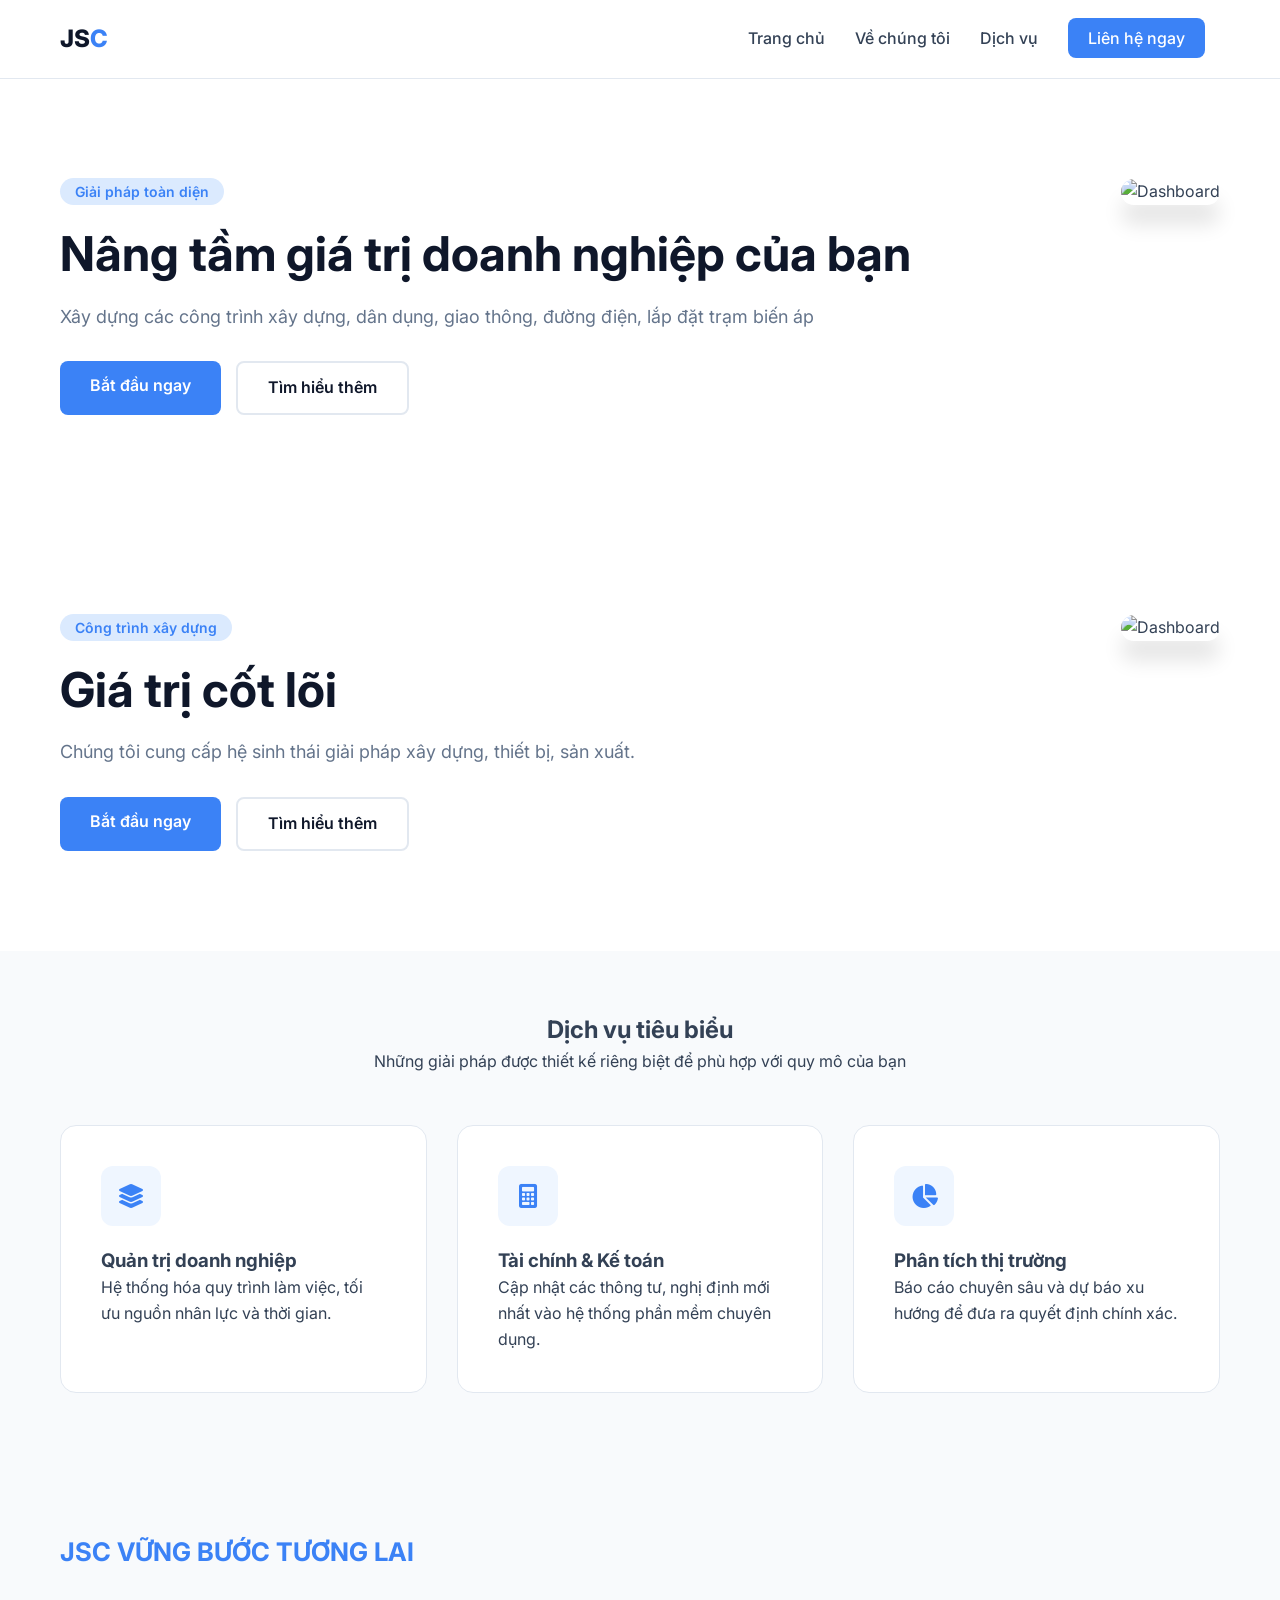
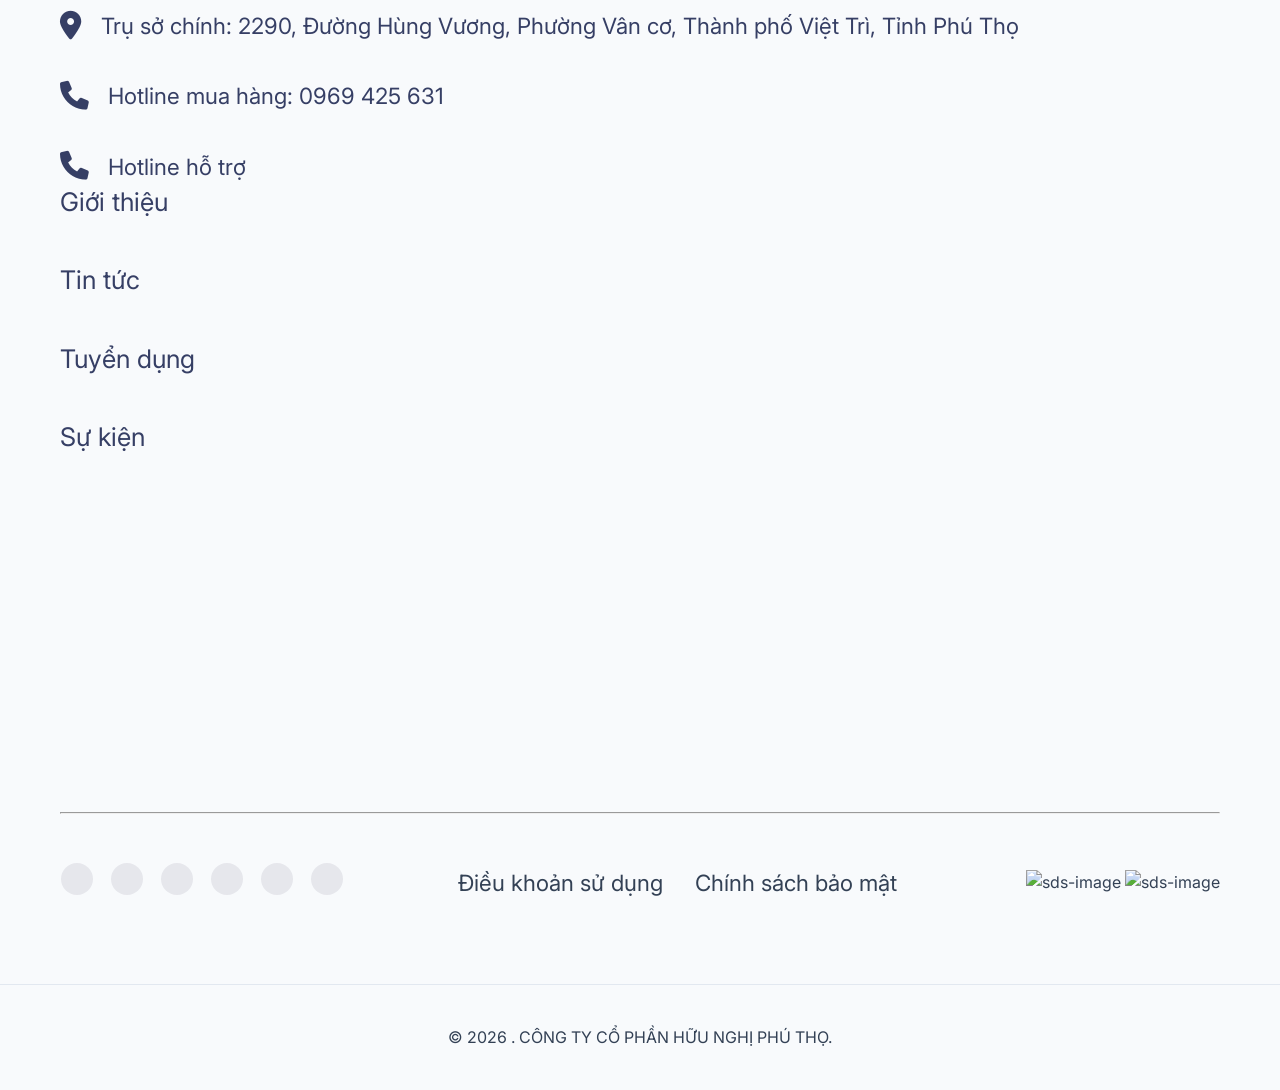
==== index.html @ d18d6c8c "First commit" ====
<!DOCTYPE html>
<html lang="vi">
<head>
    <meta charset="UTF-8">
    <meta name="viewport" content="width=device-width, initial-scale=1.0">
    <title> Công ty CP Hữu Nghị JSC  | Website Giới Thiệu</title>
    <link rel="stylesheet" href="style.css">
    <link href="https://fonts.googleapis.com/css2?family=Inter:wght@300;400;600;700&display=swap" rel="stylesheet">
    <link rel="stylesheet" href="https://cdnjs.cloudflare.com/ajax/libs/font-awesome/6.0.0/css/all.min.css">
</head>
<body>

    <header class="header">
        <div class="container">
            <div class="logo">JS<span>C</span></div>
            <nav class="nav">
                <ul class="nav-menu">
                    <li><a href="#home">Trang chủ</a></li>
                    <li><a href="#about">Về chúng tôi</a></li>
                    <li><a href="#services">Dịch vụ</a></li>
                    <li><a href="#contact" class="btn-nav">Liên hệ ngay</a></li>
                </ul>
            </nav>
        </div>
    </header>

    <section id="home" class="hero-section">
        <div class="container hero-wrapper">
            <div class="hero-content">
                <span class="badge">Giải pháp toàn diện</span>
                <h1>Nâng tầm giá trị doanh nghiệp của bạn</h1>
                <p>Xây dựng các công trình xây dựng, dân dụng, giao thông, đường điện, lắp đặt trạm biến áp</p>
                <div class="hero-btns">
                    <a href="#services" class="btn btn-primary">Bắt đầu ngay</a>
                    <a href="#about" class="btn btn-outline">Tìm hiểu thêm</a>
                </div>
            </div>
            <div class="hero-image">
                <img src="https://images.pexels.com/photos/12354092/pexels-photo-12354092.jpeg" alt="Dashboard">
            </div>
        </div>
    </section>

    <section id="home" class="hero-sectionn">
        <div class="container hero-wrapper">
            <div class="hero-content">
                <span class="badge">Công trình xây dựng</span>
                <h1>Giá trị cốt lõi</h1>
                <p>Chúng tôi cung cấp hệ sinh thái giải pháp xây dựng, thiết bị, sản xuất.</p>
                <div class="hero-btns">
                    <a href="#services" class="btn btn-primary">Bắt đầu ngay</a>
                    <a href="#about" class="btn btn-outline">Tìm hiểu thêm</a>
                </div>
            </div>
            <div class="hero-imagee">
                <img src="https://images.pexels.com/photos/32258455/pexels-photo-32258455.jpeg" alt="Dashboard">
            </div>
        </div>
    </section>

    <section id="services" class="services-section">
        <div class="container">
            <div class="section-header">
                <h2>Dịch vụ tiêu biểu</h2>
                <p>Những giải pháp được thiết kế riêng biệt để phù hợp với quy mô của bạn</p>
            </div>
            <div class="services-grid">
                <div class="service-card">
                    <div class="icon-box"><i class="fas fa-layer-group"></i></div>
                    <h3>Quản trị doanh nghiệp</h3>
                    <p>Hệ thống hóa quy trình làm việc, tối ưu nguồn nhân lực và thời gian.</p>
                </div>
                <div class="service-card">
                    <div class="icon-box"><i class="fas fa-calculator"></i></div>
                    <h3>Tài chính & Kế toán</h3>
                    <p>Cập nhật các thông tư, nghị định mới nhất vào hệ thống phần mềm chuyên dụng.</p>
                </div>
                <div class="service-card">
                    <div class="icon-box"><i class="fas fa-chart-pie"></i></div>
                    <h3>Phân tích thị trường</h3>
                    <p>Báo cáo chuyên sâu và dự báo xu hướng để đưa ra quyết định chính xác.</p>
                </div>
            </div>
        </div>
    </section>

    <footer id="footer" class="section-gap">
  <div class="container">
    
    <div class="row gy-4 d-flex">
      <div class="col-lg-4 col-md-6 col-sm-12 col-12">
        <div class="footer-col-left">
          <div class="footer-slogan">
            JSC VỮNG BƯỚC TƯƠNG LAI
          </div>
          <ul class="footer-info">
            <li>
              <i class="fa-solid fa-location-dot"></i>
              Trụ sở chính: 2290, Đường Hùng Vương, Phường Vân cơ, Thành phố Việt Trì, Tỉnh Phú Thọ
            </li>

            <li>
              <i class="fa-solid fa-phone"></i>
              <a href="tel:0869425631"> Hotline mua hàng: 0969 425 631</a>
            </li>
            <li>
              <i class="fa-solid fa-phone"></i>
              <a href="tel:190033369"> Hotline hỗ trợ</a>
            </li>
          </ul>
        </div>
      </div>

      <div class="col-lg-1 hide-on-tablet"></div>
      <div class="col-lg-2 col-md-6 col-sm-6 col-6">
        <ul class="list-title-footer">
          <li class="header-nav"><a href="https://softdreams.vn/cong-ty">Giới thiệu</a></li>
          <li class="header-nav"><a href="https://softdreams.vn/tin-tuc">Tin tức</a></li>
          <li class="header-nav"><a href="https://softdreams.vn/tuyen-dung">Tuyển dụng</a>
          </li>
          <li class="header-nav"><a href="https://softdreams.vn/event">Sự kiện</a></li>
        </ul>
      </div>
      <div class="col-lg-1 hide-on-tablet"></div>
      <div class="col-lg-4 col-md-6 col-sm-12 col-12">
        <div class="footer-maps">
          <iframe src="https://maps.app.goo.gl/z9Pkopcjh5NHfiPv7" height="300" style="border: 0" allowfullscreen="" loading="lazy" referrerpolicy="no-referrer-when-downgrade"></iframe>
        </div>
      </div>
    </div>
    <hr class="footer-hr">
    <div class="footer-bottom">
      <ul class="list-sns">
        <li>
          <a target="_blank" href="https://www.facebook.com/softdreams.vn"><img srcset="
                    https://easybooks.vn/wp-content/uploads/2025/02/Frame-427327535.png 2x
                  "></a>
        </li>
        <li>
          <a target="_blank" href="https://www.youtube.com/@softdreams-nangtamquantrid5086"><img srcset="
                    https://easybooks.vn/wp-content/uploads/2025/02/Frame-427327536.png 2x
                  "></a>
        </li>

        <li>
          <a target="_blank" href="https://x.com/easybooksvn"><img srcset="
                    https://easybooks.vn/wp-content/uploads/2025/02/Frame-427327537.png 2x
                  "></a>
        </li>
        <li>
          <a href=""><img srcset="
                    https://easybooks.vn/wp-content/uploads/2025/02/Frame-427327538.png 2x
                  "></a>
        </li>
        <li>
          <a target="_blank" href="https://zalo.me/2956788889146653946"><img srcset="
                    https://easybooks.vn/wp-content/uploads/2025/02/Frame-427327539.png 2x
                  "></a>
        </li>
        <li>
          <a href=""><img srcset="
                    https://easybooks.vn/wp-content/uploads/2025/02/Frame-427327540.png 2x
                  "></a>
        </li>
      </ul>
      <ul class="list-policy">
        <li><a href="https://softdreams.vn/dieu-khoan-su-dung">Điều khoản sử dụng</a></li>
        <div class="seperate"></div>
        <li><a href="https://softdreams.vn/chinh-sach-bao-mat">Chính sách bảo mật</a></li>
        <div class="seperate"></div>
      </ul>
      <!-- <a href=""><img srcset="https://easybooks.vn/wp-content/uploads/2025/02/thongbao-bct.png 2x" alt="sds-image"></a> -->
      <div class="download">
        <a href=""><img srcset="
                  https://easybooks.vn/wp-content/uploads/2025/02/apk.png 3x
                " alt="sds-image"></a>
        <a href=""><img srcset="
                  https://easybooks.vn/wp-content/uploads/2025/02/ios.png 3x
                " alt="sds-image"></a>
      </div>
    </div>
  </div>
</footer>
    <footer class="footer">
        <div class="container">
            <p>&copy; 2026 . CÔNG TY CỔ PHẦN HỮU NGHỊ PHÚ THỌ.</p>
        </div>
    </footer>

    <script src="script.js"></script>
</body>
</html>
---- style.css ----
:root {
    --primary-color: #3b82f6;
    --dark-bg: #0f172a;
    --text-main: #334155;
    --text-light: #64748b;
    --white: #ffffff;
}

* {
    margin: 0;
    padding: 0;
    box-sizing: border-box;
}

body {
    font-family: 'Inter', sans-serif;
    color: var(--text-main);
    line-height: 1.6;
    background-color: #f8fafc;
}

.container {
    max-width: 1200px;
    margin: 0 auto;
    padding: 0 20px;
}

/* Header */
.header {
    background: rgba(255, 255, 255, 0.95);
    padding: 20px 0;
    position: sticky;
    top: 0;
    z-index: 1000;
    border-bottom: 1px solid #e2e8f0;
}

.header .container {
    display: flex;
    justify-content: space-between;
    align-items: center;
}

.logo {
    font-size: 24px;
    font-weight: 800;
    color: var(--dark-bg);
}

.logo span { color: var(--primary-color); }

.nav-menu {
    display: flex;
    list-style: none;
    align-items: center;
}

.nav-menu li a {
    text-decoration: none;
    color: var(--text-main);
    margin: 0 15px;
    font-weight: 500;
    transition: 0.3s;
}

.btn-nav {
    background: var(--primary-color);
    color: #fff !important;
    padding: 10px 20px;
    border-radius: 8px;
}

/* Hero Section */
.hero-section {
    padding: 100px 0;
    background: white;
}
.hero-sectionn {
    padding: 100px 0;
    background: white;
}
.hero-wrapper {
    display: flex;
    align-items: left;
    gap: 50px;
}

.hero-content { flex: 1; }

.badge {
    background: #dbeafe;
    color: var(--primary-color);
    padding: 5px 15px;
    border-radius: 20px;
    font-size: 14px;
    font-weight: 600;
}

.hero-content h1 {
    font-size: 48px;
    line-height: 1.2;
    margin: 20px 0;
    color: var(--dark-bg);
}

.hero-content p {
    font-size: 18px;
    color: var(--text-light);
    margin-bottom: 30px;
}

.hero-btns { display: flex; gap: 15px; }

.btn {
    padding: 12px 30px;
    border-radius: 8px;
    text-decoration: none;
    font-weight: 600;
    transition: 0.3s;
}

.btn-primary { background: var(--primary-color); color: white; }
.btn-outline { border: 2px solid #e2e8f0; color: var(--dark-bg); }

.hero-image img {
    width: 100%;
    border-radius: 20px;
    box-shadow: 0 20px 20px rgba(0,0,0,0.1);
}
.hero-imagee img {
    width: 100%;
    border-radius: 20px;
    box-shadow: 0 20px 20px rgba(0,0,0,0.1);
}

/* Services */
.services-section { padding: 60px 0; }

.section-header {
    text-align: center;
    margin-bottom: 50px;
}

.services-grid {
    display: grid;
    grid-template-columns: repeat(auto-fit, minmax(300px, 1fr));
    gap: 30px;
}

.service-card {
    background: white;
    padding: 40px;
    border-radius: 16px;
    border: 1px solid #e2e8f0;
    transition: 0.3s;
}

.service-card:hover {
    transform: translateY(-10px);
    box-shadow: 0 10px 30px rgba(0,0,0,0.05);
}

.icon-box {
    width: 60px;
    height: 60px;
    background: #eff6ff;
    color: var(--primary-color);
    display: flex;
    align-items: center;
    justify-content: center;
    border-radius: 12px;
    font-size: 24px;
    margin-bottom: 20px;
}

.footer {
    text-align: center;
    padding: 40px 0;
    border-top: 1px solid #e2e8f0;
}

@media (max-width: 768px) {
    .hero-wrapper { flex-direction: column; text-align: center; }
    .hero-btns { justify-content: center; }
}

@media (max-width: 920px) {
  nav .navbar {
    max-width: 100%;
    padding: 0 25px;
  }
  nav .navbar .logo a {
    font-size: 27px;
  }
  nav .navbar .links li {
    padding: 0 10px;
    white-space: nowrap;
  }
  nav .navbar .links li a {
    font-size: 15px;
  }
}
@media (max-width: 800px) {
  nav {
    /* position: relative; */
  }
  .navbar .bx-menu {
    display: block;
  }
  nav .navbar .nav-links {
    position: fixed;
    top: 0;
    left: -100%;
    display: block;
    max-width: 270px;
    width: 100%;
    background: #d2cac7;
    line-height: 40px;
    padding: 20px;
    box-shadow: 0 5px 10px rgba(0, 0, 0, 0.2);
    transition: all 0.5s ease;
    z-index: 1000;
  }
  .navbar .nav-links .sidebar-logo {
    display: flex;
    align-items: center;
    justify-content: space-between;
  }
  .sidebar-logo .logo-name {
    font-size: 25px;
    color: #fff;
  }
  .sidebar-logo i,
  .navbar .bx-menu {
    font-size: 25px;
    color: #fff;
  }
  nav .navbar .links {
    display: block;
    margin-top: 20px;
  }
  nav .navbar .links li .arrow {
    line-height: 40px;
  }
  nav .navbar .links li {
    display: block;
  }
  nav .navbar .links li .sub-menu {
    position: relative;
    top: 0;
    box-shadow: none;
    display: none;
  }
  nav .navbar .links li .sub-menu li {
    border-bottom: none;
  }
  .navbar .links li .sub-menu .more-sub-menu {
    display: none;
    position: relative;
    left: 0;
  }
  .navbar .links li .sub-menu .more-sub-menu li {
    display: flex;
    align-items: center;
    justify-content: space-between;
  }
  .links li:hover .htmlcss-arrow,
  .links li:hover .js-arrow {
    transform: rotate(0deg);
  }
  .navbar .links li .sub-menu .more-sub-menu {
    display: none;
  }
  .navbar .links li .sub-menu .more span {
    /* background: red; */
    display: flex;
    align-items: center;
    /* justify-content: space-between; */
  }
  .links li .sub-menu .more:hover .more-sub-menu {
    display: none;
  }
  nav .navbar .links li:hover .htmlCss-sub-menu,
  nav .navbar .links li:hover .js-sub-menu {
    display: none;
  }
  .navbar .nav-links.show1 .links .htmlCss-sub-menu,
  .navbar .nav-links.show3 .links .js-sub-menu,
  .navbar .nav-links.show2 .links .more .more-sub-menu {
    display: block;
  }
  .navbar .nav-links.show1 .links .htmlcss-arrow,
  .navbar .nav-links.show3 .links .js-arrow {
    transform: rotate(180deg);
  }
  .navbar .nav-links.show2 .links .more-arrow {
    transform: rotate(90deg);
  }
}
@media (max-width: 370px) {
  nav .navbar .nav-links {
    max-width: 100%;
  }
}
.normal-text18 {
  color: #fff;
  font-size: 1.8rem;
  font-style: normal;
  font-weight: 400;
  line-height: 150%; /* 2.7rem */
}
.normal-text18 span {
  font-weight: 700;
}

.normal-text16 {
  color: var(--Text-400, #333);
  font-size: 1.6rem;
  font-style: normal;
  font-weight: 400;
  line-height: 150%; /* 2.4rem */
}
.normal-text16 span {
  font-weight: 700;
}

.sds-title {
  color: #000;
  font-size: 3.6rem;
  font-style: normal;
  font-weight: 700;
  line-height: 150%; /* 5.4rem */
  margin-bottom: 4rem;
}

.center-row {
  display: flex;
  align-items: center;
  justify-content: center;
}

hr {
  opacity: 1;
}

ul li {
  list-style: none;
}

a {
  color: inherit;
}

ul {
  padding: 0;
  margin: 0;
}

#sec1 {
  position: relative;
}
#sec1 .slogan {
  color: #fff;
  font-size: 4rem;
  font-style: normal;
  font-weight: 700;
  line-height: 125%;
}
#sec1 .slogan hr {
  height: 2px;
  width: 82%;
}
#sec1 .header-info-row {
  margin-top: 8rem;
}
#sec1 .header-info-box {
  padding: 2.4rem;
  background: #fff;
  border-radius: 12px;
  display: flex;
  flex-direction: column;
  align-items: center;
  height: 100%;
}
#sec1 .header-info-box .number {
  margin: 1rem 0;
}
#sec1 .slogan-absolute {
  position: absolute;
  left: 50%;
  transform: translateX(-50%);
  bottom: -30%;
}
#sec1 .slogan-div {
  background: #f50 url("../../assets/img/slogan-div-background.png") no-repeat
    center center/cover;
  padding: 7rem 5rem;
}

#sec1_1 {
  background: #f0f1f4;
  padding-top: 16%;
}
#sec1_1 .header-info-row {
}
#sec1_1 .header-info-box {
  padding: 2.4rem;
  background: #fff;
  border-radius: 12px;
  display: flex;
  flex-direction: column;
  align-items: center;
  height: 100%;
}
#sec1_1 .header-info-box .number {
  margin: 1rem 0;
}

#sec2 .sds-title {
  /* margin-top: 20%; */
}
#sec2 .product-box {
  padding: 1.6rem;
  background: var(--BG, #f0f1f4);
  display: flex;
  align-items: center;
  gap: 1rem;
  height: 100%;
  border: 1px solid transparent;
  transition: all 0.3s ease;
}
#sec2 .product-box:hover {
  border: 1px solid #d2cac7;
  cursor: pointer;
  background: #ffefe6;
}
#sec2 .product-box .product-info {
  display: flex;
  flex-direction: column;
  gap: 0.2rem;
}
#sec2 .product-box .product-info .normal-text18 {
  color: #000;
}

#sec3 {
  background: #f50 url("../../assets/img/sec3-bg.png") no-repeat center
    center/cover;
  padding-bottom: 0;
}
#sec3 .sec3-left i {
  margin-bottom: 2rem;
  font-size: 4rem;
  color: #8a8a8a;
}
#sec3 .sec3-left .normal-text16.author {
  font-size: 2.4rem;
  margin-top: 3rem;
}
#sec3 .sec3-left hr {
  background: var(--Pri-500, #f50);
  height: 5px;
  width: 40%;
}

#sec4 .fancy-box {
  display: flex;
  flex-wrap: wrap;
  gap: 20px;
  justify-content: center;
}
#sec4 .fancy-box a {
  display: block;
  max-width: 100%;
  overflow: hidden;
}
#sec4 .fancy-box a:hover img {
  transform: scale(1.1);
  -webkit-transform: scale(1.1);
  -moz-transform: scale(1.1);
  -ms-transform: scale(1.1);
  -o-transform: scale(1.1);
}
#sec4 .fancy-box img {
  height: auto;
  max-width: 100%;
  display: block;
  border-radius: 8px;
  box-shadow: 0 4px 10px rgba(0, 0, 0, 0.1);
  transition: all 0.5s ease;
  -webkit-transition: all 0.5s ease;
  -moz-transition: all 0.5s ease;
  -ms-transition: all 0.5s ease;
  -o-transition: all 0.5s ease;
}

#sec5 {
  background: #f0f1f4;
}
#sec5 .scroller[data-animated="true"] {
  overflow: hidden;
}
#sec5 .scroller__inner {
  padding-block: 1rem;
  display: flex;
  flex-wrap: wrap;
  gap: 1rem;
}
#sec5 .scroller[data-animated="true"] .scroller__inner {
  width: max-content;
  flex-wrap: nowrap;
  animation: scroll var(--_animation-duration, 40s)
    var(--_animation-direction, forwards) linear infinite;
}
#sec5 .scroller[data-direction="right"] {
  --_animation-direction: reverse;
}
#sec5 .scroller[data-direction="left"] {
  --_animation-direction: forwards;
}
#sec5 .scroller[data-speed="fast"] {
  --_animation-duration: 16s;
}
#sec5 .scroller[data-speed="slow"] {
  --_animation-duration: 60s;
}
@keyframes scroll {
  to {
    transform: translate(calc(-50% - 0.5rem));
  }
}
#sec5 .tag-list {
  margin: 0;
  padding-inline: 0;
  list-style: none;
}
#sec5 .tag-list li {
  padding: 1rem;
  background: var(--clr-primary-400);
  border-radius: 0.5rem;
  box-shadow: 0 0.5rem 1rem -0.25rem var(--clr-primary-900);
}
#sec6 {
  background: url(https://softdreams.vn/wp-content/uploads/2025/04/sec6-bg.png);
  background-repeat: no-repeat;
  background-size: cover;
}
#sec6 .datetime {
  display: flex;
  align-items: center;
  gap: 0.6rem;
  margin-top: 1rem;
}
#sec6 .featured-news .normal-text18 {
  color: #000;
}
#sec6 .featured-news .news-thumb {
  overflow: hidden;
}
#sec6 .featured-news .news-thumb img {
  transition: all 0.5s ease;
  -webkit-transition: all 0.5s ease;
  -moz-transition: all 0.5s ease;
  -ms-transition: all 0.5s ease;
  -o-transition: all 0.5s ease;
}
#sec6 .featured-news .news-thumb img:hover {
  transform: scale(1.1);
  -webkit-transform: scale(1.1);
  -moz-transform: scale(1.1);
  -ms-transform: scale(1.1);
  -o-transform: scale(1.1);
}
#sec6 .featured-news .news-title {
  color: var(--Text-900, #000);
  font-size: 2.4rem;
  font-style: normal;
  font-weight: 700;
  line-height: 150%; /* 3.6rem */
  margin: 1rem 0;
  overflow: hidden;
  text-overflow: ellipsis;
  display: -webkit-box;
  -webkit-line-clamp: 2;
  -webkit-box-orient: vertical;
}
#sec6 .featured-news .news-title:hover {
  opacity: 0.8;
}
#sec6 .sec6-right .list-news {
  display: flex;
  justify-content: center;
  gap: 1rem;
}
#sec6 .sec6-right .list-news .news-thumb {
}
#sec6 .sec6-right .list-news .news-thumb img {
  transition: all 0.5s ease;
  -webkit-transition: all 0.5s ease;
  -moz-transition: all 0.5s ease;
  -ms-transition: all 0.5s ease;
  -o-transition: all 0.5s ease;
  height: 150px;
  object-fit: contain;
}
#sec6 .sec6-right .list-news .news-thumb img:hover {
  transform: scale(1.1);
  -webkit-transform: scale(1.1);
  -moz-transform: scale(1.1);
  -ms-transform: scale(1.1);
  -o-transform: scale(1.1);
}
#sec6 .sec6-right .list-news .list-news-info {
  display: flex;
  flex-direction: column;
  gap: 1rem;
  justify-content: space-between;
}

#sec7 {
  background: url(../../assets/img/sec7-bg.png);
  background-repeat: no-repeat;
  background-size: cover;
}
#sec7 .sec7-box {
  padding: 2rem 3rem;
  border-radius: 6px;
  background: rgba(255, 255, 255, 0.1);
  display: flex;
  align-items: center;
  flex-direction: column;
  gap: 1.2rem;
  height: 100%;
  text-align: center;
  border: 1px solid transparent;
}
#sec7 .sec7-box:hover {
  border: 1px solid #ccc;
}
#sec7 .sec7-box .normal-text16 {
  color: #fff;
}

#footer {
  background: url(../../assets/img/footer-bg.png);
  background-repeat: no-repeat;
  background-size: cover;
}
#footer .logoes-footer {
  display: flex;
  align-items: center;
  gap: 2rem;
  margin-bottom: 3rem;
}
#footer .footer-col-left {
  display: inline-flex;
  flex-direction: column;
  gap: 2.4rem;
  align-items: flex-start;
}
#footer .footer-col-left .footer-slogan {
  color: #3b82f6;
  font-size: 1.6rem;
  font-style: normal;
  font-weight: 700;
  line-height: 2.4rem; /* 150% */
}
#footer .footer-col-left .footer-info {
  display: flex;
  flex-direction: column;
  gap: 2.4rem;
}
#footer .footer-col-left .footer-info li {
  display: flex;
  gap: 1.2rem;
  align-items: center;
  color: var(--Gray-700, #363f65);
  font-size: 1.4rem;
  font-style: normal;
  font-weight: 400;
  line-height: 2rem;
}
#footer .footer-col-left .footer-info li i {
  font-size: 1.8rem;
}
#footer .footer-col-heading {
  color: var(--Gray-800, #040f3e);
  font-size: 1.6rem;
  font-style: normal;
  font-weight: 700;
  line-height: 2.4rem;
  margin-bottom: 2rem;
}
#footer .list-title-footer {
  display: flex;
  flex-direction: column;
  gap: 2.5rem;
}
#footer .list-title-footer li {
  font-size: 1.6rem;
  font-style: normal;
  font-weight: 400;
  line-height: 150%; /* 2.4rem */
}
#footer .list-title-footer li a {
  color: var(--Gray-700, #363f65);
}
#footer .list-title-footer li:hover,
#footer .list-title-footer li a:hover {
  color: #575e7e;
}
#footer .footer-credit {
  display: flex;
  justify-content: space-between;
  margin-top: 4rem;
}
#footer hr.footer-hr {
  margin: 3rem 0;
  background: var(--Gray-300, #e6e7ec);
  height: 1px;
  opacity: 1;
}
#footer .footer-bottom {
  display: flex;
  justify-content: space-between;
  flex-wrap: wrap;
  align-items: center;
  gap: 2rem;
}
#footer .footer-bottom .list-sns {
  display: flex;
  align-items: center;
  gap: 1rem;
}
#footer .footer-bottom .list-sns li {
  border-radius: 50%;
  border: 1px solid transparent;
  -webkit-border-radius: 50%;
  -moz-border-radius: 50%;
  -ms-border-radius: 50%;
  -o-border-radius: 50%;
  transition: all 0.3s ease;
}
#footer .footer-bottom .list-sns li:hover {
  transform: scale(1.1);
  border: 1px solid #ef5627;
  -webkit-transform: scale(1.1);
  -moz-transform: scale(1.1);
  -ms-transform: scale(1.1);
  -o-transform: scale(1.1);
}
#footer .footer-bottom .list-sns li a img {
  padding: 1rem;
  border-radius: 34px;
  background: var(--Gray-300, #e6e7ec);
}
#footer .footer-maps iframe {
  width: 100%;
}
#footer .list-policy {
  display: flex;
  align-items: center;
  gap: 1rem;
}
#footer .list-policy li a {
  font-size: 1.4rem;
}
@media screen and (max-width: 1921px) {
	#sec1 .slogan-absolute {
		bottom: -40%;
	}
}
@media screen and (max-width: 1600px) {
  .section-gap {
    padding: 5rem 0;
  }
  #sec1 .header-info-row {
    margin-top: 4rem;
  }
  #sec1 .slogan-absolute {
    bottom: -36%;
  }
  #sec1_1 {
    padding-top: 19%;
  }
}
@media screen and (max-width: 1400px) {
  #sec1 .header-info-row {
    margin-top: 2rem;
  }
  #sec1 .header-info-box {
    padding: 2rem 0.4rem;
  }
  #sec1 .slogan-absolute {
    position: relative;
    transform: none;
    -webkit-transform: none;
    -moz-transform: none;
    -ms-transform: none;
    -o-transform: none;
    left: 0;
    padding-top: 2rem;
    padding-bottom: 5rem;
  }
  #sec1 .slogan-div {
    padding: 5rem;
  }
  #sec2 .sds-title {
    margin-top: 16%;
  }
  #sec1 .slogan {
    font-size: 3rem;
  }
  #sec4 .fancy-box {
    flex-wrap: nowrap;
  }
  #sec1_1 {
    padding-top: 5rem;
  }
  #sec2 .sds-title {
    margin-top: auto;
  }
}
@media screen and (max-width: 1200px) {
  .sds-title {
    font-size: 2.6rem;
    margin-bottom: 2.4rem;
  }
  #sec1 .slogan-div {
    padding: 3rem;
  }
  #sec2 .sds-title {
    margin-top: 18%;
  }
}
@media screen and (max-width: 991px) {
  #sec1 .slogan-div {
    bottom: -63%;
  }
  #sec1 .header-info-row {
    margin-top: 0;
  }
  .section-gap {
    padding: 3rem 0;
  }
  #sec2 .sds-title {
    margin-top: 30%;
  }
  .hide-on-tablet {
    display: none;
  }
  .anhanhluat {
    width: 40%;
  }
}
@media screen and (max-width: 769px) {
  #sec1 .slogan {
    font-size: 2.4rem;
  }
  #sec2 .sds-title {
    margin-top: 0;
  }
  #sec1 .slogan {
    font-size: 2.4rem;
  }
  #sec1 .slogan-div {
    position: relative;
    margin-top: 2rem;
    padding: 2rem;
  }
  #sec1 {
  }
  a.normal-text18.mt-5.d-flex.align-items-center.gap-3 {
    margin-top: 2rem !important;
  }
}
@media screen and (max-width: 500px) {
  #sec1 .header-info-box .number {
    font-size: 2rem;
  }
  #sec2 .product-box {
    flex-wrap: wrap;
  }
  #sec4 .fancy-box {
    flex-wrap: wrap;
  }
}

/* End new style trang chá»§ */

/* sds banner */
#sds_banner_tuyendung {
  display: flex;
  align-items: center;
  justify-content: center;
}
/* Responsive */
@media (max-width: 480px) {
  .pride-lefttree,
  .pride-righttree {
    display: none;
  }
  .job-name {
    font-size: 16px !important;
  }
  #jobs_list {
    padding: 3rem 0 3rem 0 !important;
  }
  #why_softdreams {
    padding: 3rem 0 !important;
  }
  #biggest-row .job-detail-description-title {
    font-size: 16px;
  }
  .general-information ul {
    display: flex;
    flex-direction: column;
    gap: 1rem;
  }
  .general-information ul li {
    margin-bottom: 0 !important;
  }
  .general-information ul li div {
    font-size: 14px !important;
  }
  #biggest-row .general-information {
    padding: 1rem 2rem;
    margin: 2rem 0 !important;
  }
  #biggest-row .job-detail-info .job-detail-name {
    font-size: 18px;
  }
  #biggest-row .job-detail-info .job-detail-info-element div {
    font-size: 14px;
  }
  #biggest-row .job-detail-info .job-detail-info-element div span {
    font-size: 14px;
  }
  .job-recommendation {
    background: none !important;
  }
  .breadcrumbs {
    margin-bottom: 0 !important;
  }
  #modalContent .job-detail-description-title {
    font-size: 20px;
  }
  .detail-post-content img {
    object-fit: contain;
    height: auto;
  }
}
@media (max-width: 768px) {
  #jobs_list .job-info .job-description {
    flex-direction: column;
    align-items: flex-start;
    gap: 1rem;
  }
}
@media (max-width: 1200px) {
  .number-row {
    padding: 0 !important;
  }
  .behavior-rule-banner {
    padding: 0 !important;
  }

  .connection-text {
    font-size: 2.5rem !important;
  }
  .connection-btn {
    padding: 1rem 1rem !important;
  }
  .connection-part {
    height: 34rem;
  }
  #jobs_list {
    padding: 5rem 0 8rem 0 !important;
  }
}
@media (min-width: 1200px) and (max-width: 1400px) {
  .connection-part {
    height: 41rem;
  }
  .behavior-rule-banner {
    padding: 0 7rem !important;
  }
}

/* Company Page*/
/* ÄĂ´i nĂ©t vá» Softdreams */
#sds_somethingAbout {
  padding: 5rem 0;
}

.sds_row-text {
  color: var(--gray-1, #151f2f);
  font-size: 1.6rem;
  font-style: normal;
  font-weight: 500;
  line-height: 184%;
}
.sds_row-text span {
  color: var(--gray-1, #151f2f);
  font-size: 1.6rem;
  font-style: normal;
  font-weight: 700;
  line-height: 184%; /* 29.44px */
}
/* Road to dreams */
#sds_roadToDream {
  padding: 5rem 0;
}
.roadToDream-img {
  display: flex;
  justify-content: center;
  margin-top: 4rem;
}
.roadToDream-img img {
  max-width: 50%;
}

/* Core values */
#sds_coreValues {
  padding: 5rem 0;
}
.center-col {
  display: flex;
  justify-content: center;
  align-items: center;
}
#sdsc_something_about_sds {
  padding: 5rem 0;
}

.mt-3r {
  margin-top: 3rem;
}

.company-content-text {
  color: var(--gray-1, #263856);
  font-size: 1.6rem;
  font-style: normal;
  font-weight: 500;
  line-height: 184%;
  text-align: justify;
}

.company-content-text span {
  font-weight: 700;
}

#sdsc_video {
  padding: 5rem 0;
  position: relative;
}

.company-video img:hover {
  opacity: 0.9;
  cursor: pointer;
}

/* Video */
#fade {
  display: none;
  position: fixed;
  top: 0%;
  left: 0%;
  width: 100%;
  height: 100%;
  background-color: black;
  z-index: 1001;
  -moz-opacity: 0.8;
  opacity: 0.8;
  filter: alpha(opacity=80);
}

#light {
  display: none;
  position: absolute;
  top: 50%;
  left: 50%;
  transform: translate(-50%, -50%);
  max-width: 1920px;
  max-height: 1080px;
  border: 2px solid #fff;
  background: #fff;
  z-index: 1002;
  overflow: visible;
}

#boxclose {
  float: right;
  cursor: pointer;
  color: #fff;
  border: 1px solid #aeaeae;
  border-radius: 3px;
  background: #222222;
  font-size: 31px;
  font-weight: bold;
  display: inline-block;
  line-height: 0px;
  padding: 11px 3px;
  position: absolute;
  right: 2px;
  top: 2px;
  z-index: 1002;
  opacity: 0.9;
}

.boxclose:before {
  content: "Ă—";
}

#fade:hover ~ #boxclose {
  display: none;
}

.test:hover ~ .test2 {
  display: none;
}

.video-text {
  position: absolute;
  color: #fff;
  font-size: 32px;
  font-style: normal;
  font-weight: 700;
  line-height: 150%;
  /* 48px */
}

.video-text span {
  color: #fff;
  font-size: 36px;
  font-style: normal;
  font-weight: 800;
  line-height: 150%;
  /* 54px */
}

#VisaChipCardVideo {
  width: 100rem;
}

@media (min-width: 1400px) {
  .company-content-box {
    padding: 0 16rem;
  }
  .pride-box {
    /* padding: 0 16rem; */
  }

  .company-video {
    padding: 0 16rem;
  }
}

@media (max-width: 1050px) {
  #VisaChipCardVideo {
    width: 74rem;
  }
}

@media (max-width: 800px) {
  #VisaChipCardVideo {
    width: 54rem;
  }
}

@media (max-width: 590px) {
  #VisaChipCardVideo {
    width: 40rem;
  }
}

@media (max-width: 420px) {
  #VisaChipCardVideo {
    width: 30rem;
  }
}

#sdsc_road {
  padding: 5rem 0;
}

.sdsc-road-img {
  display: flex;
  justify-content: center;
  align-items: center;
}

.sdsc-road-img img {
  max-width: 100%;
}

#sdsc_behavior_rules {
  padding: 5rem 0;
}
.behavior-rule-banner {
  padding: 0 16rem;
  margin-bottom: 8rem;
  position: relative;
}

.behavior-rule-banner img {
  max-width: 100%;
  border-top-left-radius: 2rem;
  border-bottom-left-radius: 2rem;
}

.behavior-rule-btn {
  position: absolute;
  left: 26%;
  top: 59%;
  display: inline-flex;
  padding: 1.5rem 3rem;
  justify-content: center;
  align-items: center;
  gap: 8px;
  border-radius: 25px;
  background: var(--primary-2, #ea5626);
  color: #fff;
  text-align: center;
  font-size: 1.6rem;
  font-style: normal;
  font-weight: 700;
  line-height: 131.5%;
  /* 21.04px */
}

#sdsc_core_value {
  padding: 5rem 0;
}
.sds-title-mission-vision {
  color: var(--primary-2, #ea5626);
  margin-bottom: 1.6rem;
  font-size: 3rem;
  font-style: normal;
  font-weight: 700;
  line-height: 150%;
  /* 45px */
}

.core-value-title {
  color: var(--primary-2, #ea5626);
  font-size: 2.4rem;
  font-style: normal;
  font-weight: 700;
  line-height: 150%;
  /* 36px */
  margin-bottom: 1.6rem;
}

.core-value-content {
  color: var(--gray-2, #263856);
  text-align: center;
  font-size: 16px;
  font-style: normal;
  font-weight: 500;
  line-height: 150%;
  /* 24px */
  width: 25rem;
}
.core-value-padding-row {
  padding: 0 20rem;
}

@media (max-width: 1400px) {
  .core-value-padding-row {
    padding: 0 12rem;
  }
  .pridebox {
    height: 37rem;
  }
  .pride_des {
    font-size: 1.6rem;
  }
}
@media (max-width: 1200px) {
  .core-value-padding-row {
    padding: 0;
  }
  .pridebox {
    height: 35rem;
  }
  .pride_des {
    font-size: 1.4rem;
  }
}

@media (max-width: 1000px) {
  .core-value-content-des {
    font-size: 1rem;
  }
}

/* Softdreams store */
#sds_store_page {
  background: #e9ebee;
}
#storeSlide {
  background-color: #e9ebee;
  padding: 0 10rem;
  min-height: 70rem;
}
.store-box {
  display: inline-flex;
  padding: 0.8rem 0.8rem 1.8rem 0.8rem;
  flex-direction: column;
  gap: 17px;
  border-radius: 8px;
  background: #fff;
  margin-top: 2rem;
  height: 20rem;
}
.store-img img {
  max-width: 100%;
}
.store {
  display: flex;
  gap: 2rem;
}
.store-logo img {
  max-width: 100%;
}
.store-info {
}
.store-name {
  color: #243858;
  font-size: 16px;
  font-style: normal;
  font-weight: 800;
  line-height: normal;
}
.store-des {
  color: #6c7a8f;
  font-size: 14px;
  font-style: normal;
  font-weight: 500;
  line-height: normal;
}
.store-btn {
  display: flex;
  gap: 2rem;
  justify-content: center;
}
.store-seemore {
  display: flex;
  padding: 8px 25px;
  justify-content: center;
  align-items: center;
  gap: 10px;
  border-radius: 4px;
  border: 1px solid var(--primary-2, #ea5626);
  background: #fff;
  box-shadow: 5px 4px 4px 0px rgba(234, 86, 38, 0.2);
  color: var(--primary-2, #ea5626);
  font-size: 12px;
  font-style: normal;
  font-weight: 700;
  line-height: 150%; /* 18px */
}
.store-seemore:hover,
.store-trynow:hover {
  opacity: 0.8;
}
.store-trynow {
  display: flex;
  padding: 8px 12px;
  justify-content: center;
  align-items: center;
  gap: 10px;
  border-radius: 4px;
  background: #ea5626;
  box-shadow: 3px 4px 4px 0px rgba(233, 86, 38, 0.2);
  color: #fff;
  font-size: 12px;
  font-style: normal;
  font-weight: 700;
  line-height: 150%; /* 18px */
}
.storeSliderBannerCss {
  background: #e9ebee !important;
}
#storeBanner {
  background: #e9ebee !important;
  padding: 3rem 0;
}
@media (max-width: 1250px) {
  #storeSlide {
    padding: 0 5rem !important;
  }
}

.list-type {
  color: var(--gray-4, #9ba3b1);
  font-size: 16px;
  font-style: normal;
  font-weight: 600;
  line-height: normal;
  border: none;
  background: transparent;
}
.list-type-active {
  color: var(--gray-2, #263856);
  font-weight: 700;
}
.list-type-box {
  display: flex;
  gap: 3rem;
  padding-left: 2%;
}

.icon-recent {
  border: none;
  background: transparent;
}

/* Tin tá»©c */
#showall_posts {
  padding: 6rem 0;
}

.feature-event {
  position: absolute;
  bottom: 5%;
  padding-left: 4rem;
  padding-right: 4rem;
  z-index: 1;
}

.feature-event-title {
  color: #fff;
  font-size: 3rem;
  font-style: normal;
  font-weight: 800;
  line-height: 150%;
  /* 54px */
}

.event-news-row {
  display: flex;
  gap: 2.4rem;
  align-items: center;
}

.event-title {
  color: var(--secondary-1, #172d58);
  font-size: 1.8rem;
  font-style: normal;
  font-weight: 800;
  line-height: 150%;
  /* 27px */
}

.layer {
  position: absolute;
  left: 0;
  bottom: 0;
  opacity: 0.7;
}

.feature-event-info {
  display: flex;
  gap: 1rem;
}

.feature-author {
  color: var(--gray-5, #e9ebee);
  font-size: 14px;
  font-style: normal;
  font-weight: 500;
  line-height: 150%;
  /* 21px */
}

.feature-author span,
.feature-release-date {
  color: var(--gray-5, #e9ebee);
  font-size: 14px;
  font-style: normal;
  font-weight: 800;
  line-height: 150%;
  /* 21px */
}

.event-sub {
  display: flex;
  gap: 1rem;
}

.event-author {
  color: var(--secondary-1, #172d58);
  font-size: 14px;
  font-style: normal;
  font-weight: 500;
  line-height: 150%;
  /* 21px */
}

.event-author span {
  color: var(--secondary-1, #172d58);
  font-size: 14px;
  font-style: normal;
  font-weight: 800;
  line-height: 150%;
  /* 21px */
}

.event-release-date {
  color: var(--gray-4, #9ba3b1);
  font-size: 14px;
  font-style: normal;
  font-weight: 800;
  line-height: 150%;
  /* 21px */
}

.event-readmore {
  display: flex;
  padding: 6px 12px;
  justify-content: center;
  align-items: center;
  gap: 8px;
  border-radius: 8px;
  border: 1px solid var(--gray-4, #9ba3b1);
  background: #fff;
  color: var(--gray-3, #6e7a8e);
  font-size: 16px;
  font-style: normal;
  font-weight: 800;
  line-height: 150%;
  width: 15rem;
}

.event-news-info {
  display: flex;
  flex-direction: column;
  gap: 2rem;
}

.news-category-name {
  color: var(--primary-2, #ea5626);
  font-size: 30px;
  font-style: normal;
  font-weight: 800;
  line-height: 184%;
  /* 55.2px */
  margin-bottom: 4rem;
}

.showall-btn {
  display: inline-flex;
  padding: 8px 24px;
  justify-content: center;
  align-items: center;
  gap: 8px;
  border-radius: 8px;
  background: var(--primary-2, #ea5626);
  color: #fff;
  font-size: 18px;
  font-style: normal;
  font-weight: 700;
  line-height: 150%;
  /* 27px */
}

.showall-btn-part {
  display: flex;
  justify-content: center;
  margin-top: 7rem;
}

#event-part {
  padding: 5rem 0;
}

.specialized-title {
  color: var(--secondary-1, #172d58);
  font-size: 2rem;
  font-style: normal;
  font-weight: 800;
  line-height: 150%;
  /* 36px */
  overflow: hidden;
  text-overflow: ellipsis;
  display: -webkit-box;
  -webkit-line-clamp: 2;
  -webkit-box-orient: vertical;
}

.specialized-sub-title {
  color: var(--gray-3, #6e7a8e);
  font-size: 16px;
  font-style: normal;
  font-weight: 500;
  line-height: 150%;
  /* 24px */
  overflow: hidden;
  text-overflow: ellipsis;
  display: -webkit-box;
  -webkit-line-clamp: 2;
  -webkit-box-orient: vertical;
}

.specialized-element {
  display: flex;
  flex-direction: column;
  gap: 1rem;
  margin-bottom: 5rem;
  overflow: hidden;
}

.specialized-element:hover img {
  transform: scale(1.1);
}
.specialized-element img {
  transition: transform 0.5s ease;
}

#specialized-part {
  padding: 5rem 0;
}
.breadcrumbs span {
  color: var(--gray-3, #6e7a8e);
  font-size: 16px;
  font-style: normal;
  font-weight: 600;
  line-height: 150%;
  /* 24px */
}

.breadcrumbs {
  display: flex;
  align-items: center;
  margin-bottom: 5rem;
}

/* Tuyen dung */
.banner-content {
  position: absolute;
  left: 10%;
}

.banner-content-text {
  color: var(--secondary-2, #2951a0);
  /* Heading/36/Extra Bold */
  font-size: 3.6rem;
  font-style: normal;
  font-weight: 800;
  margin-bottom: 4rem;

  line-height: normal;
}

.banner-content-text span {
  color: var(--primary-2, #ea5626);
  font-size: 4.8rem;
  font-style: normal;
  font-weight: 800;
  line-height: normal;
  margin-top: 1.6rem;
}

.form-row {
  display: flex;
  align-items: center;
}

.icon {
  padding: 1rem;
  font-size: 1.4rem;
  z-index: 1;
}

.icon-maps {
  color: #6e7a8e;
}

#jobs_list {
  padding-top: 10rem;
  padding-bottom: 8rem;
}

.recruitment-title {
  color: var(--primary-2, #ea5626);
  text-align: center;

  /* Heading/30/Extra Bold */
  font-size: 30px;
  font-style: normal;
  font-weight: 800;
  line-height: normal;
}

.recruitment-title span {
  color: var(--secondary-2, #2951a0);

  /* Heading/30/Extra Bold */
  font-size: 30px;
  font-style: normal;
  font-weight: 800;
  line-height: normal;
}

.job-info {
  border-radius: 8px;
  border: 1px solid var(--secondary-5, #eaeef6);
  background: #fff;
  display: flex;
  padding: 16px 43px 16px 24px;
  justify-content: space-between;
  align-items: flex-start;
  flex-direction: column;
  gap: 20px;
}

.job-info:hover {
  border: 1px solid var(--primary-2, #ea5626);
  box-shadow: 0 8px 12px rgba(0, 0, 0, 0.1);
}
.job-info:hover .see-job-detail {
  color: #fff;
  background: var(--primary-2, #ea5626);
  cursor: pointer;
}

.job-info:hover .ungtuyen-icon {
  fill: #fff;
}

.job-info-text {
  display: flex;
  flex-direction: column;
  gap: 1rem;
}

.job-description {
  display: flex;
  gap: 2rem;
  align-items: center;
}
.job-description-detail {
  display: flex;
  gap: 2rem;
  align-items: center;
}
.job-salary {
  display: flex;
  align-items: center;
  gap: 0.6rem;
}
.job-description-detail div {
  display: flex;
  gap: 0.6rem;
  align-items: center;
}

.job-name {
  color: var(--secondary-1, #172d58);

  font-size: 18px;
  font-style: normal;
  font-weight: 700;
  line-height: 150%;
}

.job-description div {
  color: var(--gray-3, #6e7a8e);
  text-align: center;
  font-size: 14px;
  font-style: normal;
  font-weight: 500;
  line-height: 150%;
}

.see-job-detail {
  display: flex;
  width: 153px;
  padding: 10px 20px;
  justify-content: center;
  align-items: center;
  gap: 10px;
  flex-shrink: 0;
  border-radius: 8px;
  border: 1px solid var(--primary-2, #ea5626);
  background: #fff;
  color: var(--primary-2, #ea5626);
  text-align: center;

  /* Text/16/Bold */
  font-size: 16px;
  font-style: normal;
  font-weight: 700;
  line-height: 150%;
  /* 24px */
  padding-left: 4rem;
}

.ungtuyen-icon {
  position: absolute;
  top: 24%;
  left: 7%;
}

.job-seemore {
  display: inline-flex;
  justify-content: center;
  align-items: center;
  gap: 8px;
  border-radius: 8px;
  background: var(--primary-2, #ea5626);
  color: #fff;
  font-size: 18px;
  font-style: normal;
  font-weight: 700;
  line-height: 150%;
  /* 27px */
  padding: 0.5rem 2rem;
  margin-top: 7rem;
}
#biggest-row .job-recommendation {
  display: flex;
  flex-direction: column;
  gap: 1rem;
}

#why_softdreams {
  background: var(--primary-5, #fdeee9);
  padding: 8rem 0;
}
a {
  text-decoration: none !important;
}
.recruitment-sub-title {
  color: var(--gray-1, #151f2f);
  text-align: center;

  /* Text/16/Medium */
  font-size: 16px;
  font-style: normal;
  font-weight: 500;
  line-height: 150%;
  /* 24px */
  margin-top: 1.6rem;
  margin-bottom: 5rem;
}

.why-box {
  height: 100%;
  flex-shrink: 0;
  border-radius: 16px;
  border: 1px solid var(--gray-5, #e9ebee);
  background: #fff;
  padding-top: 5rem;
  padding-left: 1.6rem;
  padding-right: 1.6rem;
}

.why-box-title {
  color: var(--secondary-1, #172d58);
  text-align: center;

  /* Heading/24/Bold */
  font-size: 24px;
  font-style: normal;
  font-weight: 700;
  line-height: normal;
  margin-top: 4rem;
  height: 4rem;
}

.why-box-explain {
  color: var(--gray-1, #151f2f);
  font-size: 18px;
  font-style: normal;
  font-weight: 500;
  line-height: 150%;
  display: flex;
  align-items: center;
}

.why-box-info {
  display: flex;
  align-items: center;
  gap: 1rem;
  margin-bottom: 1.6rem;
}

.mt4rem {
  margin-top: 4rem;
}

#recruitment_process {
  padding: 8rem 0;
}

.every-step {
  color: var(--primary-2, #ea5626);

  /* Text/20/Bold */
  font-size: 20px;
  font-style: normal;
  font-weight: 700;
  line-height: normal;
  text-align: center;
}

.step-describe {
  color: var(--gray-1, #151f2f);
  text-align: center;
  font-size: 16px;
  font-style: normal;
  font-weight: 500;
  line-height: 150%;
}

.process-box {
  display: flex;
  flex-direction: column;
  gap: 2.4rem;
  position: relative;
}

.arrow-right-blue {
  max-width: 100%;
  position: absolute;
  top: 7%;
  left: -12%;
}

.faq-item {
  cursor: pointer;
  transition: background-color 0.3s ease-in-out;
  display: flex;
  justify-content: space-between;
  align-items: center;
}

.faq-item:last-child {
  border-bottom: none;
}

.faq-question {
  color: var(--gray-500, #6b7280);
  /* Text/20/Bold */
  font-size: 20px;
  font-style: normal;
  font-weight: 700;
  line-height: normal;
}

.faq-answer {
  max-height: 0;
  overflow: hidden;
  transition: max-height 0.3s ease-in-out;
  color: var(--gray-500, #6b7280);
  /* Text/16/Medium */
  font-size: 16px;
  font-style: normal;
  font-weight: 500;
  line-height: 150%; /* 24px */
}

.icon-container i {
  font-size: 16px;
  cursor: pointer;
  transition: transform 0.3s ease-in-out;
}

.icon-container i.active {
  transform: rotate(90deg);
}

#recruitment_faq {
  padding: 8rem 0;
}

.faq-box {
  display: flex;
  padding: 1rem 3rem;
  flex-direction: column;
  align-self: stretch;
  border-radius: 16px;
  border: 1px solid var(--gray-5, #e9ebee);
  background: #fff;
  margin-bottom: 2rem;
}
.topic-gallery img {
  width: 100px;
  margin: 5px;
  cursor: pointer;
}

.modal-full {
  min-width: 90%;
  margin: 0;
}

.modal-full .modal-content {
  min-height: 90vh;
}
img {
}
.flexModal {
  display: flex !important;
  justify-content: center;
  align-items: center;
}

/* Tuyá»ƒn dá»¥ng Single */

.tuyendung-title {
  color: var(--Primary-2, #ea5626);
  font-size: 2.4rem;
  font-style: normal;
  font-weight: 800;
  line-height: normal;
}

.tuyendung-list-btn {
  display: flex;
  align-items: center;
  gap: 1rem;
  margin-top: 4rem;
}

.tuyendung-btn {
  border-radius: 8px;
  border: 1px solid var(--Primary-2, #ea5626);
  background: var(--Primary-2, #ea5626);
  color: #fff;
  text-align: center;
  font-size: 1.6rem;
  font-style: normal;
  font-weight: 700;
  line-height: 150%; /* 2.4rem */
  display: flex;
  align-items: center;
  justify-content: center;
  gap: 1rem;
}

.tuyendung-secondary-btn {
  padding: 1rem;
  border-radius: 8px;
  border: 1px solid var(--Primary-2, #ea5626);
  background: #fff;
  color: var(--Primary-2, #ea5626);
  font-size: 1.6rem;
  font-style: normal;
  font-weight: 700;
  line-height: 150%; /* 2.4rem */
  display: flex;
  align-items: center;
  gap: 1rem;
  justify-content: center;
}

.box {
  padding: 3.2rem;
  border-radius: 1.6rem;
  background: #fff;
  -webkit-border-radius: 1.6rem;
  -moz-border-radius: 1.6rem;
  -ms-border-radius: 1.6rem;
  -o-border-radius: 1.6rem;
  width: 100%;
}

#overlay {
  display: none;
  position: fixed;
  top: 0;
  left: 0;
  width: 100%;
  height: 100%;
  background-color: rgba(0, 0, 0, 0.5);
  z-index: 98;
}

#tuyendung-form {
  display: none;
  position: fixed;
  top: 50%;
  left: 50%;
  transform: translate(-50%, -50%);
  background-color: #fff;
  padding: 3.2rem;
  border-radius: 8px;
  box-shadow: 0 0 10px rgba(0, 0, 0, 0.3);
  z-index: 100;
  width: 70%;
}
#tuyendung-form #closeModalBtn {
  font-size: 2.4rem;
  position: absolute;
  right: 2%;
  top: 3%;
  padding: 2rem;
  background: #ccc;
  font-weight: bold;
}
#tuyendung-form form .form-title {
  color: var(--Secondary-2, #2951a0);
  font-size: 3.6rem;
  font-style: normal;
  font-weight: 700;
  line-height: normal;
  margin-bottom: 4rem;
}
#tuyendung-form form .form-title span {
  color: var(--Primary-2, #ea5626);
}
#tuyendung-form form .label {
  margin-bottom: 1rem;
}
#tuyendung-form form .label span {
  color: red;
}
#tuyendung-form form input,
#tuyendung-form form select,
#tuyendung-form form textarea {
  padding: 1rem 1.6rem;
}
#tuyendung-form form .tuyendung-btn {
  margin-top: 3rem;
  padding: 1rem;
  width: 100%;
  border: none;
}

#single_tuyendung {
  padding: 3rem 0;
}
#single_tuyendung .content-left {
  display: flex;
  flex-direction: column;
  align-items: start;
  gap: 4rem;
}
#single_tuyendung .content-left .box .position-name {
  color: var(--Secondary-2, #2951a0);
  font-size: 3.6rem;
  font-style: normal;
  font-weight: 700;
  line-height: normal;
  margin-bottom: 4rem;
}
#single_tuyendung .content-left .box .info-row {
  display: flex;
  align-items: center;
  gap: 1.6rem;
}
#single_tuyendung .content-left .box .tuyendung-btn.box1 {
  padding: 1rem;
  width: 70%;
}
#single_tuyendung .content-left .box .tuyendung-secondary-btn {
  width: 30%;
}
#single_tuyendung .content-left .recommend-part .rcm-box {
  padding: 1.6rem 2.4rem;
  border-radius: 8px;
  border: 1px solid var(--Gray-5, #e9ebee);
  background: #fff;
  height: 100%;
  display: block;
}
#single_tuyendung .content-left .recommend-part .rcm-box:hover {
  cursor: pointer;
  border: 1px solid var(--Primary-2, #ea5626);
}
#single_tuyendung .content-left .recommend-part .rcm-box .rcm-name {
  color: var(--Secondary-1, #172d58);
  font-size: 1.8rem;
  font-style: normal;
  font-weight: 700;
  line-height: 150%; /* 2.7rem */
  margin-bottom: 1.6rem;
}
#single_tuyendung .content-left .recommend-part .rcm-box .rcm-info {
  display: flex;
  align-items: center;
  gap: 1rem;
  margin-bottom: 2.4rem;
  flex-wrap: wrap;
}
#single_tuyendung .content-left .recommend-part .rcm-box .rcm-info div {
  color: var(--Gray-3, #6e7a8e);
  font-size: 1.4rem;
  font-style: normal;
  font-weight: 600;
  line-height: 150%; /* 2.1rem */
  display: flex;
  align-items: center;
  gap: 0.8rem;
}
#single_tuyendung .content-left .recommend-part .rcm-box .tuyendung-btn {
  margin-top: 0;
}
#single_tuyendung .content-right {
  display: flex;
  flex-direction: column;
  align-items: start;
  gap: 4rem;
}
#single_tuyendung .content-right ul.box-info {
  display: flex;
  flex-direction: column;
  align-items: start;
  gap: 1.6rem;
}
#single_tuyendung .content-right ul.box-info li {
  display: flex;
  align-items: center;
  gap: 1.6rem;
}

@media screen and (max-width: 1600px) {
  #single_tuyendung .content-left .box .position-name {
    font-size: 2.6rem;
    margin-bottom: 2rem;
  }
  .box {
    padding: 2rem;
  }
  .tuyendung-list-btn {
    margin-top: 2rem;
  }
  #single_tuyendung .content-left,
  #single_tuyendung .content-right {
    gap: 2rem;
  }
  #single_tuyendung .content-left .recommend-part .rcm-box .rcm-name {
    font-size: 1.6rem;
  }
  #tuyendung-form form .form-title {
    font-size: 2.6rem;
    margin-bottom: 2rem;
  }
  #tuyendung-form {
    padding: 2rem;
  }
  #tuyendung-form #closeModalBtn {
    padding: 1rem;
    font-size: 2rem;
  }
  #tuyendung-form form .tuyendung-btn {
    margin-top: 2rem;
  }
  #tuyendung-form form input,
  #tuyendung-form form select,
  #tuyendung-form form textarea {
    padding: 0.5rem;
  }
}
@media screen and (max-width: 990px) {
  #single_tuyendung .container .row {
    display: flex;
    flex-direction: column-reverse;
  }
}
@media screen and (max-width: 600px) {
  #single_tuyendung .content-left .box .position-name {
    font-size: 2rem;
  }
  .box {
    padding: 1rem;
  }
  .tuyendung-title {
    font-size: 2rem;
  }
  #tuyendung-form form .form-title {
    font-size: 1.8rem;
    margin-bottom: 1rem;
  }
  #tuyendung-form #closeModalBtn {
    font-size: 1.6rem;
  }
  #tuyendung-form form .label {
    margin-bottom: 0;
  }
  #tuyendung-form {
    width: 90%;
  }
}

/* End Tuyá»ƒn dá»¥ng single */

/* 	3 nĂºt zalo mess gá»i */

#button-contact-vr {
  position: fixed;
  bottom: 0;
  z-index: 99999;
}

/*phone*/
#button-contact-vr .button-contact {
  position: relative;
  margin-top: -5px;
}

#button-contact-vr .button-contact .phone-vr {
  position: relative;
  visibility: visible;
  background-color: transparent;
  width: 90px;
  height: 90px;
  cursor: pointer;
  z-index: 11;
  -webkit-backface-visibility: hidden;
  -webkit-transform: translateZ(0);
  transition: visibility 0.5s;
  left: 0;
  bottom: 0;
  display: block;
}

.phone-vr-circle-fill {
  width: 65px;
  height: 65px;
  top: 12px;
  left: 12px;
  position: absolute;
  box-shadow: 0 0 0 0 #c31d1d;
  background-color: rgba(230, 8, 8, 0.7);
  border-radius: 50%;
  border: 2px solid transparent;
  -webkit-animation: phone-vr-circle-fill 2.3s infinite ease-in-out;
  animation: phone-vr-circle-fill 2.3s infinite ease-in-out;
  transition: all 0.5s;
  -webkit-transform-origin: 50% 50%;
  -ms-transform-origin: 50% 50%;
  transform-origin: 50% 50%;
  -webkit-animuiion: zoom 1.3s infinite;
  animation: zoom 1.3s infinite;
}

.phone-vr-img-circle {
  background-color: #e60808;
  width: 40px;
  height: 40px;
  line-height: 40px;
  top: 25px;
  left: 25px;
  position: absolute;
  border-radius: 50%;
  overflow: hidden;
  display: flex;
  justify-content: center;
  -webkit-animation: phonering-alo-circle-img-anim 1s infinite ease-in-out;
  animation: phone-vr-circle-fill 1s infinite ease-in-out;
}

.phone-vr-img-circle a {
  display: block;
  line-height: 37px;
}

.phone-vr-img-circle img {
  max-height: 25px;
  max-width: 27px;
  position: absolute;
  top: 50%;
  left: 50%;
  transform: translate(-50%, -50%);
  -moz-transform: translate(-50%, -50%);
  -webkit-transform: translate(-50%, -50%);
  -o-transform: translate(-50%, -50%);
}

@-webkit-keyframes phone-vr-circle-fill {
  0% {
    -webkit-transform: rotate(0) scale(1) skew(1deg);
  }

  10% {
    -webkit-transform: rotate(-25deg) scale(1) skew(1deg);
  }

  20% {
    -webkit-transform: rotate(25deg) scale(1) skew(1deg);
  }

  30% {
    -webkit-transform: rotate(-25deg) scale(1) skew(1deg);
  }

  40% {
    -webkit-transform: rotate(25deg) scale(1) skew(1deg);
  }

  50% {
    -webkit-transform: rotate(0) scale(1) skew(1deg);
  }

  100% {
    -webkit-transform: rotate(0) scale(1) skew(1deg);
  }
}

@-webkit-keyframes zoom {
  0% {
    transform: scale(0.9);
  }

  70% {
    transform: scale(1);
    box-shadow: 0 0 0 15px transparent;
  }

  100% {
    transform: scale(0.9);
    box-shadow: 0 0 0 0 transparent;
  }
}

@keyframes zoom {
  0% {
    transform: scale(0.9);
  }

  70% {
    transform: scale(1);
    box-shadow: 0 0 0 15px transparent;
  }

  100% {
    transform: scale(0.9);
    box-shadow: 0 0 0 0 transparent;
  }
}

.phone-bar a {
  position: absolute;
  margin-top: -65px;
  left: 30px;
  z-index: -1;
  color: #fff;
  font-size: 16px;
  padding: 7px 15px 7px 50px;
  border-radius: 100px;
  white-space: nowrap;
}

.phone-bar a:hover {
  opacity: 0.8;
  color: #fff;
}

@media (max-width: 736px) {
  .phone-bar {
    display: none;
  }
}

#zalo-vr .phone-vr-circle-fill {
  box-shadow: 0 0 0 0 #2196f3;
  background-color: rgba(33, 150, 243, 0.7);
}

#zalo-vr .phone-vr-img-circle {
  background-color: #2196f3;
}

#viber-vr .phone-vr-circle-fill {
  box-shadow: 0 0 0 0 #714497;
  background-color: rgba(113, 68, 151, 0.8);
}

#viber-vr .phone-vr-img-circle {
  background-color: #714497;
}

#contact-vr .phone-vr-circle-fill {
  box-shadow: 0 0 0 0 #2196f3;
  background-color: rgba(33, 150, 243, 0.7);
}

#contact-vr .phone-vr-img-circle {
  background-color: #2196f3;
}

div#whatsapp-vr .phone-vr .phone-vr-circle-fill {
  box-shadow: 0 0 0 0 #1fd744;
  background-color: rgb(35 217 72 / 70%);
}

div#whatsapp-vr .phone-vr .phone-vr-img-circle {
  background: #1cd741;
}

div#whatsapp-vr .phone-vr .phone-vr-img-circle img {
  max-width: 100%;
  max-height: 100%;
  border-radius: 50%;
}

#fanpage-vr img {
  max-width: 35px;
  max-height: 35px;
}

#fanpage-vr .phone-vr-img-circle {
  background-color: #1877f2;
}

#fanpage-vr .phone-vr-circle-fill {
  box-shadow: 0 0 0 0 rgb(24 119 242 / 65%);
  background-color: rgb(24 119 242 / 70%);
}

/*css all in one*/
#gom-all-in-one .button-contact {
  transition: 1.6s all;
  -moz-transition: 1.6s all;
  -webkit-transition: 1.6s all;
}

#button-contact-vr.active #gom-all-in-one .button-contact {
  margin-left: -100%;
}

#all-in-one-vr .phone-bar {
  position: absolute;
  top: 50%;
  transform: translateY(-50%);
  left: 100%;
  color: #fff;
  padding: 5px 15px 5px 48px;
  border-radius: 50px;
  margin-left: -64px;
  width: max-content;
  cursor: pointer;
}

#popup-showroom-vr,
div#popup-form-contact-vr {
  display: none;
}

#popup-showroom-vr.active,
div#popup-form-contact-vr.active {
  display: block;
  position: fixed;
  width: 100%;
  height: 100vh;
  top: 0;
  left: 0;
  z-index: 99999;
}

.bg-popup-vr {
  position: absolute;
  left: 0;
  top: 0;
  background: rgb(51 51 51 / 50%);
  width: 100%;
  height: 100vh;
}

.content-popup-vr {
  background: #fff;
  position: absolute;
  left: 50%;
  top: 50%;
  transform: translate(-50%, -50%);
  width: 95%;
  border-radius: 5px;
  box-shadow: 0 0 14px 5px rgb(0 0 0 / 49%);
  max-width: 600px;
  display: flex;
}

.content-popup-vr input,
.content-popup-vr textarea {
  width: 100%;
  max-height: 100px;
  min-height: 38px;
  border: 1px solid #b1b1b1;
  margin-bottom: 10px;
  padding: 0 7px;
  background: #fff;
}

.content-popup-vr label {
  width: 100%;
}

.content-popup-vr input.wpcf7-form-control.wpcf7-submit {
  max-width: fit-content;
  padding: 5px 32px 2px;
  background: #2196f3;
  border: 0;
  color: #fff;
  font-size: 16px;
  border-radius: 5px;
  margin: 10px auto 0;
  display: block;
  box-shadow: 0px 0px 5px 1px rgb(0 0 0 / 29%);
  font-weight: 400;
  min-height: auto;
  line-height: 30px;
}

.content-popup-vr input.wpcf7-form-control.wpcf7-submit:hover {
  opacity: 0.7;
}

.content-popup-vr .close-popup-vr {
  font-family: sans-serif;
  width: 23px;
  height: 23px;
  background: black;
  position: absolute;
  top: -10px;
  right: -10px;
  color: #fff;
  text-align: center;
  line-height: 23px;
  font-size: 17px;
  border-radius: 50%;
  cursor: pointer;
}

.content-popup-vr .close-popup-vr:hover {
  background: #b50000;
}

.content-popup-vr .content-popup-div-vr {
  width: 100%;
  padding: 25px;
}

.content-popup-vr .content-popup-img-vr {
  width: 100%;
  max-width: 45%;
  border-radius: 10px 0 0 10px;
  overflow: hidden;
}

#loco-top,
#loco-bottom {
  display: block;
}

#loco-top .content-popup-img-vr,
div#popup-form-contact-vr #loco-bottom .content-popup-img-vr {
  max-width: 100%;
  text-align: center;
}

#contact-showroom.no-event a {
  pointer-events: none;
}

.content-popup-vr .content-popup-div-vr ul {
  color: #333;
  list-style: none;
  font-size: 15px;
}

@media (max-width: 673px) {
  div#popup-form-contact-vr .content-popup-vr {
    display: block;
  }

  div#popup-form-contact-vr .content-popup-vr .content-popup-img-vr {
    max-width: 100%;
    display: none;
  }
}

#button-contact-vr {
  transform: scale(0.8);
}

#button-contact-vr {
  margin: -10px;
}

#button-contact-vr {
  bottom: 1%;
}

.smart-otp .hero {
  padding: 50px 0;
  background-image: url(https://softdreams.vn/wp-content/uploads/2024/11/Group-427320946.png);
  background-size: cover;
  background-repeat: no-repeat;
}
.smart-otp .hero .left-content .slogan {
  color: var(--Grey-800, #040f3e);
  text-align: center;
  font-size: 33px;
  font-style: normal;
  font-weight: 800;
  line-height: 150%;
}
.smart-otp .hero .left-content .slogan span {
  color: var(--Primary-2, #ea5626);
}
.smart-otp .introduce {
  padding: 50px 0;
}
.smart-otp .common-text {
  color: var(--Gray-2, #263856);
  font-size: 16px;
  font-style: normal;
  font-weight: 400;
  line-height: 150%; /* 24px */
}
.smart-otp .common-text span {
  font-weight: 700;
}
.smart-otp .featured .featured-row {
  padding: 50px 0;
  background: #fff5f0;
  margin-bottom: 30px;
}
.smart-otp .featured .featured-row .left-content .title {
  color: var(--Gray-2, #263856);
  font-size: 24px;
  font-style: normal;
  font-weight: 700;
  line-height: normal;
}
.smart-otp .featured .featured-row .left-content ul {
  display: flex;
  flex-direction: column;
  gap: 16px;
}
.smart-otp .featured .featured-row .left-content ul li {
  display: flex;
  align-items: center;
  gap: 12px;
}
.smart-otp .featured .featured-even-row .container .row {
  flex-direction: row-reverse;
}
.smart-otp .benefit {
  padding: 50px 0;
}
.smart-otp .price {
  padding: 50px 0;
  background: #feeee6;
}
.smart-otp .price .price-box {
  padding: 32px;
  border-radius: 16px;
  -webkit-border-radius: 16px;
  -moz-border-radius: 16px;
  -ms-border-radius: 16px;
  -o-border-radius: 16px;
  background: #fff;
  display: flex;
  flex-direction: column;
  align-items: flex-start;
}
.smart-otp .price .price-box .type {
  padding: 7px 32px;
  border-radius: 8px;
  background: var(--Primary-5, #fdeee9);
  color: var(--Grey-800, #040f3e);
  font-size: 24px;
  font-style: normal;
  font-weight: 400;
  line-height: normal;
}
.smart-otp .price .price-box .type span {
  color: var(--Primary-2, #ea5626);
  font-weight: 700;
}
.smart-otp .price .price-box .total-price {
  color: var(--Gray-2, #263856);
  font-size: 16px;
  font-style: normal;
  font-weight: 700;
  line-height: 150%;
}
.smart-otp .price .price-box .price-money {
  color: var(--Gray-2, #263856);
  font-size: 36px;
  font-style: normal;
  font-weight: 700;
  line-height: normal;
}
.smart-otp .price .price-box .price-money span {
  font-size: 16px;
  font-weight: 400;
}
.smart-otp .price .price-box .smart-otp-btn {
  display: block;
  width: 100%;
}
.smart-otp .price .price-box .smart-otp-btn a {
  display: block;
  text-align: center;
}
.smart-otp .form-register {
  background: var(--Grey-800, #040f3e);
  padding: 50px 0;
}
.smart-otp .form-register form {
  padding: 32px;
  border-radius: 12px;
  background: var(--Backgrounds-Primary, #fff);
}
.smart-otp .form-register form .form-title {
  color: var(--Gray-2, #263856);
  text-align: center;
  font-size: 24px;
  font-style: normal;
  font-weight: 700;
  line-height: normal;
  margin-bottom: 24px;
}
.smart-otp .form-register form .form-row {
  margin-bottom: 16px;
  flex-direction: column;
  align-items: flex-start;
  gap: 1rem;
}
.smart-otp .form-register form .form-row input.form-control {
  padding: 1.2rem 1.6rem;
  color: var(--Gray-2, #263856);
  font-size: 16px;
  font-style: normal;
  font-weight: 400;
  line-height: 150%; /* 24px */
}
.smart-otp .form-register form .smart-otp-btn {
  display: block;
  margin-top: 32px;
  width: 100%;
}
.smart-otp .form-register form .smart-otp-btn .secondary {
  text-align: center;
  display: block;
  width: 100%;
  border: none;
}

.smart-otp-btn {
  display: flex;
  justify-content: center;
  align-items: center;
  gap: 10px;
  margin-top: 16px;
}
.smart-otp-btn .primary {
  padding: 13px 32px;
  color: var(--Primary-800, #f35306);
  font-size: 16px;
  font-style: normal;
  font-weight: 700;
  line-height: 150%; /* 24px */
  border-radius: 6px;
  border: 1px solid var(--Gradient-2, #ed462a);
  background: var(--Backgrounds-Primary, #fff);
  text-decoration: none;
}
.smart-otp-btn .secondary {
  color: var(--White, var(--Backgrounds-Primary, #fff));
  font-size: 16px;
  font-style: normal;
  font-weight: 700;
  line-height: 150%; /* 24px */
  padding: 13px 32px;
  border-radius: 6px;
  background: var(
    --Gradient-2,
    linear-gradient(90deg, #ed462a 0%, #f37821 100%)
  );
  text-decoration: none;
}

.smart-otp-title {
  color: var(--Primary-2, #ea5626);
  font-size: 32px;
  font-style: normal;
  font-weight: 700;
  line-height: normal;
}

#single_tuyendung .position-content strong {
  font-weight: bold;
}
#single_tuyendung .position-content .bredcrumb {
  color: var(--Primary-800, #ef5627);
  font-size: 1.8rem;
  font-style: normal;
  font-weight: 600;
  line-height: 2.4rem; /* 133.333% */
}
#single_tuyendung .position-content h1,
#single_tuyendung .position-content h2,
#single_tuyendung .position-content h3,
#single_tuyendung .position-content h4,
#single_tuyendung .position-content h5,
#single_tuyendung .position-content h6,
#single_tuyendung .position-content h1 span,
#single_tuyendung .position-content h2 span,
#single_tuyendung .position-content h3 span,
#single_tuyendung .position-content h4 span,
#single_tuyendung .position-content h5 span,
#single_tuyendung .position-content h6 span {
  margin-bottom: 2rem;
  font-weight: bold;
}

#single_tuyendung .position-content {
  text-align: justify;
}

#single_tuyendung .position-content p,
#single_tuyendung .position-content div div {
  color: #343434;
  font-size: 1.6rem;
  line-height: 150%; /* 24px */
}

#single_tuyendung .position-content ul {
  margin-left: 3rem;
  display: flex;
  flex-direction: column;
  gap: 1rem;
  margin-bottom: 1rem;
}

#single_tuyendung .position-content ul li {
  list-style: disc;
  color: #343434;
  font-size: 1.6rem;
  line-height: 150%; /* 24px */
}
#single_tuyendung .position-content ul li a {
  color: #007bff !important;
}
#single_tuyendung .position-content ul li a:hover {
  color: #0056b3;
  text-decoration: underline;
}

#single_tuyendung .position-content iframe {
  max-width: 100%;
}

#single_tuyendung .position-content #toc_container {
  background-color: #fafafa;
  padding: 2rem;
  margin: 2rem 0;
}

#single_tuyendung .position-content #toc_container ul {
  margin-bottom: 0;
  margin-left: 1.6rem;
}

#single_tuyendung .position-content #toc_container .toc_list li {
  list-style: none;
}

#single_tuyendung .position-content #toc_container .toc_list li a {
  color: #000 !important;
  font-size: 1.6rem !important;
}

#single_tuyendung .position-content ul li span,
#single_tuyendung .position-content ol li span {
  color: #343434;
  font-size: 1.6rem !important;
  line-height: 150%; /* 24px */
}

#single_tuyendung .position-content p img {
  height: auto;
}

#single_tuyendung .position-content p span {
  color: #343434;
  font-size: 1.6rem !important;
  line-height: 150%; /* 24px */
}

#single_tuyendung .position-content a span {
  color: #007bff !important;
}
#single_tuyendung .position-content a span:hover {
  color: #0056b3;
  text-decoration: underline;
}

#single_tuyendung .position-content p span a,
blockquote a {
  color: #007bff;
}

#single_tuyendung .position-content p span a:hover,
blockquote a:hover {
  color: #0056b3;
  text-decoration: underline;
}

#single_tuyendung .position-content blockquote {
  display: block;
  margin-block-start: 1em;
  margin-block-end: 1em;
  margin-inline-start: 4rem;
  /* margin-inline-end: 40px; */
  padding: 2rem 0;
  border-style: solid;
  border-color: #ccc;
  border-width: 0;
  padding-left: 1.4rem;
  padding-right: 0.8rem;
  border-left-width: 5px;
  background: #f8e0b4;
}

#single_tuyendung .position-content blockquote p {
  margin: 0;
}

#single_tuyendung .position-content h1,
h1 span {
  font-size: 2.6rem;
  font-weight: bold !important;
}

#single_tuyendung .position-content h2,
h2 span {
  font-size: 2.4rem;
  font-weight: bold !important;
}

#single_tuyendung .position-content h3,
h3 span {
  font-size: 2rem !important;
  font-weight: bold !important;
}

#single_tuyendung .position-content h4,
h4 span {
  font-size: 2rem;
  font-weight: bold !important;
}

/* Testimonial */

/* Testimonial */
main {
  background: #fff;
  font-size: 1.4rem;
  color: #000;
  margin: 0;
  padding: 0;
}

swiper-container {
  width: 100%;
  height: 100%;
}

swiper-slide {
  text-align: center;
  font-size: 1.8rem;
  display: flex;
  justify-content: center;
  align-items: center;
  display: flex;
  flex-direction: column;
}
swiper-container .swiper-pagination {
  margin-top: 0 !important;
}
swiper-slide img {
  max-width: 100%;
}

.swiper-box {
  border-radius: 16px;
  border: 1px solid var(--primary-4, #f18e6e);
  background: #fff;
  box-shadow: 4px 4px 4px 0px rgba(233, 86, 38, 0.2);
  padding: 3rem 2rem;
}
.swiper-testimonials {
  color: #151f2f;
  text-align: center;

  font-size: 16px;
  font-style: normal;
  font-weight: 600;
  margin-bottom: 2.5rem;
  height: 12rem;
  max-height: 12rem;
  overflow: auto;
}
.swiper-testimonials::-webkit-scrollbar-track {
  border: 1px solid #ccc;
  padding: 1px 0;
  background-color: #ccc;
}

.swiper-testimonials::-webkit-scrollbar {
  width: 1px;
}

.swiper-testimonials::-webkit-scrollbar-thumb {
  border-radius: 10px;
  box-shadow: inset 0 0 6px rgba(0, 0, 0, 0.3);
  background-color: #ccc;
  border: 1px solid #ccc;
}
.swiper-author {
  color: #151f2f;
  text-align: center;

  font-size: 16px;
  font-style: normal;
  font-weight: 700;
  line-height: 150%; /* 24px */
  margin-top: 2.5rem;
}
.swiper-position {
  color: #6e7a8e;
  text-align: center;

  font-size: 12px;
  font-style: normal;
  font-weight: 500;
  line-height: 150%; /* 18px */
  height: 3rem;
}
.swiper-avt {
  margin-bottom: 2rem;
}
.swiper-avt img {
  border-radius: 50%;
  -webkit-border-radius: 50%;
  -moz-border-radius: 50%;
  -ms-border-radius: 50%;
  -o-border-radius: 50%;
}
.seperate-testimonials {
  height: 1px;
  width: 50%;
  flex-shrink: 0;
  background: var(--primary-2, #ea5626);
  margin: auto;
}
#sds_testimonials {
  position: relative;
  padding: 5rem 0;
}
@media (min-width: 1200px) {
  .swiper-container {
    /* padding: 0 17rem !important; */
  }
}
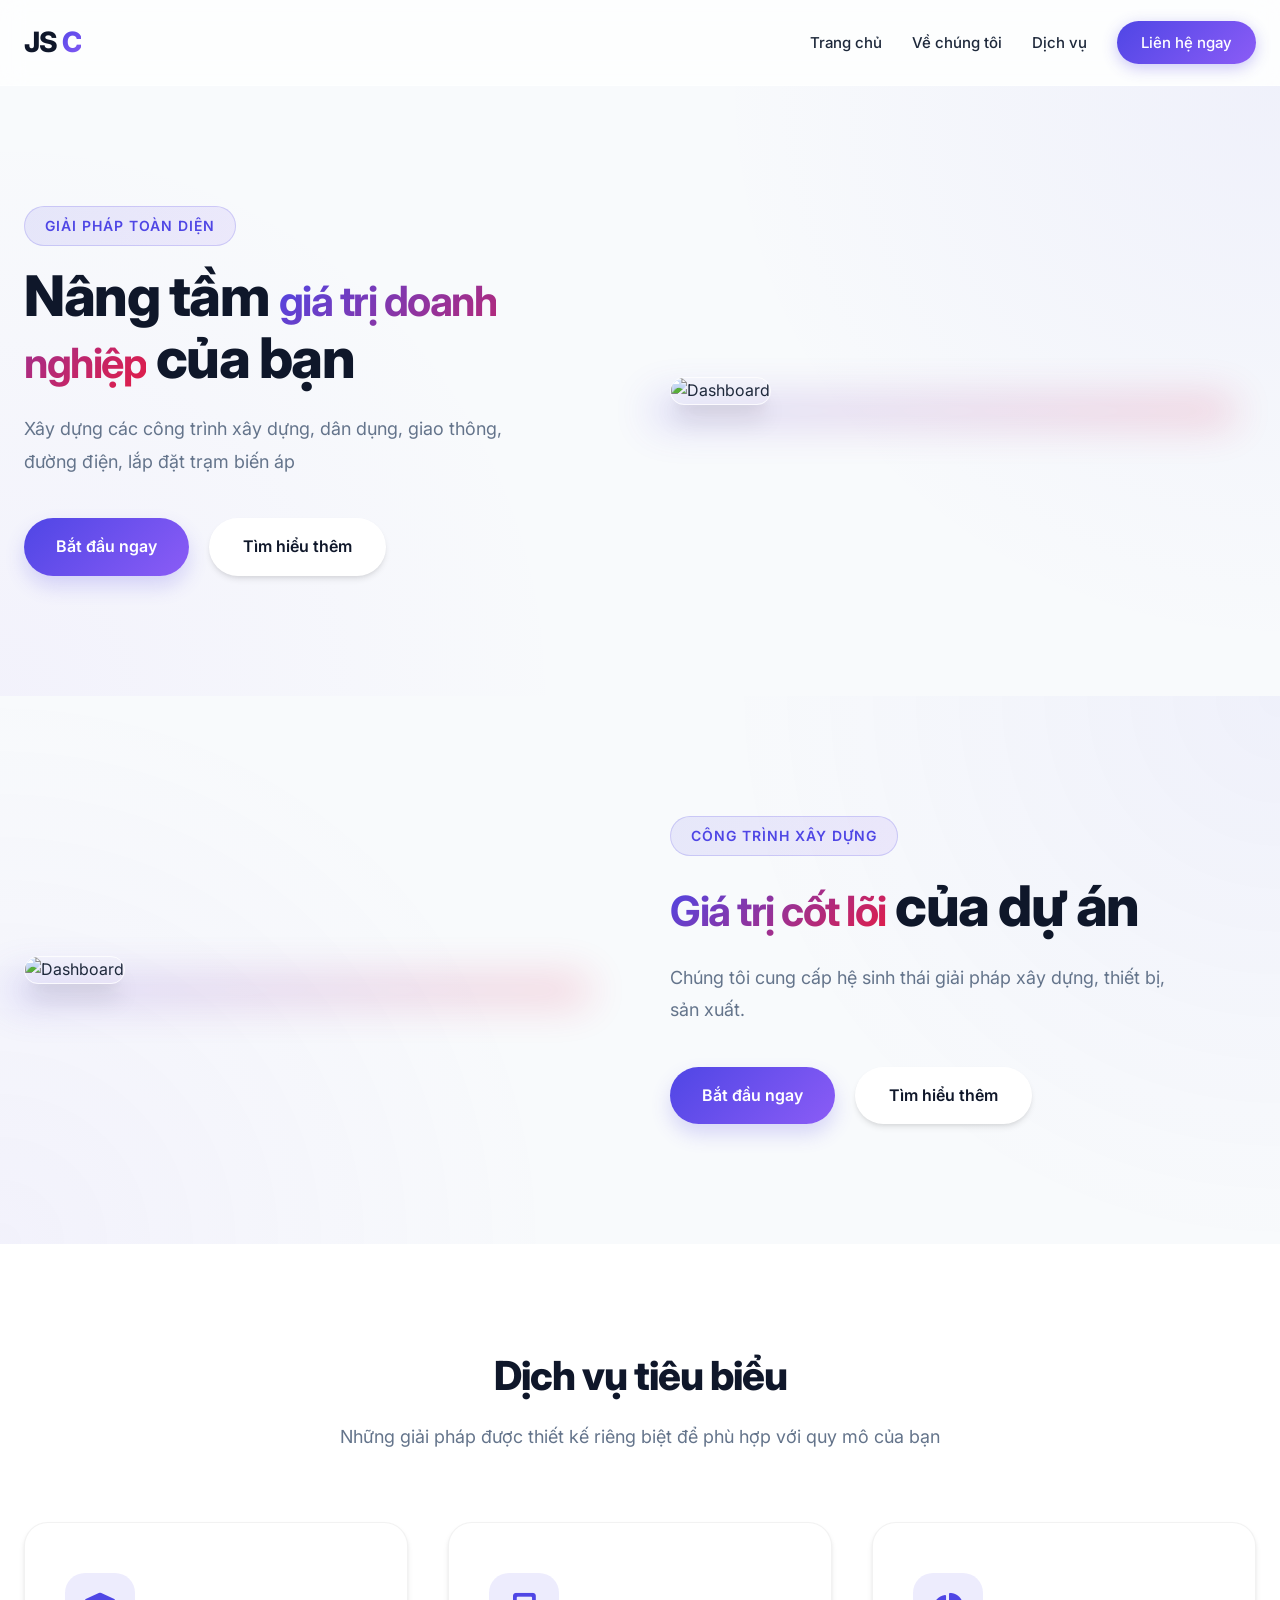
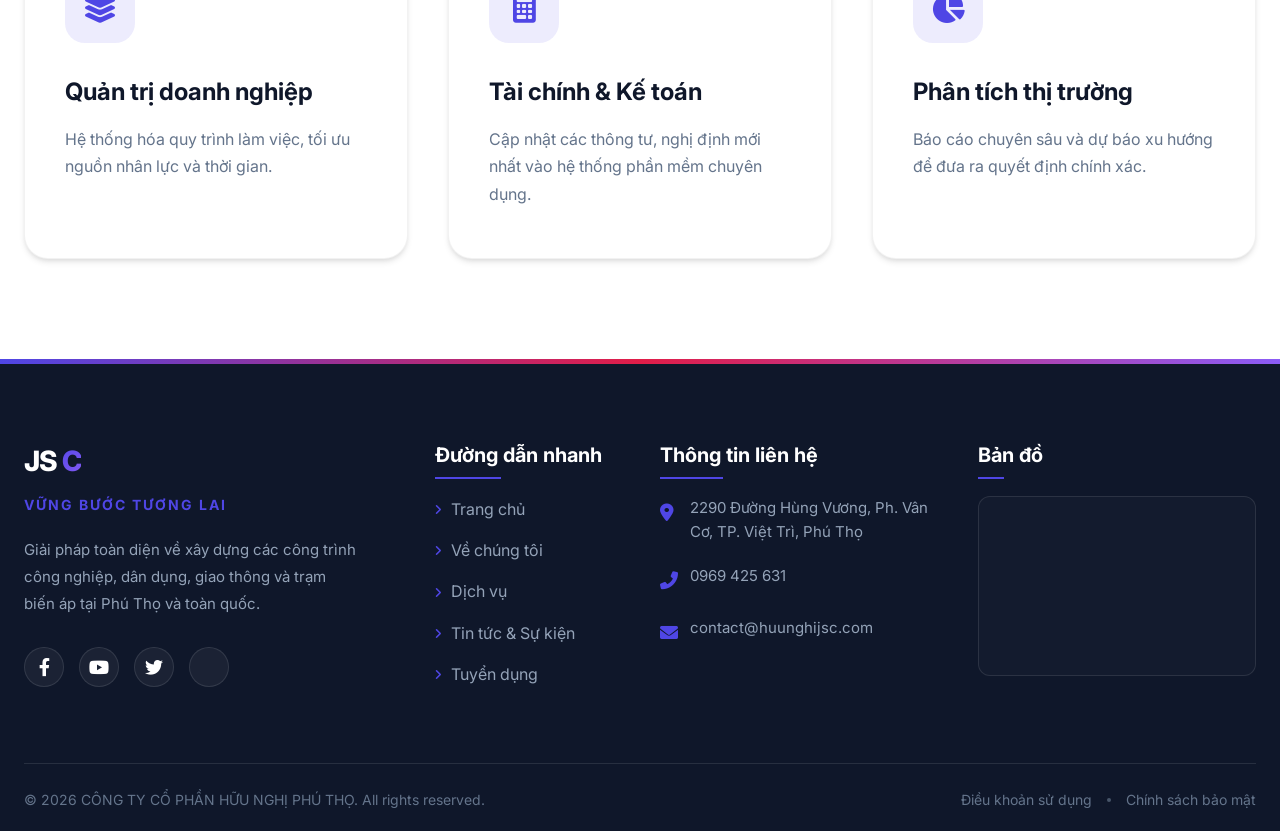
==== commit cbdd82a4: "feat(ui): Upgrade to modern glassmorphism and gradient aesthetic" ====
--- a/index.html
+++ b/index.html
@@ -1,192 +1,155 @@
 <!DOCTYPE html>
 <html lang="vi">
+
 <head>
-    <meta charset="UTF-8">
-    <meta name="viewport" content="width=device-width, initial-scale=1.0">
-    <title> Công ty CP Hữu Nghị JSC  | Website Giới Thiệu</title>
-    <link rel="stylesheet" href="style.css">
-    <link href="https://fonts.googleapis.com/css2?family=Inter:wght@300;400;600;700&display=swap" rel="stylesheet">
-    <link rel="stylesheet" href="https://cdnjs.cloudflare.com/ajax/libs/font-awesome/6.0.0/css/all.min.css">
+  <meta charset="UTF-8">
+  <meta name="viewport" content="width=device-width, initial-scale=1.0">
+  <title> Công ty CP Hữu Nghị JSC | Website Giới Thiệu</title>
+  <link rel="stylesheet" href="style.css">
+  <link href="https://fonts.googleapis.com/css2?family=Inter:wght@300;400;600;700&display=swap" rel="stylesheet">
+  <link rel="stylesheet" href="https://cdnjs.cloudflare.com/ajax/libs/font-awesome/6.0.0/css/all.min.css">
 </head>
+
 <body>
 
-    <header class="header">
-        <div class="container">
-            <div class="logo">JS<span>C</span></div>
-            <nav class="nav">
-                <ul class="nav-menu">
-                    <li><a href="#home">Trang chủ</a></li>
-                    <li><a href="#about">Về chúng tôi</a></li>
-                    <li><a href="#services">Dịch vụ</a></li>
-                    <li><a href="#contact" class="btn-nav">Liên hệ ngay</a></li>
-                </ul>
-            </nav>
+  <header class="header">
+    <div class="container">
+      <div class="logo">JS<span>C</span></div>
+      <nav class="nav">
+        <ul class="nav-menu">
+          <li><a href="#home">Trang chủ</a></li>
+          <li><a href="#about">Về chúng tôi</a></li>
+          <li><a href="#services">Dịch vụ</a></li>
+          <li><a href="#contact" class="btn-nav">Liên hệ ngay</a></li>
+        </ul>
+      </nav>
+    </div>
+  </header>
+
+  <section id="home" class="hero-section">
+    <div class="container hero-wrapper">
+      <div class="hero-content">
+        <span class="badge">Giải pháp toàn diện</span>
+        <h1>Nâng tầm <span>giá trị doanh nghiệp</span> của bạn</h1>
+        <p>Xây dựng các công trình xây dựng, dân dụng, giao thông, đường điện, lắp đặt trạm biến áp</p>
+        <div class="hero-btns">
+          <a href="#services" class="btn btn-primary">Bắt đầu ngay</a>
+          <a href="#about" class="btn btn-outline">Tìm hiểu thêm</a>
         </div>
-    </header>
+      </div>
+      <div class="hero-image">
+        <img src="https://images.pexels.com/photos/12354092/pexels-photo-12354092.jpeg" alt="Dashboard">
+      </div>
+    </div>
+  </section>
 
-    <section id="home" class="hero-section">
-        <div class="container hero-wrapper">
-            <div class="hero-content">
-                <span class="badge">Giải pháp toàn diện</span>
-                <h1>Nâng tầm giá trị doanh nghiệp của bạn</h1>
-                <p>Xây dựng các công trình xây dựng, dân dụng, giao thông, đường điện, lắp đặt trạm biến áp</p>
-                <div class="hero-btns">
-                    <a href="#services" class="btn btn-primary">Bắt đầu ngay</a>
-                    <a href="#about" class="btn btn-outline">Tìm hiểu thêm</a>
-                </div>
-            </div>
-            <div class="hero-image">
-                <img src="https://images.pexels.com/photos/12354092/pexels-photo-12354092.jpeg" alt="Dashboard">
-            </div>
+  <section id="home" class="hero-sectionn">
+    <div class="container hero-wrapper">
+      <div class="hero-content">
+        <span class="badge">Công trình xây dựng</span>
+        <h1><span>Giá trị cốt lõi</span> của dự án</h1>
+        <p>Chúng tôi cung cấp hệ sinh thái giải pháp xây dựng, thiết bị, sản xuất.</p>
+        <div class="hero-btns">
+          <a href="#services" class="btn btn-primary">Bắt đầu ngay</a>
+          <a href="#about" class="btn btn-outline">Tìm hiểu thêm</a>
         </div>
-    </section>
+      </div>
+      <div class="hero-imagee">
+        <img src="https://images.pexels.com/photos/32258455/pexels-photo-32258455.jpeg" alt="Dashboard">
+      </div>
+    </div>
+  </section>
 
-    <section id="home" class="hero-sectionn">
-        <div class="container hero-wrapper">
-            <div class="hero-content">
-                <span class="badge">Công trình xây dựng</span>
-                <h1>Giá trị cốt lõi</h1>
-                <p>Chúng tôi cung cấp hệ sinh thái giải pháp xây dựng, thiết bị, sản xuất.</p>
-                <div class="hero-btns">
-                    <a href="#services" class="btn btn-primary">Bắt đầu ngay</a>
-                    <a href="#about" class="btn btn-outline">Tìm hiểu thêm</a>
-                </div>
-            </div>
-            <div class="hero-imagee">
-                <img src="https://images.pexels.com/photos/32258455/pexels-photo-32258455.jpeg" alt="Dashboard">
-            </div>
+  <section id="services" class="services-section">
+    <div class="container">
+      <div class="section-header">
+        <h2>Dịch vụ tiêu biểu</h2>
+        <p>Những giải pháp được thiết kế riêng biệt để phù hợp với quy mô của bạn</p>
+      </div>
+      <div class="services-grid">
+        <div class="service-card">
+          <div class="icon-box"><i class="fas fa-layer-group"></i></div>
+          <h3>Quản trị doanh nghiệp</h3>
+          <p>Hệ thống hóa quy trình làm việc, tối ưu nguồn nhân lực và thời gian.</p>
         </div>
-    </section>
+        <div class="service-card">
+          <div class="icon-box"><i class="fas fa-calculator"></i></div>
+          <h3>Tài chính & Kế toán</h3>
+          <p>Cập nhật các thông tư, nghị định mới nhất vào hệ thống phần mềm chuyên dụng.</p>
+        </div>
+        <div class="service-card">
+          <div class="icon-box"><i class="fas fa-chart-pie"></i></div>
+          <h3>Phân tích thị trường</h3>
+          <p>Báo cáo chuyên sâu và dự báo xu hướng để đưa ra quyết định chính xác.</p>
+        </div>
+      </div>
+    </div>
+  </section>
 
-    <section id="services" class="services-section">
-        <div class="container">
-            <div class="section-header">
-                <h2>Dịch vụ tiêu biểu</h2>
-                <p>Những giải pháp được thiết kế riêng biệt để phù hợp với quy mô của bạn</p>
-            </div>
-            <div class="services-grid">
-                <div class="service-card">
-                    <div class="icon-box"><i class="fas fa-layer-group"></i></div>
-                    <h3>Quản trị doanh nghiệp</h3>
-                    <p>Hệ thống hóa quy trình làm việc, tối ưu nguồn nhân lực và thời gian.</p>
-                </div>
-                <div class="service-card">
-                    <div class="icon-box"><i class="fas fa-calculator"></i></div>
-                    <h3>Tài chính & Kế toán</h3>
-                    <p>Cập nhật các thông tư, nghị định mới nhất vào hệ thống phần mềm chuyên dụng.</p>
-                </div>
-                <div class="service-card">
-                    <div class="icon-box"><i class="fas fa-chart-pie"></i></div>
-                    <h3>Phân tích thị trường</h3>
-                    <p>Báo cáo chuyên sâu và dự báo xu hướng để đưa ra quyết định chính xác.</p>
-                </div>
-            </div>
+  <footer class="modern-footer">
+    <div class="container">
+      <div class="footer-grid">
+        <div class="footer-company">
+          <div class="logo">JS<span>C</span></div>
+          <p class="slogan">VỮNG BƯỚC TƯƠNG LAI</p>
+          <p class="company-desc">Giải pháp toàn diện về xây dựng các công trình công nghiệp, dân dụng, giao thông và trạm biến áp tại Phú Thọ và toàn quốc.</p>
+          <div class="social-links">
+            <a href="#"><i class="fab fa-facebook-f"></i></a>
+            <a href="#"><i class="fab fa-youtube"></i></a>
+            <a href="#"><i class="fab fa-twitter"></i></a>
+            <a href="#"><i class="fab fa-zalo"></i></a>
+          </div>
         </div>
-    </section>
 
-    <footer id="footer" class="section-gap">
-  <div class="container">
-    
-    <div class="row gy-4 d-flex">
-      <div class="col-lg-4 col-md-6 col-sm-12 col-12">
-        <div class="footer-col-left">
-          <div class="footer-slogan">
-            JSC VỮNG BƯỚC TƯƠNG LAI
-          </div>
-          <ul class="footer-info">
+        <div class="footer-links">
+          <h3>Đường dẫn nhanh</h3>
+          <ul>
+            <li><a href="#home">Trang chủ</a></li>
+            <li><a href="#about">Về chúng tôi</a></li>
+            <li><a href="#services">Dịch vụ</a></li>
+            <li><a href="#news">Tin tức & Sự kiện</a></li>
+            <li><a href="#careers">Tuyển dụng</a></li>
+          </ul>
+        </div>
+
+        <div class="footer-contact">
+          <h3>Thông tin liên hệ</h3>
+          <ul>
             <li>
-              <i class="fa-solid fa-location-dot"></i>
-              Trụ sở chính: 2290, Đường Hùng Vương, Phường Vân cơ, Thành phố Việt Trì, Tỉnh Phú Thọ
-            </li>
-
-            <li>
-              <i class="fa-solid fa-phone"></i>
-              <a href="tel:0869425631"> Hotline mua hàng: 0969 425 631</a>
+              <div class="contact-icon"><i class="fas fa-map-marker-alt"></i></div>
+              <span>2290 Đường Hùng Vương, Ph. Vân Cơ, TP. Việt Trì, Phú Thọ</span>
             </li>
             <li>
-              <i class="fa-solid fa-phone"></i>
-              <a href="tel:190033369"> Hotline hỗ trợ</a>
+              <div class="contact-icon"><i class="fas fa-phone-alt"></i></div>
+              <a href="tel:0969425631">0969 425 631</a>
+            </li>
+            <li>
+              <div class="contact-icon"><i class="fas fa-envelope"></i></div>
+              <a href="mailto:contact@huunghijsc.com">contact@huunghijsc.com</a>
             </li>
           </ul>
         </div>
+
+        <div class="footer-map-container">
+          <h3>Bản đồ</h3>
+          <div class="map-wrapper">
+             <iframe src="https://www.google.com/maps/embed?pb=!1m18!1m12!1m3!1d118938.80496152932!2d105.289139!3d21.321855!2m3!1f0!2f0!3f0!3m2!1i1024!2i768!4f13.1!3m3!1m2!1s0x313492576ddfd4c1%3A0xc0fb18aebaf2ad14!2zVmnhu4d0IFRyw6wsIFBow7ogVGjhu40sIFZpZXRuYW0!5e0!3m2!1sen!2s!4v1715011234567!5m2!1sen!2s" width="100%" height="100%" style="border:0;" allowfullscreen="" loading="lazy" referrerpolicy="no-referrer-when-downgrade"></iframe>
+          </div>
+        </div>
       </div>
-
-      <div class="col-lg-1 hide-on-tablet"></div>
-      <div class="col-lg-2 col-md-6 col-sm-6 col-6">
-        <ul class="list-title-footer">
-          <li class="header-nav"><a href="https://softdreams.vn/cong-ty">Giới thiệu</a></li>
-          <li class="header-nav"><a href="https://softdreams.vn/tin-tuc">Tin tức</a></li>
-          <li class="header-nav"><a href="https://softdreams.vn/tuyen-dung">Tuyển dụng</a>
-          </li>
-          <li class="header-nav"><a href="https://softdreams.vn/event">Sự kiện</a></li>
-        </ul>
-      </div>
-      <div class="col-lg-1 hide-on-tablet"></div>
-      <div class="col-lg-4 col-md-6 col-sm-12 col-12">
-        <div class="footer-maps">
-          <iframe src="https://maps.app.goo.gl/z9Pkopcjh5NHfiPv7" height="300" style="border: 0" allowfullscreen="" loading="lazy" referrerpolicy="no-referrer-when-downgrade"></iframe>
+      
+      <div class="footer-bottom">
+        <p>&copy; 2026 CÔNG TY CỔ PHẦN HỮU NGHỊ PHÚ THỌ. All rights reserved.</p>
+        <div class="footer-policy">
+          <a href="#">Điều khoản sử dụng</a>
+          <div class="separator"></div>
+          <a href="#">Chính sách bảo mật</a>
         </div>
       </div>
     </div>
-    <hr class="footer-hr">
-    <div class="footer-bottom">
-      <ul class="list-sns">
-        <li>
-          <a target="_blank" href="https://www.facebook.com/softdreams.vn"><img srcset="
-                    https://easybooks.vn/wp-content/uploads/2025/02/Frame-427327535.png 2x
-                  "></a>
-        </li>
-        <li>
-          <a target="_blank" href="https://www.youtube.com/@softdreams-nangtamquantrid5086"><img srcset="
-                    https://easybooks.vn/wp-content/uploads/2025/02/Frame-427327536.png 2x
-                  "></a>
-        </li>
+  </footer>
 
-        <li>
-          <a target="_blank" href="https://x.com/easybooksvn"><img srcset="
-                    https://easybooks.vn/wp-content/uploads/2025/02/Frame-427327537.png 2x
-                  "></a>
-        </li>
-        <li>
-          <a href=""><img srcset="
-                    https://easybooks.vn/wp-content/uploads/2025/02/Frame-427327538.png 2x
-                  "></a>
-        </li>
-        <li>
-          <a target="_blank" href="https://zalo.me/2956788889146653946"><img srcset="
-                    https://easybooks.vn/wp-content/uploads/2025/02/Frame-427327539.png 2x
-                  "></a>
-        </li>
-        <li>
-          <a href=""><img srcset="
-                    https://easybooks.vn/wp-content/uploads/2025/02/Frame-427327540.png 2x
-                  "></a>
-        </li>
-      </ul>
-      <ul class="list-policy">
-        <li><a href="https://softdreams.vn/dieu-khoan-su-dung">Điều khoản sử dụng</a></li>
-        <div class="seperate"></div>
-        <li><a href="https://softdreams.vn/chinh-sach-bao-mat">Chính sách bảo mật</a></li>
-        <div class="seperate"></div>
-      </ul>
-      <!-- <a href=""><img srcset="https://easybooks.vn/wp-content/uploads/2025/02/thongbao-bct.png 2x" alt="sds-image"></a> -->
-      <div class="download">
-        <a href=""><img srcset="
-                  https://easybooks.vn/wp-content/uploads/2025/02/apk.png 3x
-                " alt="sds-image"></a>
-        <a href=""><img srcset="
-                  https://easybooks.vn/wp-content/uploads/2025/02/ios.png 3x
-                " alt="sds-image"></a>
-      </div>
-    </div>
-  </div>
-</footer>
-    <footer class="footer">
-        <div class="container">
-            <p>&copy; 2026 . CÔNG TY CỔ PHẦN HỮU NGHỊ PHÚ THỌ.</p>
-        </div>
-    </footer>
+  <script src="script.js"></script>
+</body>
 
-    <script src="script.js"></script>
-</body>
 </html>
--- a/style.css
+++ b/style.css
@@ -1,187 +1,638 @@
 :root {
-    --primary-color: #3b82f6;
-    --dark-bg: #0f172a;
-    --text-main: #334155;
-    --text-light: #64748b;
-    --white: #ffffff;
+  --primary-color: #4f46e5;
+  --secondary-color: #e11d48;
+  --accent-color: #8b5cf6;
+  --dark-bg: #0f172a;
+  --light-bg: #f8fafc;
+  --text-main: #1e293b;
+  --text-light: #64748b;
+  --white: #ffffff;
+  --glass-bg: rgba(255, 255, 255, 0.7);
+  --glass-border: rgba(255, 255, 255, 0.5);
+  --shadow-sm: 0 4px 6px -1px rgba(0, 0, 0, 0.1), 0 2px 4px -1px rgba(0, 0, 0, 0.06);
+  --shadow-md: 0 10px 15px -3px rgba(0, 0, 0, 0.1), 0 4px 6px -2px rgba(0, 0, 0, 0.05);
+  --shadow-lg: 0 20px 25px -5px rgba(0, 0, 0, 0.1), 0 10px 10px -5px rgba(0, 0, 0, 0.04);
 }
 
 * {
-    margin: 0;
-    padding: 0;
-    box-sizing: border-box;
+  margin: 0;
+  padding: 0;
+  box-sizing: border-box;
 }
 
 body {
-    font-family: 'Inter', sans-serif;
-    color: var(--text-main);
-    line-height: 1.6;
-    background-color: #f8fafc;
+  font-family: 'Inter', sans-serif;
+  color: var(--text-main);
+  line-height: 1.6;
+  background-color: var(--light-bg);
+  overflow-x: hidden;
 }
 
 .container {
-    max-width: 1200px;
-    margin: 0 auto;
-    padding: 0 20px;
-}
-
-/* Header */
+  max-width: 1280px;
+  margin: 0 auto;
+  padding: 0 24px;
+}
+
+/* Header - Modern Glassmorphism */
 .header {
-    background: rgba(255, 255, 255, 0.95);
-    padding: 20px 0;
-    position: sticky;
-    top: 0;
-    z-index: 1000;
-    border-bottom: 1px solid #e2e8f0;
+  background: var(--glass-bg);
+  backdrop-filter: blur(12px);
+  -webkit-backdrop-filter: blur(12px);
+  padding: 20px 0;
+  position: sticky;
+  top: 0;
+  z-index: 1000;
+  border-bottom: 1px solid var(--glass-border);
+  transition: all 0.3s ease;
+}
+
+.header:hover {
+  background: rgba(255, 255, 255, 0.9);
 }
 
 .header .container {
-    display: flex;
-    justify-content: space-between;
-    align-items: center;
+  display: flex;
+  justify-content: space-between;
+  align-items: center;
 }
 
 .logo {
-    font-size: 24px;
-    font-weight: 800;
-    color: var(--dark-bg);
-}
-
-.logo span { color: var(--primary-color); }
+  font-size: 28px;
+  font-weight: 800;
+  color: var(--dark-bg);
+  letter-spacing: -1px;
+  display: flex;
+  align-items: center;
+  gap: 5px;
+}
+
+.logo span {
+  background: linear-gradient(135deg, var(--primary-color), var(--accent-color));
+  -webkit-background-clip: text;
+  background-clip: text;
+  -webkit-text-fill-color: transparent;
+}
 
 .nav-menu {
-    display: flex;
-    list-style: none;
-    align-items: center;
+  display: flex;
+  list-style: none;
+  align-items: center;
+  gap: 30px;
 }
 
 .nav-menu li a {
-    text-decoration: none;
-    color: var(--text-main);
-    margin: 0 15px;
-    font-weight: 500;
-    transition: 0.3s;
+  text-decoration: none;
+  color: var(--text-main);
+  font-weight: 500;
+  font-size: 15px;
+  transition: color 0.3s ease;
+  position: relative;
+}
+
+.nav-menu li a:not(.btn-nav)::after {
+  content: '';
+  position: absolute;
+  width: 0;
+  height: 2px;
+  bottom: -4px;
+  left: 0;
+  background: linear-gradient(90deg, var(--primary-color), var(--accent-color));
+  transition: width 0.3s ease;
+}
+
+.nav-menu li a:not(.btn-nav):hover::after {
+  width: 100%;
+}
+
+.nav-menu li a:hover {
+  color: var(--primary-color);
 }
 
 .btn-nav {
-    background: var(--primary-color);
-    color: #fff !important;
-    padding: 10px 20px;
-    border-radius: 8px;
+  background: linear-gradient(135deg, var(--primary-color), var(--accent-color));
+  color: #fff !important;
+  padding: 12px 24px;
+  border-radius: 30px;
+  box-shadow: 0 4px 15px rgba(79, 70, 229, 0.3);
+  transition: transform 0.3s ease, box-shadow 0.3s ease;
+}
+
+.btn-nav:hover {
+  transform: translateY(-2px);
+  box-shadow: 0 8px 25px rgba(79, 70, 229, 0.4);
+}
+
+/* Animations */
+@keyframes fadeInUp {
+  from {
+    opacity: 0;
+    transform: translateY(30px);
+  }
+
+  to {
+    opacity: 1;
+    transform: translateY(0);
+  }
+}
+
+@keyframes float {
+  0% {
+    transform: translateY(0px);
+  }
+
+  50% {
+    transform: translateY(-15px);
+  }
+
+  100% {
+    transform: translateY(0px);
+  }
 }
 
 /* Hero Section */
-.hero-section {
-    padding: 100px 0;
-    background: white;
-}
+.hero-section,
 .hero-sectionn {
-    padding: 100px 0;
-    background: white;
-}
+  padding: 120px 0;
+  background: radial-gradient(circle at top right, rgba(79, 70, 229, 0.05), transparent 40%),
+    radial-gradient(circle at bottom left, rgba(139, 92, 246, 0.05), transparent 40%);
+  position: relative;
+}
+
 .hero-wrapper {
-    display: flex;
-    align-items: left;
-    gap: 50px;
-}
-
-.hero-content { flex: 1; }
+  display: flex;
+  align-items: center;
+  gap: 60px;
+}
+
+.hero-sectionn .hero-wrapper {
+  flex-direction: row-reverse;
+}
+
+.hero-content {
+  flex: 1;
+  animation: fadeInUp 1s cubic-bezier(0.2, 0.8, 0.2, 1) forwards;
+}
 
 .badge {
-    background: #dbeafe;
-    color: var(--primary-color);
-    padding: 5px 15px;
-    border-radius: 20px;
-    font-size: 14px;
-    font-weight: 600;
+  background: linear-gradient(135deg, rgba(79, 70, 229, 0.1), rgba(139, 92, 246, 0.1));
+  color: var(--primary-color);
+  padding: 8px 20px;
+  border-radius: 30px;
+  font-size: 14px;
+  font-weight: 600;
+  display: inline-block;
+  margin-bottom: 20px;
+  border: 1px solid rgba(79, 70, 229, 0.2);
+  text-transform: uppercase;
+  letter-spacing: 1px;
 }
 
 .hero-content h1 {
-    font-size: 48px;
-    line-height: 1.2;
-    margin: 20px 0;
-    color: var(--dark-bg);
+  font-size: 56px;
+  line-height: 1.1;
+  margin-bottom: 24px;
+  color: var(--dark-bg);
+  letter-spacing: -1.5px;
+  font-weight: 800;
+}
+
+.hero-content h1 span {
+  background: linear-gradient(135deg, var(--primary-color), var(--secondary-color));
+  -webkit-background-clip: text;
+  background-clip: text;
+  -webkit-text-fill-color: transparent;
 }
 
 .hero-content p {
-    font-size: 18px;
-    color: var(--text-light);
-    margin-bottom: 30px;
-}
-
-.hero-btns { display: flex; gap: 15px; }
+  font-size: 18px;
+  color: var(--text-light);
+  margin-bottom: 40px;
+  max-width: 500px;
+  line-height: 1.8;
+}
+
+.hero-btns {
+  display: flex;
+  gap: 20px;
+}
 
 .btn {
-    padding: 12px 30px;
-    border-radius: 8px;
-    text-decoration: none;
-    font-weight: 600;
-    transition: 0.3s;
-}
-
-.btn-primary { background: var(--primary-color); color: white; }
-.btn-outline { border: 2px solid #e2e8f0; color: var(--dark-bg); }
-
-.hero-image img {
-    width: 100%;
-    border-radius: 20px;
-    box-shadow: 0 20px 20px rgba(0,0,0,0.1);
-}
+  padding: 14px 32px;
+  border-radius: 30px;
+  text-decoration: none;
+  font-weight: 600;
+  transition: all 0.3s ease;
+  display: inline-flex;
+  align-items: center;
+  justify-content: center;
+  font-size: 16px;
+}
+
+.btn-primary {
+  background: linear-gradient(135deg, var(--primary-color), var(--accent-color));
+  color: white;
+  box-shadow: 0 10px 20px rgba(79, 70, 229, 0.2);
+}
+
+.btn-primary:hover {
+  box-shadow: 0 15px 30px rgba(79, 70, 229, 0.3);
+  transform: translateY(-3px);
+}
+
+.btn-outline {
+  border: 2px solid var(--glass-border);
+  background: white;
+  color: var(--dark-bg);
+  box-shadow: var(--shadow-sm);
+}
+
+.btn-outline:hover {
+  border-color: var(--primary-color);
+  color: var(--primary-color);
+  transform: translateY(-3px);
+}
+
+.hero-image,
+.hero-imagee {
+  flex: 1;
+  position: relative;
+  animation: float 6s ease-in-out infinite;
+}
+
+.hero-image::before,
+.hero-imagee::before {
+  content: '';
+  position: absolute;
+  width: 100%;
+  height: 100%;
+  background: linear-gradient(135deg, var(--primary-color), var(--secondary-color));
+  border-radius: 24px;
+  top: 20px;
+  left: -20px;
+  z-index: -1;
+  opacity: 0.2;
+  filter: blur(20px);
+}
+
+.hero-image img,
 .hero-imagee img {
-    width: 100%;
-    border-radius: 20px;
-    box-shadow: 0 20px 20px rgba(0,0,0,0.1);
+  width: 100%;
+  border-radius: 24px;
+  box-shadow: var(--shadow-lg);
+  border: 1px solid rgba(255, 255, 255, 0.8);
+  object-fit: cover;
+  height: 400px;
 }
 
 /* Services */
-.services-section { padding: 60px 0; }
+.services-section {
+  padding: 100px 0;
+  background: white;
+  position: relative;
+}
 
 .section-header {
+  text-align: center;
+  margin-bottom: 70px;
+}
+
+.section-header h2 {
+  font-size: 40px;
+  font-weight: 800;
+  color: var(--dark-bg);
+  margin-bottom: 15px;
+  letter-spacing: -1px;
+}
+
+.section-header p {
+  color: var(--text-light);
+  font-size: 18px;
+  max-width: 600px;
+  margin: 0 auto;
+}
+
+.services-grid {
+  display: grid;
+  grid-template-columns: repeat(auto-fit, minmax(320px, 1fr));
+  gap: 40px;
+}
+
+.service-card {
+  background: white;
+  padding: 50px 40px;
+  border-radius: 24px;
+  border: 1px solid rgba(0, 0, 0, 0.05);
+  transition: all 0.4s cubic-bezier(0.175, 0.885, 0.32, 1.275);
+  position: relative;
+  overflow: hidden;
+  z-index: 1;
+  box-shadow: var(--shadow-sm);
+}
+
+.service-card::before {
+  content: '';
+  position: absolute;
+  top: 0;
+  left: 0;
+  width: 100%;
+  height: 0;
+  background: linear-gradient(135deg, var(--primary-color), var(--accent-color));
+  transition: height 0.4s ease;
+  z-index: -1;
+}
+
+.service-card:hover {
+  transform: translateY(-15px);
+  box-shadow: var(--shadow-lg);
+}
+
+.service-card:hover::before {
+  height: 100%;
+}
+
+.service-card:hover h3,
+.service-card:hover p,
+.service-card:hover .icon-box {
+  color: white;
+}
+
+.icon-box {
+  width: 70px;
+  height: 70px;
+  background: rgba(79, 70, 229, 0.1);
+  color: var(--primary-color);
+  display: flex;
+  align-items: center;
+  justify-content: center;
+  border-radius: 20px;
+  font-size: 30px;
+  margin-bottom: 30px;
+  transition: all 0.4s ease;
+}
+
+.service-card:hover .icon-box {
+  background: rgba(255, 255, 255, 0.2);
+}
+
+.service-card h3 {
+  font-size: 24px;
+  margin-bottom: 15px;
+  color: var(--dark-bg);
+  transition: color 0.4s ease;
+  font-weight: 700;
+}
+
+.service-card p {
+  color: var(--text-light);
+  line-height: 1.7;
+  transition: color 0.4s ease;
+}
+
+/* Modern Footer */
+.modern-footer {
+  background: var(--dark-bg);
+  color: #fff;
+  padding: 80px 0 20px;
+  position: relative;
+  overflow: hidden;
+}
+
+.modern-footer::before {
+  content: '';
+  position: absolute;
+  top: 0;
+  left: 0;
+  width: 100%;
+  height: 5px;
+  background: linear-gradient(90deg, var(--primary-color), var(--secondary-color), var(--accent-color));
+}
+
+.footer-grid {
+  display: grid;
+  grid-template-columns: 2fr 1fr 1.5fr 1.5fr;
+  gap: 40px;
+  margin-bottom: 60px;
+}
+
+.footer-company .logo {
+  color: #fff;
+  margin-bottom: 10px;
+}
+
+.footer-company .slogan {
+  color: var(--primary-color);
+  font-weight: 700;
+  letter-spacing: 2px;
+  font-size: 14px;
+  margin-bottom: 20px;
+}
+
+.company-desc {
+  color: #94a3b8;
+  line-height: 1.8;
+  margin-bottom: 30px;
+  font-size: 15px;
+  max-width: 90%;
+}
+
+.social-links {
+  display: flex;
+  gap: 15px;
+}
+
+.social-links a {
+  display: flex;
+  align-items: center;
+  justify-content: center;
+  width: 40px;
+  height: 40px;
+  background: rgba(255, 255, 255, 0.05);
+  border-radius: 50%;
+  color: #fff;
+  font-size: 18px;
+  transition: all 0.3s ease;
+  border: 1px solid rgba(255, 255, 255, 0.1);
+}
+
+.social-links a:hover {
+  background: var(--primary-color);
+  transform: translateY(-5px);
+  border-color: var(--primary-color);
+  box-shadow: 0 10px 20px rgba(79, 70, 229, 0.3);
+}
+
+.footer-links h3,
+.footer-contact h3,
+.footer-map-container h3 {
+  font-size: 20px;
+  font-weight: 700;
+  margin-bottom: 25px;
+  position: relative;
+  display: inline-block;
+}
+
+.footer-links h3::after,
+.footer-contact h3::after,
+.footer-map-container h3::after {
+  content: '';
+  position: absolute;
+  left: 0;
+  bottom: -8px;
+  width: 40%;
+  height: 2px;
+  background: var(--primary-color);
+}
+
+.footer-links ul {
+  list-style: none;
+  padding: 0;
+}
+
+.footer-links ul li {
+  margin-bottom: 15px;
+}
+
+.footer-links ul li a {
+  color: #94a3b8;
+  text-decoration: none;
+  transition: color 0.3s ease;
+  display: inline-flex;
+  align-items: center;
+}
+
+.footer-links ul li a::before {
+  content: '\f105';
+  font-family: 'Font Awesome 6 Free';
+  font-weight: 900;
+  margin-right: 10px;
+  font-size: 12px;
+  color: var(--primary-color);
+  transition: transform 0.3s ease;
+}
+
+.footer-links ul li a:hover {
+  color: #fff;
+}
+
+.footer-links ul li a:hover::before {
+  transform: translateX(5px);
+}
+
+.footer-contact ul {
+  list-style: none;
+  padding: 0;
+}
+
+.footer-contact ul li {
+  display: flex;
+  margin-bottom: 20px;
+  color: #94a3b8;
+  font-size: 15px;
+  line-height: 1.6;
+}
+
+.contact-icon {
+  width: 30px;
+  color: var(--primary-color);
+  font-size: 18px;
+  flex-shrink: 0;
+  margin-top: 3px;
+}
+
+.footer-contact ul li a {
+  color: #94a3b8;
+  text-decoration: none;
+  transition: color 0.3s ease;
+}
+
+.footer-contact ul li a:hover {
+  color: #fff;
+}
+
+.map-wrapper {
+  width: 100%;
+  height: 180px;
+  border-radius: 12px;
+  overflow: hidden;
+  border: 1px solid rgba(255, 255, 255, 0.1);
+  background: rgba(255, 255, 255, 0.02);
+}
+
+.footer-bottom {
+  border-top: 1px solid rgba(255, 255, 255, 0.1);
+  padding-top: 25px;
+  display: flex;
+  justify-content: space-between;
+  align-items: center;
+  flex-wrap: wrap;
+  color: #64748b;
+  font-size: 14px;
+}
+
+.footer-policy {
+  display: flex;
+  align-items: center;
+  gap: 15px;
+}
+
+.footer-policy a {
+  color: #64748b;
+  text-decoration: none;
+  transition: color 0.3s ease;
+}
+
+.footer-policy a:hover {
+  color: #fff;
+}
+
+.separator {
+  width: 4px;
+  height: 4px;
+  background: #475569;
+  border-radius: 50%;
+}
+
+@media (max-width: 1024px) {
+  .footer-grid {
+    grid-template-columns: 1fr 1fr;
+  }
+}
+
+@media (max-width: 768px) {
+  .footer-grid {
+    grid-template-columns: 1fr;
+    gap: 40px;
+  }
+  .footer-company .logo {
+    justify-content: flex-start;
+  }
+  .footer-bottom {
+    flex-direction: column;
     text-align: center;
-    margin-bottom: 50px;
-}
-
-.services-grid {
-    display: grid;
-    grid-template-columns: repeat(auto-fit, minmax(300px, 1fr));
-    gap: 30px;
-}
-
-.service-card {
-    background: white;
-    padding: 40px;
-    border-radius: 16px;
-    border: 1px solid #e2e8f0;
-    transition: 0.3s;
-}
-
-.service-card:hover {
-    transform: translateY(-10px);
-    box-shadow: 0 10px 30px rgba(0,0,0,0.05);
-}
-
-.icon-box {
-    width: 60px;
-    height: 60px;
-    background: #eff6ff;
-    color: var(--primary-color);
-    display: flex;
-    align-items: center;
+    gap: 15px;
+  }
+}
+
+@media (max-width: 991px) {
+
+  .hero-wrapper,
+  .hero-sectionn .hero-wrapper {
+    flex-direction: column;
+    text-align: center;
+  }
+
+  .hero-content h1 {
+    font-size: 42px;
+  }
+
+  .hero-content p {
+    margin: 0 auto 30px;
+  }
+
+  .hero-btns {
     justify-content: center;
-    border-radius: 12px;
-    font-size: 24px;
-    margin-bottom: 20px;
-}
-
-.footer {
-    text-align: center;
-    padding: 40px 0;
-    border-top: 1px solid #e2e8f0;
-}
-
-@media (max-width: 768px) {
-    .hero-wrapper { flex-direction: column; text-align: center; }
-    .hero-btns { justify-content: center; }
+  }
 }
 
 @media (max-width: 920px) {
@@ -189,24 +640,30 @@
     max-width: 100%;
     padding: 0 25px;
   }
+
   nav .navbar .logo a {
     font-size: 27px;
   }
+
   nav .navbar .links li {
     padding: 0 10px;
     white-space: nowrap;
   }
+
   nav .navbar .links li a {
     font-size: 15px;
   }
 }
+
 @media (max-width: 800px) {
   nav {
     /* position: relative; */
   }
+
   .navbar .bx-menu {
     display: block;
   }
+
   nav .navbar .nav-links {
     position: fixed;
     top: 0;
@@ -221,94 +678,116 @@
     transition: all 0.5s ease;
     z-index: 1000;
   }
+
   .navbar .nav-links .sidebar-logo {
     display: flex;
     align-items: center;
     justify-content: space-between;
   }
+
   .sidebar-logo .logo-name {
     font-size: 25px;
     color: #fff;
   }
+
   .sidebar-logo i,
   .navbar .bx-menu {
     font-size: 25px;
     color: #fff;
   }
+
   nav .navbar .links {
     display: block;
     margin-top: 20px;
   }
+
   nav .navbar .links li .arrow {
     line-height: 40px;
   }
+
   nav .navbar .links li {
     display: block;
   }
+
   nav .navbar .links li .sub-menu {
     position: relative;
     top: 0;
     box-shadow: none;
     display: none;
   }
+
   nav .navbar .links li .sub-menu li {
     border-bottom: none;
   }
+
   .navbar .links li .sub-menu .more-sub-menu {
     display: none;
     position: relative;
     left: 0;
   }
+
   .navbar .links li .sub-menu .more-sub-menu li {
     display: flex;
     align-items: center;
     justify-content: space-between;
   }
+
   .links li:hover .htmlcss-arrow,
   .links li:hover .js-arrow {
     transform: rotate(0deg);
   }
+
   .navbar .links li .sub-menu .more-sub-menu {
     display: none;
   }
+
   .navbar .links li .sub-menu .more span {
     /* background: red; */
     display: flex;
     align-items: center;
     /* justify-content: space-between; */
   }
+
   .links li .sub-menu .more:hover .more-sub-menu {
     display: none;
   }
+
   nav .navbar .links li:hover .htmlCss-sub-menu,
   nav .navbar .links li:hover .js-sub-menu {
     display: none;
   }
+
   .navbar .nav-links.show1 .links .htmlCss-sub-menu,
   .navbar .nav-links.show3 .links .js-sub-menu,
   .navbar .nav-links.show2 .links .more .more-sub-menu {
     display: block;
   }
+
   .navbar .nav-links.show1 .links .htmlcss-arrow,
   .navbar .nav-links.show3 .links .js-arrow {
     transform: rotate(180deg);
   }
+
   .navbar .nav-links.show2 .links .more-arrow {
     transform: rotate(90deg);
   }
 }
+
 @media (max-width: 370px) {
   nav .navbar .nav-links {
     max-width: 100%;
   }
 }
+
 .normal-text18 {
   color: #fff;
   font-size: 1.8rem;
   font-style: normal;
   font-weight: 400;
-  line-height: 150%; /* 2.7rem */
-}
+  line-height: 150%;
+  /* 2.7rem */
+}
+
 .normal-text18 span {
   font-weight: 700;
 }
@@ -318,8 +797,10 @@
   font-size: 1.6rem;
   font-style: normal;
   font-weight: 400;
-  line-height: 150%; /* 2.4rem */
-}
+  line-height: 150%;
+  /* 2.4rem */
+}
+
 .normal-text16 span {
   font-weight: 700;
 }
@@ -329,7 +810,8 @@
   font-size: 3.6rem;
   font-style: normal;
   font-weight: 700;
-  line-height: 150%; /* 5.4rem */
+  line-height: 150%;
+  /* 5.4rem */
   margin-bottom: 4rem;
 }
 
@@ -359,6 +841,7 @@
 #sec1 {
   position: relative;
 }
+
 #sec1 .slogan {
   color: #fff;
   font-size: 4rem;
@@ -366,13 +849,16 @@
   font-weight: 700;
   line-height: 125%;
 }
+
 #sec1 .slogan hr {
   height: 2px;
   width: 82%;
 }
+
 #sec1 .header-info-row {
   margin-top: 8rem;
 }
+
 #sec1 .header-info-box {
   padding: 2.4rem;
   background: #fff;
@@ -382,18 +868,20 @@
   align-items: center;
   height: 100%;
 }
+
 #sec1 .header-info-box .number {
   margin: 1rem 0;
 }
+
 #sec1 .slogan-absolute {
   position: absolute;
   left: 50%;
   transform: translateX(-50%);
   bottom: -30%;
 }
+
 #sec1 .slogan-div {
-  background: #f50 url("../../assets/img/slogan-div-background.png") no-repeat
-    center center/cover;
+  background: #f50 url("../../assets/img/slogan-div-background.png") no-repeat center center/cover;
   padding: 7rem 5rem;
 }
 
@@ -401,8 +889,9 @@
   background: #f0f1f4;
   padding-top: 16%;
 }
-#sec1_1 .header-info-row {
-}
+
+#sec1_1 .header-info-row {}
+
 #sec1_1 .header-info-box {
   padding: 2.4rem;
   background: #fff;
@@ -412,6 +901,7 @@
   align-items: center;
   height: 100%;
 }
+
 #sec1_1 .header-info-box .number {
   margin: 1rem 0;
 }
@@ -419,6 +909,7 @@
 #sec2 .sds-title {
   /* margin-top: 20%; */
 }
+
 #sec2 .product-box {
   padding: 1.6rem;
   background: var(--BG, #f0f1f4);
@@ -429,34 +920,39 @@
   border: 1px solid transparent;
   transition: all 0.3s ease;
 }
+
 #sec2 .product-box:hover {
   border: 1px solid #d2cac7;
   cursor: pointer;
   background: #ffefe6;
 }
+
 #sec2 .product-box .product-info {
   display: flex;
   flex-direction: column;
   gap: 0.2rem;
 }
+
 #sec2 .product-box .product-info .normal-text18 {
   color: #000;
 }
 
 #sec3 {
-  background: #f50 url("../../assets/img/sec3-bg.png") no-repeat center
-    center/cover;
+  background: #f50 url("../../assets/img/sec3-bg.png") no-repeat center center/cover;
   padding-bottom: 0;
 }
+
 #sec3 .sec3-left i {
   margin-bottom: 2rem;
   font-size: 4rem;
   color: #8a8a8a;
 }
+
 #sec3 .sec3-left .normal-text16.author {
   font-size: 2.4rem;
   margin-top: 3rem;
 }
+
 #sec3 .sec3-left hr {
   background: var(--Pri-500, #f50);
   height: 5px;
@@ -469,11 +965,13 @@
   gap: 20px;
   justify-content: center;
 }
+
 #sec4 .fancy-box a {
   display: block;
   max-width: 100%;
   overflow: hidden;
 }
+
 #sec4 .fancy-box a:hover img {
   transform: scale(1.1);
   -webkit-transform: scale(1.1);
@@ -481,6 +979,7 @@
   -ms-transform: scale(1.1);
   -o-transform: scale(1.1);
 }
+
 #sec4 .fancy-box img {
   height: auto;
   max-width: 100%;
@@ -497,66 +996,80 @@
 #sec5 {
   background: #f0f1f4;
 }
+
 #sec5 .scroller[data-animated="true"] {
   overflow: hidden;
 }
+
 #sec5 .scroller__inner {
   padding-block: 1rem;
   display: flex;
   flex-wrap: wrap;
   gap: 1rem;
 }
+
 #sec5 .scroller[data-animated="true"] .scroller__inner {
   width: max-content;
   flex-wrap: nowrap;
-  animation: scroll var(--_animation-duration, 40s)
-    var(--_animation-direction, forwards) linear infinite;
-}
+  animation: scroll var(--_animation-duration, 40s) var(--_animation-direction, forwards) linear infinite;
+}
+
 #sec5 .scroller[data-direction="right"] {
   --_animation-direction: reverse;
 }
+
 #sec5 .scroller[data-direction="left"] {
   --_animation-direction: forwards;
 }
+
 #sec5 .scroller[data-speed="fast"] {
   --_animation-duration: 16s;
 }
+
 #sec5 .scroller[data-speed="slow"] {
   --_animation-duration: 60s;
 }
+
 @keyframes scroll {
   to {
     transform: translate(calc(-50% - 0.5rem));
   }
 }
+
 #sec5 .tag-list {
   margin: 0;
   padding-inline: 0;
   list-style: none;
 }
+
 #sec5 .tag-list li {
   padding: 1rem;
   background: var(--clr-primary-400);
   border-radius: 0.5rem;
   box-shadow: 0 0.5rem 1rem -0.25rem var(--clr-primary-900);
 }
+
 #sec6 {
   background: url(https://softdreams.vn/wp-content/uploads/2025/04/sec6-bg.png);
   background-repeat: no-repeat;
   background-size: cover;
 }
+
 #sec6 .datetime {
   display: flex;
   align-items: center;
   gap: 0.6rem;
   margin-top: 1rem;
 }
+
 #sec6 .featured-news .normal-text18 {
   color: #000;
 }
+
 #sec6 .featured-news .news-thumb {
   overflow: hidden;
 }
+
 #sec6 .featured-news .news-thumb img {
   transition: all 0.5s ease;
   -webkit-transition: all 0.5s ease;
@@ -564,6 +1077,7 @@
   -ms-transition: all 0.5s ease;
   -o-transition: all 0.5s ease;
 }
+
 #sec6 .featured-news .news-thumb img:hover {
   transform: scale(1.1);
   -webkit-transform: scale(1.1);
@@ -571,12 +1085,14 @@
   -ms-transform: scale(1.1);
   -o-transform: scale(1.1);
 }
+
 #sec6 .featured-news .news-title {
   color: var(--Text-900, #000);
   font-size: 2.4rem;
   font-style: normal;
   font-weight: 700;
-  line-height: 150%; /* 3.6rem */
+  line-height: 150%;
+  /* 3.6rem */
   margin: 1rem 0;
   overflow: hidden;
   text-overflow: ellipsis;
@@ -584,16 +1100,19 @@
   -webkit-line-clamp: 2;
   -webkit-box-orient: vertical;
 }
+
 #sec6 .featured-news .news-title:hover {
   opacity: 0.8;
 }
+
 #sec6 .sec6-right .list-news {
   display: flex;
   justify-content: center;
   gap: 1rem;
 }
-#sec6 .sec6-right .list-news .news-thumb {
-}
+
+#sec6 .sec6-right .list-news .news-thumb {}
+
 #sec6 .sec6-right .list-news .news-thumb img {
   transition: all 0.5s ease;
   -webkit-transition: all 0.5s ease;
@@ -603,6 +1122,7 @@
   height: 150px;
   object-fit: contain;
 }
+
 #sec6 .sec6-right .list-news .news-thumb img:hover {
   transform: scale(1.1);
   -webkit-transform: scale(1.1);
@@ -610,6 +1130,7 @@
   -ms-transform: scale(1.1);
   -o-transform: scale(1.1);
 }
+
 #sec6 .sec6-right .list-news .list-news-info {
   display: flex;
   flex-direction: column;
@@ -622,6 +1143,7 @@
   background-repeat: no-repeat;
   background-size: cover;
 }
+
 #sec7 .sec7-box {
   padding: 2rem 3rem;
   border-radius: 6px;
@@ -634,9 +1156,11 @@
   text-align: center;
   border: 1px solid transparent;
 }
+
 #sec7 .sec7-box:hover {
   border: 1px solid #ccc;
 }
+
 #sec7 .sec7-box .normal-text16 {
   color: #fff;
 }
@@ -646,30 +1170,36 @@
   background-repeat: no-repeat;
   background-size: cover;
 }
+
 #footer .logoes-footer {
   display: flex;
   align-items: center;
   gap: 2rem;
   margin-bottom: 3rem;
 }
+
 #footer .footer-col-left {
   display: inline-flex;
   flex-direction: column;
   gap: 2.4rem;
   align-items: flex-start;
 }
+
 #footer .footer-col-left .footer-slogan {
   color: #3b82f6;
   font-size: 1.6rem;
   font-style: normal;
   font-weight: 700;
-  line-height: 2.4rem; /* 150% */
-}
+  line-height: 2.4rem;
+  /* 150% */
+}
+
 #footer .footer-col-left .footer-info {
   display: flex;
   flex-direction: column;
   gap: 2.4rem;
 }
+
 #footer .footer-col-left .footer-info li {
   display: flex;
   gap: 1.2rem;
@@ -680,9 +1210,11 @@
   font-weight: 400;
   line-height: 2rem;
 }
+
 #footer .footer-col-left .footer-info li i {
   font-size: 1.8rem;
 }
+
 #footer .footer-col-heading {
   color: var(--Gray-800, #040f3e);
   font-size: 1.6rem;
@@ -691,35 +1223,43 @@
   line-height: 2.4rem;
   margin-bottom: 2rem;
 }
+
 #footer .list-title-footer {
   display: flex;
   flex-direction: column;
   gap: 2.5rem;
 }
+
 #footer .list-title-footer li {
   font-size: 1.6rem;
   font-style: normal;
   font-weight: 400;
-  line-height: 150%; /* 2.4rem */
-}
+  line-height: 150%;
+  /* 2.4rem */
+}
+
 #footer .list-title-footer li a {
   color: var(--Gray-700, #363f65);
 }
+
 #footer .list-title-footer li:hover,
 #footer .list-title-footer li a:hover {
   color: #575e7e;
 }
+
 #footer .footer-credit {
   display: flex;
   justify-content: space-between;
   margin-top: 4rem;
 }
+
 #footer hr.footer-hr {
   margin: 3rem 0;
   background: var(--Gray-300, #e6e7ec);
   height: 1px;
   opacity: 1;
 }
+
 #footer .footer-bottom {
   display: flex;
   justify-content: space-between;
@@ -727,11 +1267,13 @@
   align-items: center;
   gap: 2rem;
 }
+
 #footer .footer-bottom .list-sns {
   display: flex;
   align-items: center;
   gap: 1rem;
 }
+
 #footer .footer-bottom .list-sns li {
   border-radius: 50%;
   border: 1px solid transparent;
@@ -741,6 +1283,7 @@
   -o-border-radius: 50%;
   transition: all 0.3s ease;
 }
+
 #footer .footer-bottom .list-sns li:hover {
   transform: scale(1.1);
   border: 1px solid #ef5627;
@@ -749,48 +1292,60 @@
   -ms-transform: scale(1.1);
   -o-transform: scale(1.1);
 }
+
 #footer .footer-bottom .list-sns li a img {
   padding: 1rem;
   border-radius: 34px;
   background: var(--Gray-300, #e6e7ec);
 }
+
 #footer .footer-maps iframe {
   width: 100%;
 }
+
 #footer .list-policy {
   display: flex;
   align-items: center;
   gap: 1rem;
 }
+
 #footer .list-policy li a {
   font-size: 1.4rem;
 }
+
 @media screen and (max-width: 1921px) {
-	#sec1 .slogan-absolute {
-		bottom: -40%;
-	}
-}
+  #sec1 .slogan-absolute {
+    bottom: -40%;
+  }
+}
+
 @media screen and (max-width: 1600px) {
   .section-gap {
     padding: 5rem 0;
   }
+
   #sec1 .header-info-row {
     margin-top: 4rem;
   }
+
   #sec1 .slogan-absolute {
     bottom: -36%;
   }
+
   #sec1_1 {
     padding-top: 19%;
   }
 }
+
 @media screen and (max-width: 1400px) {
   #sec1 .header-info-row {
     margin-top: 2rem;
   }
+
   #sec1 .header-info-box {
     padding: 2rem 0.4rem;
   }
+
   #sec1 .slogan-absolute {
     position: relative;
     transform: none;
@@ -802,85 +1357,108 @@
     padding-top: 2rem;
     padding-bottom: 5rem;
   }
+
   #sec1 .slogan-div {
     padding: 5rem;
   }
+
   #sec2 .sds-title {
     margin-top: 16%;
   }
+
   #sec1 .slogan {
     font-size: 3rem;
   }
+
   #sec4 .fancy-box {
     flex-wrap: nowrap;
   }
+
   #sec1_1 {
     padding-top: 5rem;
   }
+
   #sec2 .sds-title {
     margin-top: auto;
   }
 }
+
 @media screen and (max-width: 1200px) {
   .sds-title {
     font-size: 2.6rem;
     margin-bottom: 2.4rem;
   }
+
   #sec1 .slogan-div {
     padding: 3rem;
   }
+
   #sec2 .sds-title {
     margin-top: 18%;
   }
 }
+
 @media screen and (max-width: 991px) {
   #sec1 .slogan-div {
     bottom: -63%;
   }
+
   #sec1 .header-info-row {
     margin-top: 0;
   }
+
   .section-gap {
     padding: 3rem 0;
   }
+
   #sec2 .sds-title {
     margin-top: 30%;
   }
+
   .hide-on-tablet {
     display: none;
   }
+
   .anhanhluat {
     width: 40%;
   }
 }
+
 @media screen and (max-width: 769px) {
   #sec1 .slogan {
     font-size: 2.4rem;
   }
+
   #sec2 .sds-title {
     margin-top: 0;
   }
+
   #sec1 .slogan {
     font-size: 2.4rem;
   }
+
   #sec1 .slogan-div {
     position: relative;
     margin-top: 2rem;
     padding: 2rem;
   }
-  #sec1 {
-  }
+
+  #sec1 {}
+
   a.normal-text18.mt-5.d-flex.align-items-center.gap-3 {
     margin-top: 2rem !important;
   }
 }
+
 @media screen and (max-width: 500px) {
   #sec1 .header-info-box .number {
     font-size: 2rem;
   }
+
   #sec2 .product-box {
     flex-wrap: wrap;
   }
+
   #sec4 .fancy-box {
     flex-wrap: wrap;
   }
@@ -894,62 +1472,80 @@
   align-items: center;
   justify-content: center;
 }
+
 /* Responsive */
 @media (max-width: 480px) {
+
   .pride-lefttree,
   .pride-righttree {
     display: none;
   }
+
   .job-name {
     font-size: 16px !important;
   }
+
   #jobs_list {
     padding: 3rem 0 3rem 0 !important;
   }
+
   #why_softdreams {
     padding: 3rem 0 !important;
   }
+
   #biggest-row .job-detail-description-title {
     font-size: 16px;
   }
+
   .general-information ul {
     display: flex;
     flex-direction: column;
     gap: 1rem;
   }
+
   .general-information ul li {
     margin-bottom: 0 !important;
   }
+
   .general-information ul li div {
     font-size: 14px !important;
   }
+
   #biggest-row .general-information {
     padding: 1rem 2rem;
     margin: 2rem 0 !important;
   }
+
   #biggest-row .job-detail-info .job-detail-name {
     font-size: 18px;
   }
+
   #biggest-row .job-detail-info .job-detail-info-element div {
     font-size: 14px;
   }
+
   #biggest-row .job-detail-info .job-detail-info-element div span {
     font-size: 14px;
   }
+
   .job-recommendation {
     background: none !important;
   }
+
   .breadcrumbs {
     margin-bottom: 0 !important;
   }
+
   #modalContent .job-detail-description-title {
     font-size: 20px;
   }
+
   .detail-post-content img {
     object-fit: contain;
     height: auto;
   }
 }
+
 @media (max-width: 768px) {
   #jobs_list .job-info .job-description {
     flex-direction: column;
@@ -957,10 +1553,12 @@
     gap: 1rem;
   }
 }
+
 @media (max-width: 1200px) {
   .number-row {
     padding: 0 !important;
   }
+
   .behavior-rule-banner {
     padding: 0 !important;
   }
@@ -968,20 +1566,25 @@
   .connection-text {
     font-size: 2.5rem !important;
   }
+
   .connection-btn {
     padding: 1rem 1rem !important;
   }
+
   .connection-part {
     height: 34rem;
   }
+
   #jobs_list {
     padding: 5rem 0 8rem 0 !important;
   }
 }
+
 @media (min-width: 1200px) and (max-width: 1400px) {
   .connection-part {
     height: 41rem;
   }
+
   .behavior-rule-banner {
     padding: 0 7rem !important;
   }
@@ -1000,22 +1603,27 @@
   font-weight: 500;
   line-height: 184%;
 }
+
 .sds_row-text span {
   color: var(--gray-1, #151f2f);
   font-size: 1.6rem;
   font-style: normal;
   font-weight: 700;
-  line-height: 184%; /* 29.44px */
-}
+  line-height: 184%;
+  /* 29.44px */
+}
+
 /* Road to dreams */
 #sds_roadToDream {
   padding: 5rem 0;
 }
+
 .roadToDream-img {
   display: flex;
   justify-content: center;
   margin-top: 4rem;
 }
+
 .roadToDream-img img {
   max-width: 50%;
 }
@@ -1024,11 +1632,13 @@
 #sds_coreValues {
   padding: 5rem 0;
 }
+
 .center-col {
   display: flex;
   justify-content: center;
   align-items: center;
 }
+
 #sdsc_something_about_sds {
   padding: 5rem 0;
 }
@@ -1112,11 +1722,11 @@
   content: "Ă—";
 }
 
-#fade:hover ~ #boxclose {
+#fade:hover~#boxclose {
   display: none;
 }
 
-.test:hover ~ .test2 {
+.test:hover~.test2 {
   display: none;
 }
 
@@ -1147,6 +1757,7 @@
   .company-content-box {
     padding: 0 16rem;
   }
+
   .pride-box {
     /* padding: 0 16rem; */
   }
@@ -1197,6 +1808,7 @@
 #sdsc_behavior_rules {
   padding: 5rem 0;
 }
+
 .behavior-rule-banner {
   padding: 0 16rem;
   margin-bottom: 8rem;
@@ -1232,6 +1844,7 @@
 #sdsc_core_value {
   padding: 5rem 0;
 }
+
 .sds-title-mission-vision {
   color: var(--primary-2, #ea5626);
   margin-bottom: 1.6rem;
@@ -1262,6 +1875,7 @@
   /* 24px */
   width: 25rem;
 }
+
 .core-value-padding-row {
   padding: 0 20rem;
 }
@@ -1270,20 +1884,25 @@
   .core-value-padding-row {
     padding: 0 12rem;
   }
+
   .pridebox {
     height: 37rem;
   }
+
   .pride_des {
     font-size: 1.6rem;
   }
 }
+
 @media (max-width: 1200px) {
   .core-value-padding-row {
     padding: 0;
   }
+
   .pridebox {
     height: 35rem;
   }
+
   .pride_des {
     font-size: 1.4rem;
   }
@@ -1299,11 +1918,13 @@
 #sds_store_page {
   background: #e9ebee;
 }
+
 #storeSlide {
   background-color: #e9ebee;
   padding: 0 10rem;
   min-height: 70rem;
 }
+
 .store-box {
   display: inline-flex;
   padding: 0.8rem 0.8rem 1.8rem 0.8rem;
@@ -1314,18 +1935,22 @@
   margin-top: 2rem;
   height: 20rem;
 }
+
 .store-img img {
   max-width: 100%;
 }
+
 .store {
   display: flex;
   gap: 2rem;
 }
+
 .store-logo img {
   max-width: 100%;
 }
-.store-info {
-}
+
+.store-info {}
+
 .store-name {
   color: #243858;
   font-size: 16px;
@@ -1333,6 +1958,7 @@
   font-weight: 800;
   line-height: normal;
 }
+
 .store-des {
   color: #6c7a8f;
   font-size: 14px;
@@ -1340,11 +1966,13 @@
   font-weight: 500;
   line-height: normal;
 }
+
 .store-btn {
   display: flex;
   gap: 2rem;
   justify-content: center;
 }
+
 .store-seemore {
   display: flex;
   padding: 8px 25px;
@@ -1359,12 +1987,15 @@
   font-size: 12px;
   font-style: normal;
   font-weight: 700;
-  line-height: 150%; /* 18px */
-}
+  line-height: 150%;
+  /* 18px */
+}
+
 .store-seemore:hover,
 .store-trynow:hover {
   opacity: 0.8;
 }
+
 .store-trynow {
   display: flex;
   padding: 8px 12px;
@@ -1378,15 +2009,19 @@
   font-size: 12px;
   font-style: normal;
   font-weight: 700;
-  line-height: 150%; /* 18px */
-}
+  line-height: 150%;
+  /* 18px */
+}
+
 .storeSliderBannerCss {
   background: #e9ebee !important;
 }
+
 #storeBanner {
   background: #e9ebee !important;
   padding: 3rem 0;
 }
+
 @media (max-width: 1250px) {
   #storeSlide {
     padding: 0 5rem !important;
@@ -1402,10 +2037,12 @@
   border: none;
   background: transparent;
 }
+
 .list-type-active {
   color: var(--gray-2, #263856);
   font-weight: 700;
 }
+
 .list-type-box {
   display: flex;
   gap: 3rem;
@@ -1615,6 +2252,7 @@
 .specialized-element:hover img {
   transform: scale(1.1);
 }
+
 .specialized-element img {
   transition: transform 0.5s ease;
 }
@@ -1622,6 +2260,7 @@
 #specialized-part {
   padding: 5rem 0;
 }
+
 .breadcrumbs span {
   color: var(--gray-3, #6e7a8e);
   font-size: 16px;
@@ -1720,6 +2359,7 @@
   border: 1px solid var(--primary-2, #ea5626);
   box-shadow: 0 8px 12px rgba(0, 0, 0, 0.1);
 }
+
 .job-info:hover .see-job-detail {
   color: #fff;
   background: var(--primary-2, #ea5626);
@@ -1741,16 +2381,19 @@
   gap: 2rem;
   align-items: center;
 }
+
 .job-description-detail {
   display: flex;
   gap: 2rem;
   align-items: center;
 }
+
 .job-salary {
   display: flex;
   align-items: center;
   gap: 0.6rem;
 }
+
 .job-description-detail div {
   display: flex;
   gap: 0.6rem;
@@ -1820,6 +2463,7 @@
   padding: 0.5rem 2rem;
   margin-top: 7rem;
 }
+
 #biggest-row .job-recommendation {
   display: flex;
   flex-direction: column;
@@ -1830,9 +2474,11 @@
   background: var(--primary-5, #fdeee9);
   padding: 8rem 0;
 }
+
 a {
   text-decoration: none !important;
 }
+
 .recruitment-sub-title {
   color: var(--gray-1, #151f2f);
   text-align: center;
@@ -1960,7 +2606,8 @@
   font-size: 16px;
   font-style: normal;
   font-weight: 500;
-  line-height: 150%; /* 24px */
+  line-height: 150%;
+  /* 24px */
 }
 
 .icon-container i {
@@ -1987,6 +2634,7 @@
   background: #fff;
   margin-bottom: 2rem;
 }
+
 .topic-gallery img {
   width: 100px;
   margin: 5px;
@@ -2001,8 +2649,9 @@
 .modal-full .modal-content {
   min-height: 90vh;
 }
-img {
-}
+
+img {}
+
 .flexModal {
   display: flex !important;
   justify-content: center;
@@ -2035,7 +2684,8 @@
   font-size: 1.6rem;
   font-style: normal;
   font-weight: 700;
-  line-height: 150%; /* 2.4rem */
+  line-height: 150%;
+  /* 2.4rem */
   display: flex;
   align-items: center;
   justify-content: center;
@@ -2051,7 +2701,8 @@
   font-size: 1.6rem;
   font-style: normal;
   font-weight: 700;
-  line-height: 150%; /* 2.4rem */
+  line-height: 150%;
+  /* 2.4rem */
   display: flex;
   align-items: center;
   gap: 1rem;
@@ -2093,6 +2744,7 @@
   z-index: 100;
   width: 70%;
 }
+
 #tuyendung-form #closeModalBtn {
   font-size: 2.4rem;
   position: absolute;
@@ -2102,6 +2754,7 @@
   background: #ccc;
   font-weight: bold;
 }
+
 #tuyendung-form form .form-title {
   color: var(--Secondary-2, #2951a0);
   font-size: 3.6rem;
@@ -2110,20 +2763,25 @@
   line-height: normal;
   margin-bottom: 4rem;
 }
+
 #tuyendung-form form .form-title span {
   color: var(--Primary-2, #ea5626);
 }
+
 #tuyendung-form form .label {
   margin-bottom: 1rem;
 }
+
 #tuyendung-form form .label span {
   color: red;
 }
+
 #tuyendung-form form input,
 #tuyendung-form form select,
 #tuyendung-form form textarea {
   padding: 1rem 1.6rem;
 }
+
 #tuyendung-form form .tuyendung-btn {
   margin-top: 3rem;
   padding: 1rem;
@@ -2134,12 +2792,14 @@
 #single_tuyendung {
   padding: 3rem 0;
 }
+
 #single_tuyendung .content-left {
   display: flex;
   flex-direction: column;
   align-items: start;
   gap: 4rem;
 }
+
 #single_tuyendung .content-left .box .position-name {
   color: var(--Secondary-2, #2951a0);
   font-size: 3.6rem;
@@ -2148,18 +2808,22 @@
   line-height: normal;
   margin-bottom: 4rem;
 }
+
 #single_tuyendung .content-left .box .info-row {
   display: flex;
   align-items: center;
   gap: 1.6rem;
 }
+
 #single_tuyendung .content-left .box .tuyendung-btn.box1 {
   padding: 1rem;
   width: 70%;
 }
+
 #single_tuyendung .content-left .box .tuyendung-secondary-btn {
   width: 30%;
 }
+
 #single_tuyendung .content-left .recommend-part .rcm-box {
   padding: 1.6rem 2.4rem;
   border-radius: 8px;
@@ -2168,18 +2832,22 @@
   height: 100%;
   display: block;
 }
+
 #single_tuyendung .content-left .recommend-part .rcm-box:hover {
   cursor: pointer;
   border: 1px solid var(--Primary-2, #ea5626);
 }
+
 #single_tuyendung .content-left .recommend-part .rcm-box .rcm-name {
   color: var(--Secondary-1, #172d58);
   font-size: 1.8rem;
   font-style: normal;
   font-weight: 700;
-  line-height: 150%; /* 2.7rem */
+  line-height: 150%;
+  /* 2.7rem */
   margin-bottom: 1.6rem;
 }
+
 #single_tuyendung .content-left .recommend-part .rcm-box .rcm-info {
   display: flex;
   align-items: center;
@@ -2187,31 +2855,37 @@
   margin-bottom: 2.4rem;
   flex-wrap: wrap;
 }
+
 #single_tuyendung .content-left .recommend-part .rcm-box .rcm-info div {
   color: var(--Gray-3, #6e7a8e);
   font-size: 1.4rem;
   font-style: normal;
   font-weight: 600;
-  line-height: 150%; /* 2.1rem */
+  line-height: 150%;
+  /* 2.1rem */
   display: flex;
   align-items: center;
   gap: 0.8rem;
 }
+
 #single_tuyendung .content-left .recommend-part .rcm-box .tuyendung-btn {
   margin-top: 0;
 }
+
 #single_tuyendung .content-right {
   display: flex;
   flex-direction: column;
   align-items: start;
   gap: 4rem;
 }
+
 #single_tuyendung .content-right ul.box-info {
   display: flex;
   flex-direction: column;
   align-items: start;
   gap: 1.6rem;
 }
+
 #single_tuyendung .content-right ul.box-info li {
   display: flex;
   align-items: center;
@@ -2223,65 +2897,82 @@
     font-size: 2.6rem;
     margin-bottom: 2rem;
   }
+
   .box {
     padding: 2rem;
   }
+
   .tuyendung-list-btn {
     margin-top: 2rem;
   }
+
   #single_tuyendung .content-left,
   #single_tuyendung .content-right {
     gap: 2rem;
   }
+
   #single_tuyendung .content-left .recommend-part .rcm-box .rcm-name {
     font-size: 1.6rem;
   }
+
   #tuyendung-form form .form-title {
     font-size: 2.6rem;
     margin-bottom: 2rem;
   }
+
   #tuyendung-form {
     padding: 2rem;
   }
+
   #tuyendung-form #closeModalBtn {
     padding: 1rem;
     font-size: 2rem;
   }
+
   #tuyendung-form form .tuyendung-btn {
     margin-top: 2rem;
   }
+
   #tuyendung-form form input,
   #tuyendung-form form select,
   #tuyendung-form form textarea {
     padding: 0.5rem;
   }
 }
+
 @media screen and (max-width: 990px) {
   #single_tuyendung .container .row {
     display: flex;
     flex-direction: column-reverse;
   }
 }
+
 @media screen and (max-width: 600px) {
   #single_tuyendung .content-left .box .position-name {
     font-size: 2rem;
   }
+
   .box {
     padding: 1rem;
   }
+
   .tuyendung-title {
     font-size: 2rem;
   }
+
   #tuyendung-form form .form-title {
     font-size: 1.8rem;
     margin-bottom: 1rem;
   }
+
   #tuyendung-form #closeModalBtn {
     font-size: 1.6rem;
   }
+
   #tuyendung-form form .label {
     margin-bottom: 0;
   }
+
   #tuyendung-form {
     width: 90%;
   }
@@ -2692,6 +3383,7 @@
   background-size: cover;
   background-repeat: no-repeat;
 }
+
 .smart-otp .hero .left-content .slogan {
   color: var(--Grey-800, #040f3e);
   text-align: center;
@@ -2700,27 +3392,34 @@
   font-weight: 800;
   line-height: 150%;
 }
+
 .smart-otp .hero .left-content .slogan span {
   color: var(--Primary-2, #ea5626);
 }
+
 .smart-otp .introduce {
   padding: 50px 0;
 }
+
 .smart-otp .common-text {
   color: var(--Gray-2, #263856);
   font-size: 16px;
   font-style: normal;
   font-weight: 400;
-  line-height: 150%; /* 24px */
-}
+  line-height: 150%;
+  /* 24px */
+}
+
 .smart-otp .common-text span {
   font-weight: 700;
 }
+
 .smart-otp .featured .featured-row {
   padding: 50px 0;
   background: #fff5f0;
   margin-bottom: 30px;
 }
+
 .smart-otp .featured .featured-row .left-content .title {
   color: var(--Gray-2, #263856);
   font-size: 24px;
@@ -2728,26 +3427,32 @@
   font-weight: 700;
   line-height: normal;
 }
+
 .smart-otp .featured .featured-row .left-content ul {
   display: flex;
   flex-direction: column;
   gap: 16px;
 }
+
 .smart-otp .featured .featured-row .left-content ul li {
   display: flex;
   align-items: center;
   gap: 12px;
 }
+
 .smart-otp .featured .featured-even-row .container .row {
   flex-direction: row-reverse;
 }
+
 .smart-otp .benefit {
   padding: 50px 0;
 }
+
 .smart-otp .price {
   padding: 50px 0;
   background: #feeee6;
 }
+
 .smart-otp .price .price-box {
   padding: 32px;
   border-radius: 16px;
@@ -2760,6 +3465,7 @@
   flex-direction: column;
   align-items: flex-start;
 }
+
 .smart-otp .price .price-box .type {
   padding: 7px 32px;
   border-radius: 8px;
@@ -2770,10 +3476,12 @@
   font-weight: 400;
   line-height: normal;
 }
+
 .smart-otp .price .price-box .type span {
   color: var(--Primary-2, #ea5626);
   font-weight: 700;
 }
+
 .smart-otp .price .price-box .total-price {
   color: var(--Gray-2, #263856);
   font-size: 16px;
@@ -2781,6 +3489,7 @@
   font-weight: 700;
   line-height: 150%;
 }
+
 .smart-otp .price .price-box .price-money {
   color: var(--Gray-2, #263856);
   font-size: 36px;
@@ -2788,27 +3497,33 @@
   font-weight: 700;
   line-height: normal;
 }
+
 .smart-otp .price .price-box .price-money span {
   font-size: 16px;
   font-weight: 400;
 }
+
 .smart-otp .price .price-box .smart-otp-btn {
   display: block;
   width: 100%;
 }
+
 .smart-otp .price .price-box .smart-otp-btn a {
   display: block;
   text-align: center;
 }
+
 .smart-otp .form-register {
   background: var(--Grey-800, #040f3e);
   padding: 50px 0;
 }
+
 .smart-otp .form-register form {
   padding: 32px;
   border-radius: 12px;
   background: var(--Backgrounds-Primary, #fff);
 }
+
 .smart-otp .form-register form .form-title {
   color: var(--Gray-2, #263856);
   text-align: center;
@@ -2818,25 +3533,30 @@
   line-height: normal;
   margin-bottom: 24px;
 }
+
 .smart-otp .form-register form .form-row {
   margin-bottom: 16px;
   flex-direction: column;
   align-items: flex-start;
   gap: 1rem;
 }
+
 .smart-otp .form-register form .form-row input.form-control {
   padding: 1.2rem 1.6rem;
   color: var(--Gray-2, #263856);
   font-size: 16px;
   font-style: normal;
   font-weight: 400;
-  line-height: 150%; /* 24px */
-}
+  line-height: 150%;
+  /* 24px */
+}
+
 .smart-otp .form-register form .smart-otp-btn {
   display: block;
   margin-top: 32px;
   width: 100%;
 }
+
 .smart-otp .form-register form .smart-otp-btn .secondary {
   text-align: center;
   display: block;
@@ -2851,30 +3571,32 @@
   gap: 10px;
   margin-top: 16px;
 }
+
 .smart-otp-btn .primary {
   padding: 13px 32px;
   color: var(--Primary-800, #f35306);
   font-size: 16px;
   font-style: normal;
   font-weight: 700;
-  line-height: 150%; /* 24px */
+  line-height: 150%;
+  /* 24px */
   border-radius: 6px;
   border: 1px solid var(--Gradient-2, #ed462a);
   background: var(--Backgrounds-Primary, #fff);
   text-decoration: none;
 }
+
 .smart-otp-btn .secondary {
   color: var(--White, var(--Backgrounds-Primary, #fff));
   font-size: 16px;
   font-style: normal;
   font-weight: 700;
-  line-height: 150%; /* 24px */
+  line-height: 150%;
+  /* 24px */
   padding: 13px 32px;
   border-radius: 6px;
-  background: var(
-    --Gradient-2,
-    linear-gradient(90deg, #ed462a 0%, #f37821 100%)
-  );
+  background: var(--Gradient-2,
+      linear-gradient(90deg, #ed462a 0%, #f37821 100%));
   text-decoration: none;
 }
 
@@ -2889,13 +3611,16 @@
 #single_tuyendung .position-content strong {
   font-weight: bold;
 }
+
 #single_tuyendung .position-content .bredcrumb {
   color: var(--Primary-800, #ef5627);
   font-size: 1.8rem;
   font-style: normal;
   font-weight: 600;
-  line-height: 2.4rem; /* 133.333% */
-}
+  line-height: 2.4rem;
+  /* 133.333% */
+}
+
 #single_tuyendung .position-content h1,
 #single_tuyendung .position-content h2,
 #single_tuyendung .position-content h3,
@@ -2920,7 +3645,8 @@
 #single_tuyendung .position-content div div {
   color: #343434;
   font-size: 1.6rem;
-  line-height: 150%; /* 24px */
+  line-height: 150%;
+  /* 24px */
 }
 
 #single_tuyendung .position-content ul {
@@ -2935,11 +3661,14 @@
   list-style: disc;
   color: #343434;
   font-size: 1.6rem;
-  line-height: 150%; /* 24px */
-}
+  line-height: 150%;
+  /* 24px */
+}
+
 #single_tuyendung .position-content ul li a {
   color: #007bff !important;
 }
+
 #single_tuyendung .position-content ul li a:hover {
   color: #0056b3;
   text-decoration: underline;
@@ -2973,7 +3702,8 @@
 #single_tuyendung .position-content ol li span {
   color: #343434;
   font-size: 1.6rem !important;
-  line-height: 150%; /* 24px */
+  line-height: 150%;
+  /* 24px */
 }
 
 #single_tuyendung .position-content p img {
@@ -2983,12 +3713,14 @@
 #single_tuyendung .position-content p span {
   color: #343434;
   font-size: 1.6rem !important;
-  line-height: 150%; /* 24px */
+  line-height: 150%;
+  /* 24px */
 }
 
 #single_tuyendung .position-content a span {
   color: #007bff !important;
 }
+
 #single_tuyendung .position-content a span:hover {
   color: #0056b3;
   text-decoration: underline;
@@ -3074,9 +3806,11 @@
   display: flex;
   flex-direction: column;
 }
+
 swiper-container .swiper-pagination {
   margin-top: 0 !important;
 }
+
 swiper-slide img {
   max-width: 100%;
 }
@@ -3088,6 +3822,7 @@
   box-shadow: 4px 4px 4px 0px rgba(233, 86, 38, 0.2);
   padding: 3rem 2rem;
 }
+
 .swiper-testimonials {
   color: #151f2f;
   text-align: center;
@@ -3100,6 +3835,7 @@
   max-height: 12rem;
   overflow: auto;
 }
+
 .swiper-testimonials::-webkit-scrollbar-track {
   border: 1px solid #ccc;
   padding: 1px 0;
@@ -3116,6 +3852,7 @@
   background-color: #ccc;
   border: 1px solid #ccc;
 }
+
 .swiper-author {
   color: #151f2f;
   text-align: center;
@@ -3123,9 +3860,11 @@
   font-size: 16px;
   font-style: normal;
   font-weight: 700;
-  line-height: 150%; /* 24px */
+  line-height: 150%;
+  /* 24px */
   margin-top: 2.5rem;
 }
+
 .swiper-position {
   color: #6e7a8e;
   text-align: center;
@@ -3133,12 +3872,15 @@
   font-size: 12px;
   font-style: normal;
   font-weight: 500;
-  line-height: 150%; /* 18px */
+  line-height: 150%;
+  /* 18px */
   height: 3rem;
 }
+
 .swiper-avt {
   margin-bottom: 2rem;
 }
+
 .swiper-avt img {
   border-radius: 50%;
   -webkit-border-radius: 50%;
@@ -3146,6 +3888,7 @@
   -ms-border-radius: 50%;
   -o-border-radius: 50%;
 }
+
 .seperate-testimonials {
   height: 1px;
   width: 50%;
@@ -3153,10 +3896,12 @@
   background: var(--primary-2, #ea5626);
   margin: auto;
 }
+
 #sds_testimonials {
   position: relative;
   padding: 5rem 0;
 }
+
 @media (min-width: 1200px) {
   .swiper-container {
     /* padding: 0 17rem !important; */
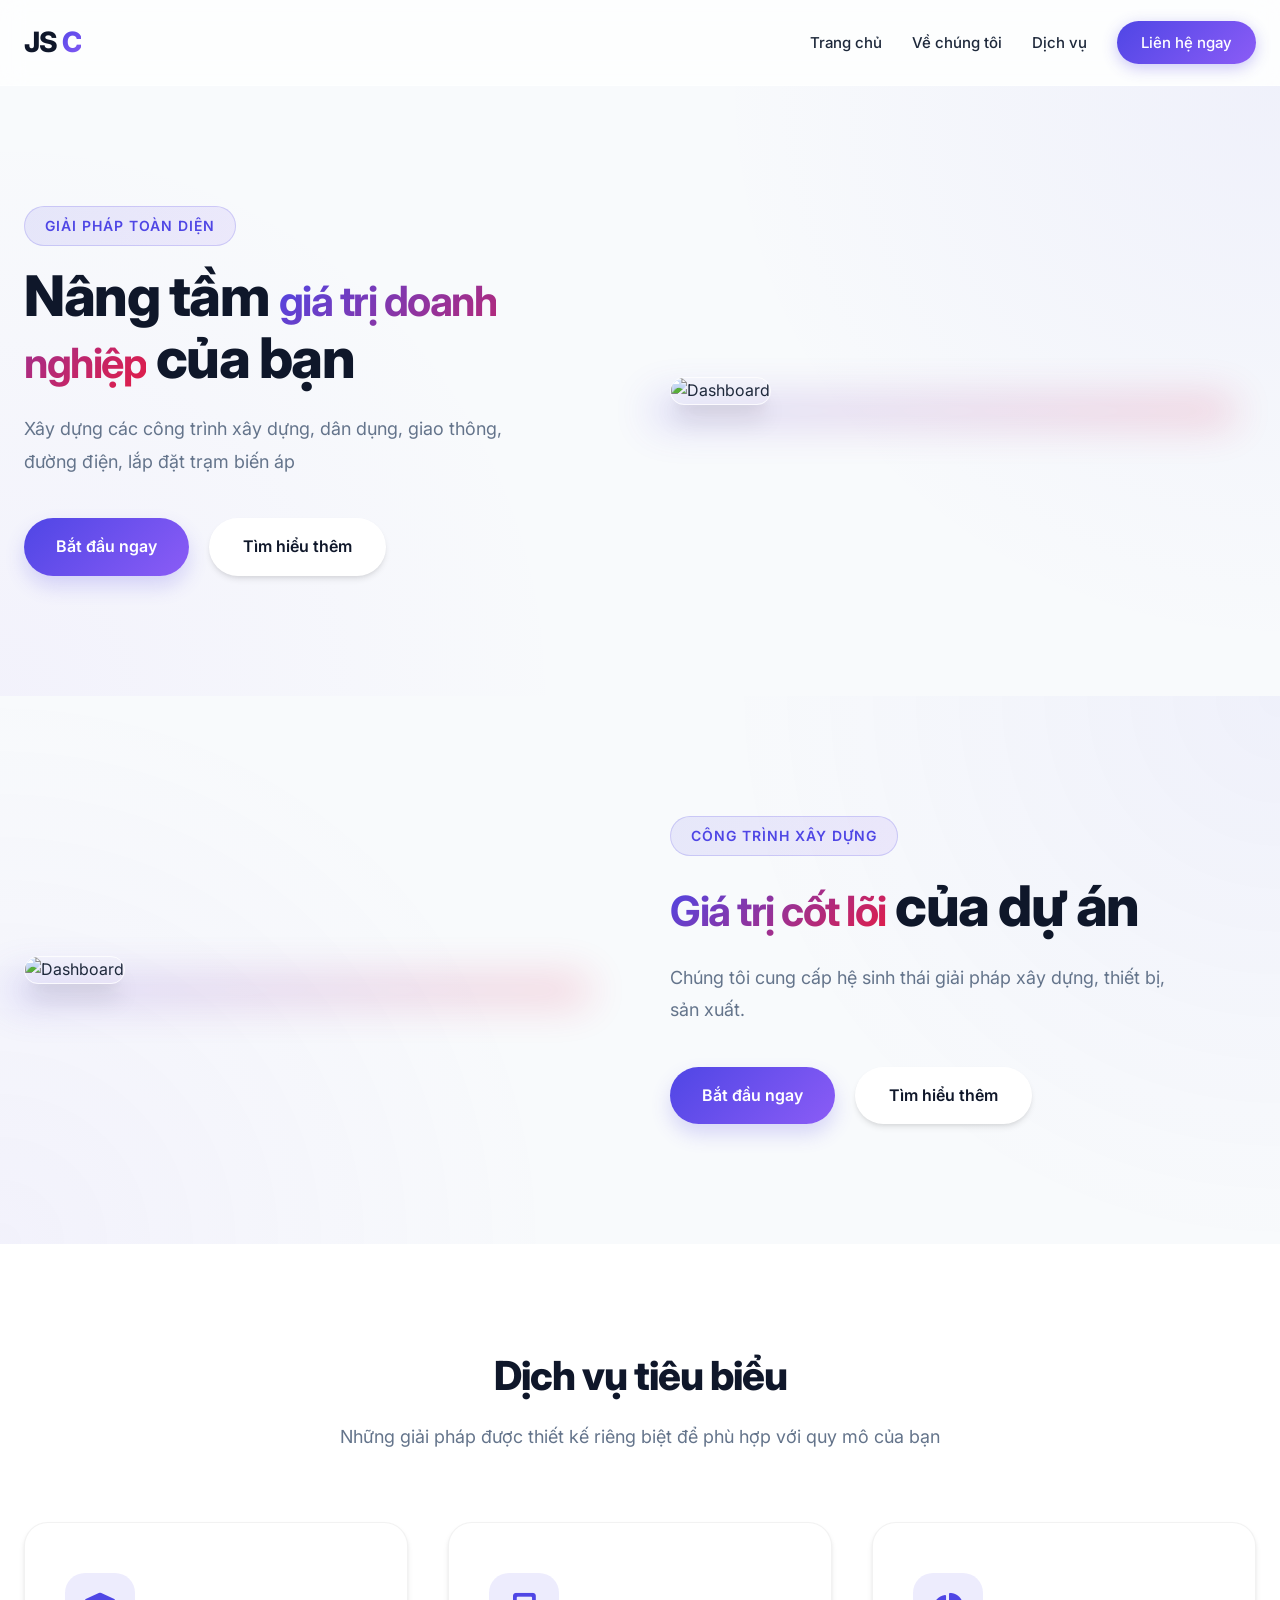
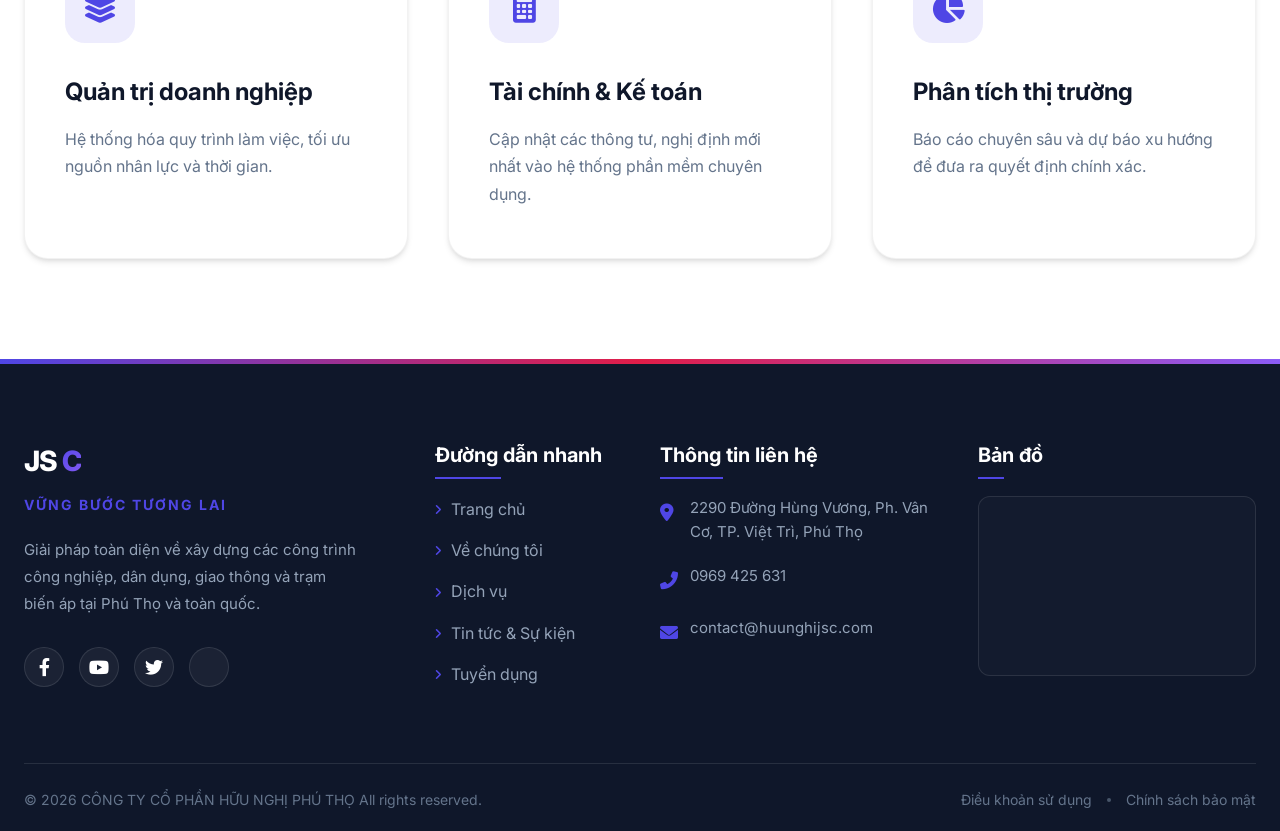
==== commit e9ad09bd: "Update index.html" ====
--- a/index.html
+++ b/index.html
@@ -139,7 +139,7 @@
       </div>
       
       <div class="footer-bottom">
-        <p>&copy; 2026 CÔNG TY CỔ PHẦN HỮU NGHỊ PHÚ THỌ. All rights reserved.</p>
+        <p>&copy; 2026 CÔNG TY CỔ PHẦN HỮU NGHỊ PHÚ THỌ All rights reserved.</p>
         <div class="footer-policy">
           <a href="#">Điều khoản sử dụng</a>
           <div class="separator"></div>
@@ -152,4 +152,4 @@
   <script src="script.js"></script>
 </body>
 
-</html>+</html>
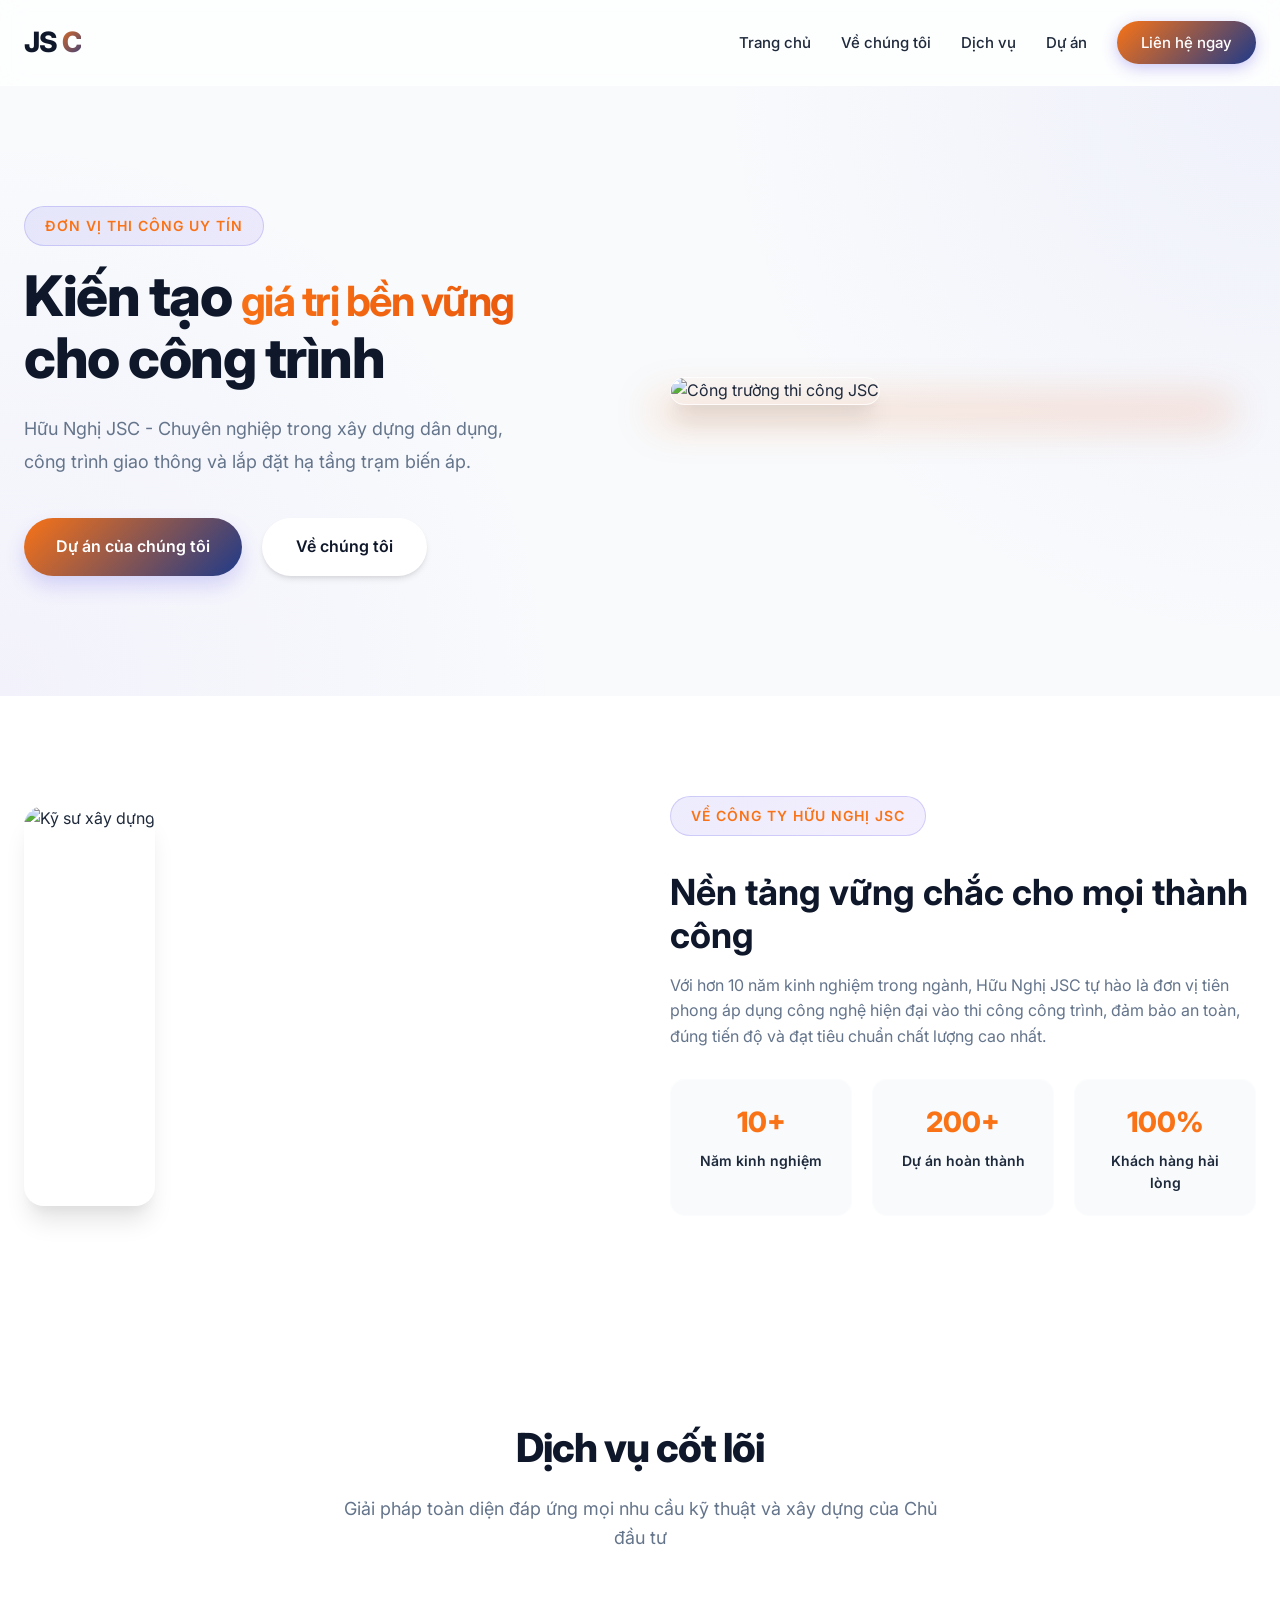
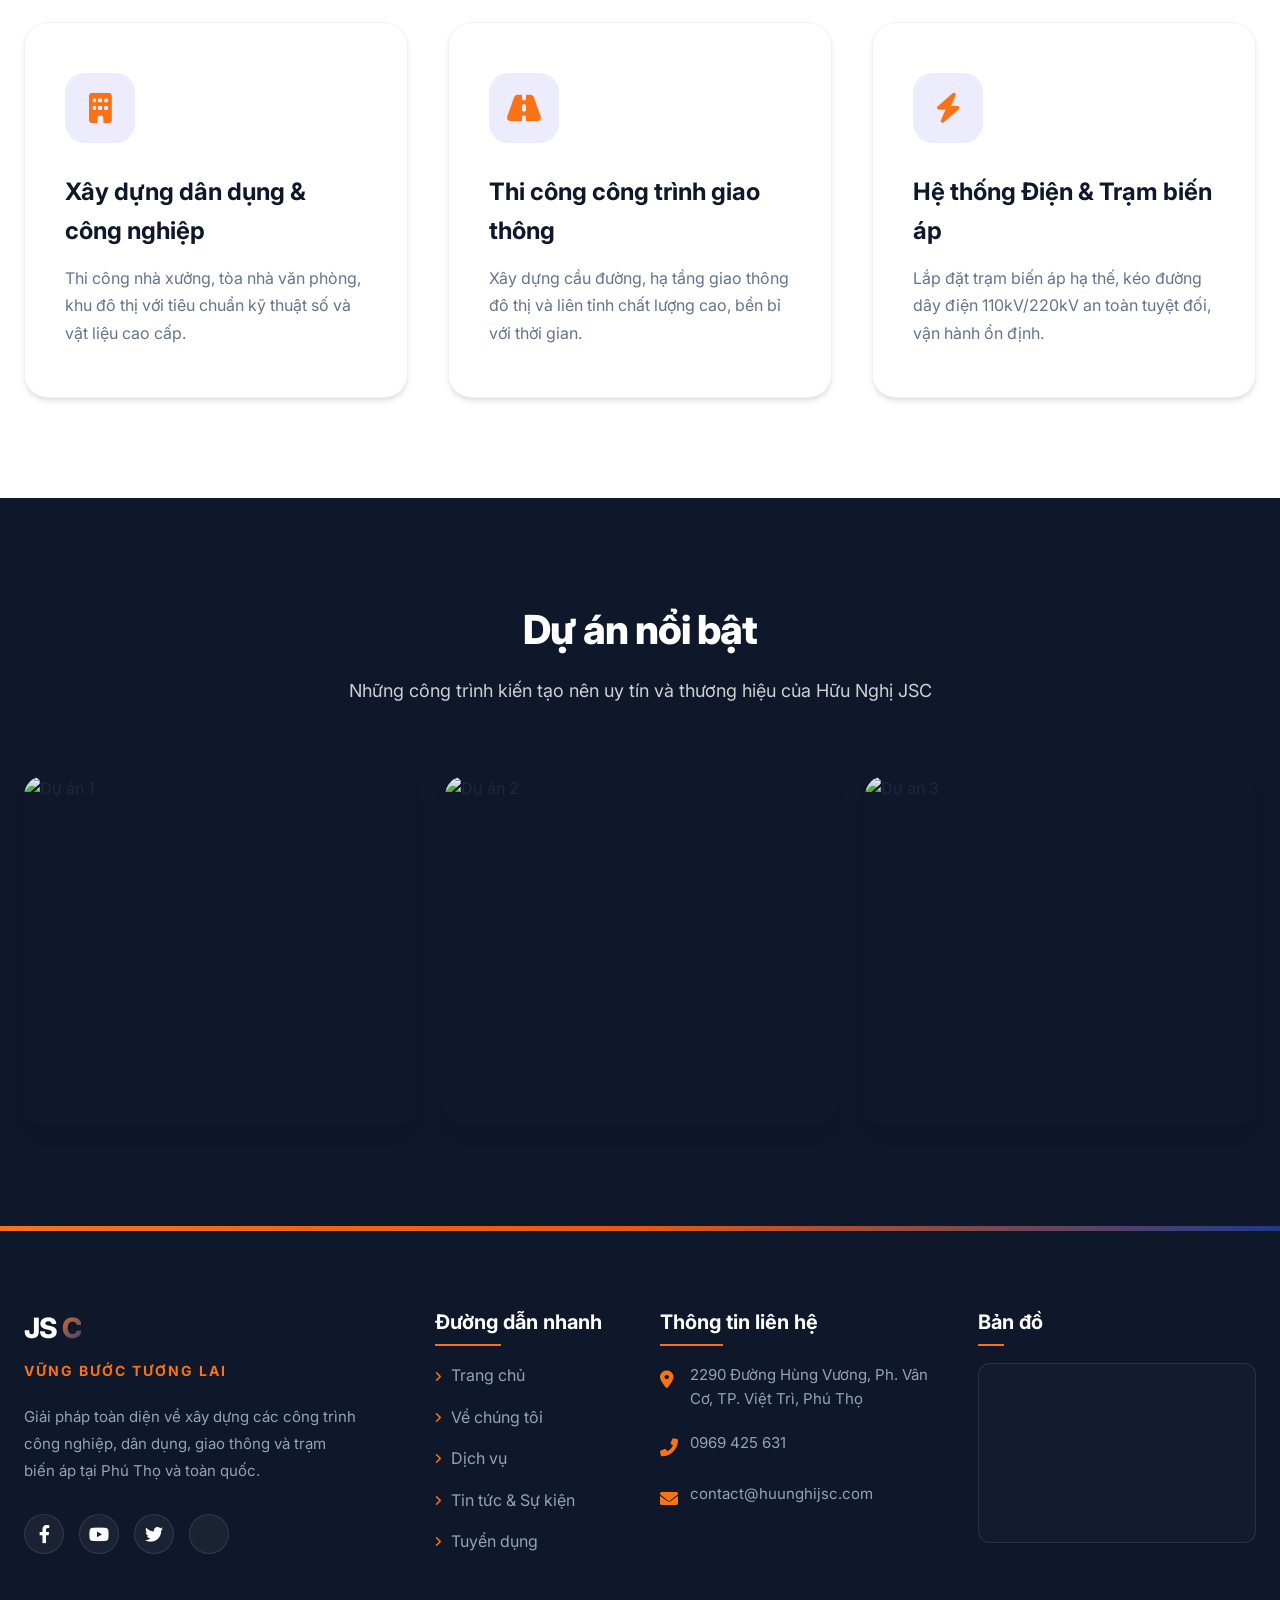
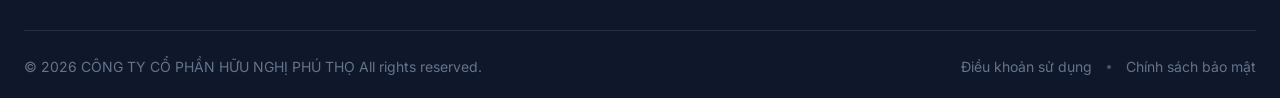
==== commit 3d468e3d: "feat(ui): Redesign to professional construction theme with AI generated assets" ====
--- a/index.html
+++ b/index.html
@@ -20,6 +20,7 @@
           <li><a href="#home">Trang chủ</a></li>
           <li><a href="#about">Về chúng tôi</a></li>
           <li><a href="#services">Dịch vụ</a></li>
+          <li><a href="#projects">Dự án</a></li>
           <li><a href="#contact" class="btn-nav">Liên hệ ngay</a></li>
         </ul>
       </nav>
@@ -29,33 +30,45 @@
   <section id="home" class="hero-section">
     <div class="container hero-wrapper">
       <div class="hero-content">
-        <span class="badge">Giải pháp toàn diện</span>
-        <h1>Nâng tầm <span>giá trị doanh nghiệp</span> của bạn</h1>
-        <p>Xây dựng các công trình xây dựng, dân dụng, giao thông, đường điện, lắp đặt trạm biến áp</p>
+        <span class="badge">Đơn vị thi công uy tín</span>
+        <h1>Kiến tạo <span>giá trị bền vững</span> cho công trình</h1>
+        <p>Hữu Nghị JSC - Chuyên nghiệp trong xây dựng dân dụng, công trình giao thông và lắp đặt hạ tầng trạm biến áp.
+        </p>
         <div class="hero-btns">
-          <a href="#services" class="btn btn-primary">Bắt đầu ngay</a>
-          <a href="#about" class="btn btn-outline">Tìm hiểu thêm</a>
+          <a href="#projects" class="btn btn-primary">Dự án của chúng tôi</a>
+          <a href="#about" class="btn btn-outline">Về chúng tôi</a>
         </div>
       </div>
       <div class="hero-image">
-        <img src="https://images.pexels.com/photos/12354092/pexels-photo-12354092.jpeg" alt="Dashboard">
-      </div>
-    </div>
-  </section>
-
-  <section id="home" class="hero-sectionn">
-    <div class="container hero-wrapper">
-      <div class="hero-content">
-        <span class="badge">Công trình xây dựng</span>
-        <h1><span>Giá trị cốt lõi</span> của dự án</h1>
-        <p>Chúng tôi cung cấp hệ sinh thái giải pháp xây dựng, thiết bị, sản xuất.</p>
-        <div class="hero-btns">
-          <a href="#services" class="btn btn-primary">Bắt đầu ngay</a>
-          <a href="#about" class="btn btn-outline">Tìm hiểu thêm</a>
-        </div>
-      </div>
-      <div class="hero-imagee">
-        <img src="https://images.pexels.com/photos/32258455/pexels-photo-32258455.jpeg" alt="Dashboard">
+        <img src="images/hero.png" alt="Công trường thi công JSC">
+      </div>
+    </div>
+  </section>
+
+  <section id="about" class="about-section">
+    <div class="container about-wrapper">
+      <div class="about-image">
+        <img src="images/about.png" alt="Kỹ sư xây dựng">
+      </div>
+      <div class="about-content">
+        <span class="badge">Về Công Ty Hữu Nghị JSC</span>
+        <h2>Nền tảng vững chắc cho mọi thành công</h2>
+        <p>Với hơn 10 năm kinh nghiệm trong ngành, Hữu Nghị JSC tự hào là đơn vị tiên phong áp dụng công nghệ hiện đại
+          vào thi công công trình, đảm bảo an toàn, đúng tiến độ và đạt tiêu chuẩn chất lượng cao nhất.</p>
+        <div class="stats-grid">
+          <div class="stat-item">
+            <h3>10+</h3>
+            <p>Năm kinh nghiệm</p>
+          </div>
+          <div class="stat-item">
+            <h3>200+</h3>
+            <p>Dự án hoàn thành</p>
+          </div>
+          <div class="stat-item">
+            <h3>100%</h3>
+            <p>Khách hàng hài lòng</p>
+          </div>
+        </div>
       </div>
     </div>
   </section>
@@ -63,24 +76,56 @@
   <section id="services" class="services-section">
     <div class="container">
       <div class="section-header">
-        <h2>Dịch vụ tiêu biểu</h2>
-        <p>Những giải pháp được thiết kế riêng biệt để phù hợp với quy mô của bạn</p>
+        <h2>Dịch vụ cốt lõi</h2>
+        <p>Giải pháp toàn diện đáp ứng mọi nhu cầu kỹ thuật và xây dựng của Chủ đầu tư</p>
       </div>
       <div class="services-grid">
         <div class="service-card">
-          <div class="icon-box"><i class="fas fa-layer-group"></i></div>
-          <h3>Quản trị doanh nghiệp</h3>
-          <p>Hệ thống hóa quy trình làm việc, tối ưu nguồn nhân lực và thời gian.</p>
+          <div class="icon-box"><i class="fas fa-building"></i></div>
+          <h3>Xây dựng dân dụng & công nghiệp</h3>
+          <p>Thi công nhà xưởng, tòa nhà văn phòng, khu đô thị với tiêu chuẩn kỹ thuật số và vật liệu cao cấp.</p>
         </div>
         <div class="service-card">
-          <div class="icon-box"><i class="fas fa-calculator"></i></div>
-          <h3>Tài chính & Kế toán</h3>
-          <p>Cập nhật các thông tư, nghị định mới nhất vào hệ thống phần mềm chuyên dụng.</p>
+          <div class="icon-box"><i class="fas fa-road"></i></div>
+          <h3>Thi công công trình giao thông</h3>
+          <p>Xây dựng cầu đường, hạ tầng giao thông đô thị và liên tỉnh chất lượng cao, bền bỉ với thời gian.</p>
         </div>
         <div class="service-card">
-          <div class="icon-box"><i class="fas fa-chart-pie"></i></div>
-          <h3>Phân tích thị trường</h3>
-          <p>Báo cáo chuyên sâu và dự báo xu hướng để đưa ra quyết định chính xác.</p>
+          <div class="icon-box"><i class="fas fa-bolt"></i></div>
+          <h3>Hệ thống Điện & Trạm biến áp</h3>
+          <p>Lắp đặt trạm biến áp hạ thế, kéo đường dây điện 110kV/220kV an toàn tuyệt đối, vận hành ổn định.</p>
+        </div>
+      </div>
+    </div>
+  </section>
+
+  <section id="projects" class="projects-section">
+    <div class="container">
+      <div class="section-header">
+        <h2>Dự án nổi bật</h2>
+        <p>Những công trình kiến tạo nên uy tín và thương hiệu của Hữu Nghị JSC</p>
+      </div>
+      <div class="projects-grid">
+        <div class="project-card">
+          <img src="images/project.png" alt="Dự án 1">
+          <div class="project-overlay">
+            <h3>Tòa nhà Văn phòng Hữu Nghị</h3>
+            <p>Hạng mục: Xây dựng dân dụng</p>
+          </div>
+        </div>
+        <div class="project-card">
+          <img src="images/hero.png" alt="Dự án 2">
+          <div class="project-overlay">
+            <h3>Khu phức hợp hạ tầng đô thị</h3>
+            <p>Hạng mục: Thi công giao thông</p>
+          </div>
+        </div>
+        <div class="project-card">
+          <img src="images/about.png" alt="Dự án 3">
+          <div class="project-overlay">
+            <h3>Trạm biến áp khu đô thị mới</h3>
+            <p>Hạng mục: Lắp đặt đường điện</p>
+          </div>
         </div>
       </div>
     </div>
@@ -92,7 +137,8 @@
         <div class="footer-company">
           <div class="logo">JS<span>C</span></div>
           <p class="slogan">VỮNG BƯỚC TƯƠNG LAI</p>
-          <p class="company-desc">Giải pháp toàn diện về xây dựng các công trình công nghiệp, dân dụng, giao thông và trạm biến áp tại Phú Thọ và toàn quốc.</p>
+          <p class="company-desc">Giải pháp toàn diện về xây dựng các công trình công nghiệp, dân dụng, giao thông và
+            trạm biến áp tại Phú Thọ và toàn quốc.</p>
           <div class="social-links">
             <a href="#"><i class="fab fa-facebook-f"></i></a>
             <a href="#"><i class="fab fa-youtube"></i></a>
@@ -133,11 +179,14 @@
         <div class="footer-map-container">
           <h3>Bản đồ</h3>
           <div class="map-wrapper">
-             <iframe src="https://www.google.com/maps/embed?pb=!1m18!1m12!1m3!1d118938.80496152932!2d105.289139!3d21.321855!2m3!1f0!2f0!3f0!3m2!1i1024!2i768!4f13.1!3m3!1m2!1s0x313492576ddfd4c1%3A0xc0fb18aebaf2ad14!2zVmnhu4d0IFRyw6wsIFBow7ogVGjhu40sIFZpZXRuYW0!5e0!3m2!1sen!2s!4v1715011234567!5m2!1sen!2s" width="100%" height="100%" style="border:0;" allowfullscreen="" loading="lazy" referrerpolicy="no-referrer-when-downgrade"></iframe>
-          </div>
-        </div>
-      </div>
-      
+            <iframe
+              src="https://www.google.com/maps/embed?pb=!1m18!1m12!1m3!1d118938.80496152932!2d105.289139!3d21.321855!2m3!1f0!2f0!3f0!3m2!1i1024!2i768!4f13.1!3m3!1m2!1s0x313492576ddfd4c1%3A0xc0fb18aebaf2ad14!2zVmnhu4d0IFRyw6wsIFBow7ogVGjhu40sIFZpZXRuYW0!5e0!3m2!1sen!2s!4v1715011234567!5m2!1sen!2s"
+              width="100%" height="100%" style="border:0;" allowfullscreen="" loading="lazy"
+              referrerpolicy="no-referrer-when-downgrade"></iframe>
+          </div>
+        </div>
+      </div>
+
       <div class="footer-bottom">
         <p>&copy; 2026 CÔNG TY CỔ PHẦN HỮU NGHỊ PHÚ THỌ All rights reserved.</p>
         <div class="footer-policy">
--- a/style.css
+++ b/style.css
@@ -1,7 +1,7 @@
 :root {
-  --primary-color: #4f46e5;
-  --secondary-color: #e11d48;
-  --accent-color: #8b5cf6;
+  --primary-color: #f97316;
+  --secondary-color: #ea580c;
+  --accent-color: #1e3a8a;
   --dark-bg: #0f172a;
   --light-bg: #f8fafc;
   --text-main: #1e293b;
@@ -32,6 +32,160 @@
   max-width: 1280px;
   margin: 0 auto;
   padding: 0 24px;
+}
+
+/* About Section */
+.about-section {
+  padding: 100px 0;
+  background: var(--white);
+}
+
+.about-wrapper {
+  display: grid;
+  grid-template-columns: 1fr 1fr;
+  gap: 60px;
+  align-items: center;
+}
+
+.about-image img {
+  width: 100%;
+  border-radius: 20px;
+  box-shadow: var(--shadow-lg);
+  object-fit: cover;
+  min-height: 400px;
+}
+
+.about-content h2 {
+  font-size: 36px;
+  color: var(--dark-bg);
+  margin: 15px 0;
+  line-height: 1.2;
+}
+
+.about-content p {
+  color: var(--text-light);
+  font-size: 16px;
+  margin-bottom: 30px;
+}
+
+.stats-grid {
+  display: grid;
+  grid-template-columns: repeat(3, 1fr);
+  gap: 20px;
+}
+
+.stat-item {
+  background: var(--light-bg);
+  padding: 20px;
+  border-radius: 15px;
+  text-align: center;
+  border: 1px solid var(--glass-border);
+  transition: transform 0.3s ease;
+}
+
+.stat-item:hover {
+  transform: translateY(-5px);
+  border-color: var(--primary-color);
+}
+
+.stat-item h3 {
+  font-size: 28px;
+  color: var(--primary-color);
+  margin-bottom: 5px;
+  font-weight: 800;
+}
+
+.stat-item p {
+  font-size: 14px;
+  margin: 0;
+  color: var(--text-main);
+  font-weight: 600;
+}
+
+/* Projects Section */
+.projects-section {
+  padding: 100px 0;
+  background: var(--dark-bg);
+}
+
+.projects-section .section-header h2,
+.projects-section .section-header p {
+  color: var(--white);
+}
+
+.projects-section .section-header p {
+  opacity: 0.8;
+}
+
+.projects-grid {
+  display: grid;
+  grid-template-columns: repeat(3, 1fr);
+  gap: 30px;
+  margin-top: 50px;
+}
+
+.project-card {
+  position: relative;
+  border-radius: 20px;
+  overflow: hidden;
+  box-shadow: var(--shadow-md);
+  cursor: pointer;
+  height: 350px;
+}
+
+.project-card img {
+  width: 100%;
+  height: 100%;
+  object-fit: cover;
+  transition: transform 0.5s ease;
+}
+
+.project-overlay {
+  position: absolute;
+  bottom: -100%;
+  left: 0;
+  width: 100%;
+  padding: 30px 20px;
+  background: linear-gradient(to top, rgba(15, 23, 42, 0.95), transparent);
+  transition: bottom 0.4s ease;
+  color: var(--white);
+}
+
+.project-overlay h3 {
+  font-size: 20px;
+  margin-bottom: 5px;
+}
+
+.project-overlay p {
+  font-size: 14px;
+  color: var(--primary-color);
+  font-weight: 600;
+}
+
+.project-card:hover img {
+  transform: scale(1.05);
+}
+
+.project-card:hover .project-overlay {
+  bottom: 0;
+}
+
+@media (max-width: 991px) {
+
+  .about-wrapper,
+  .projects-grid {
+    grid-template-columns: 1fr;
+  }
+
+  .projects-grid {
+    grid-template-columns: repeat(2, 1fr);
+  }
+}
+
+@media (max-width: 768px) {
+  .projects-grid {
+    grid-template-columns: 1fr;
+  }
 }
 
 /* Header - Modern Glassmorphism */
@@ -604,9 +758,11 @@
     grid-template-columns: 1fr;
     gap: 40px;
   }
+
   .footer-company .logo {
     justify-content: flex-start;
   }
+
   .footer-bottom {
     flex-direction: column;
     text-align: center;
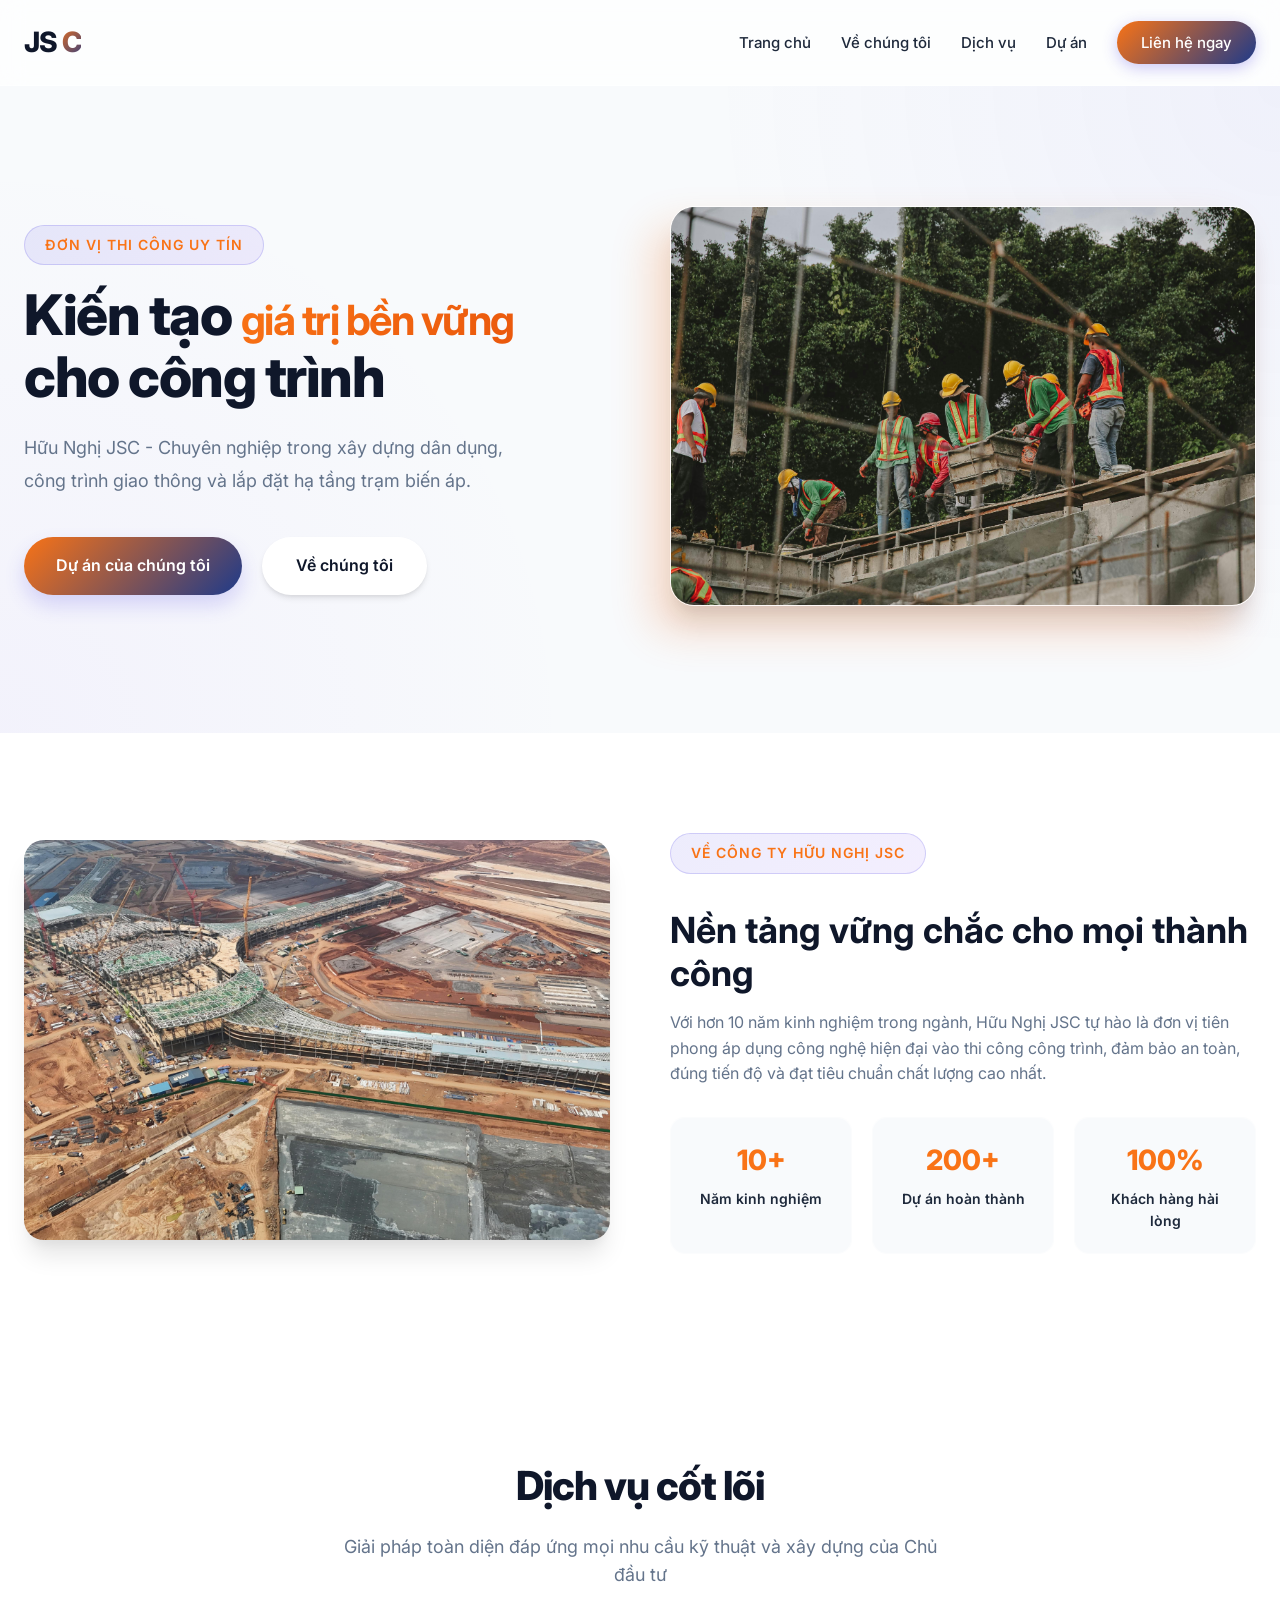
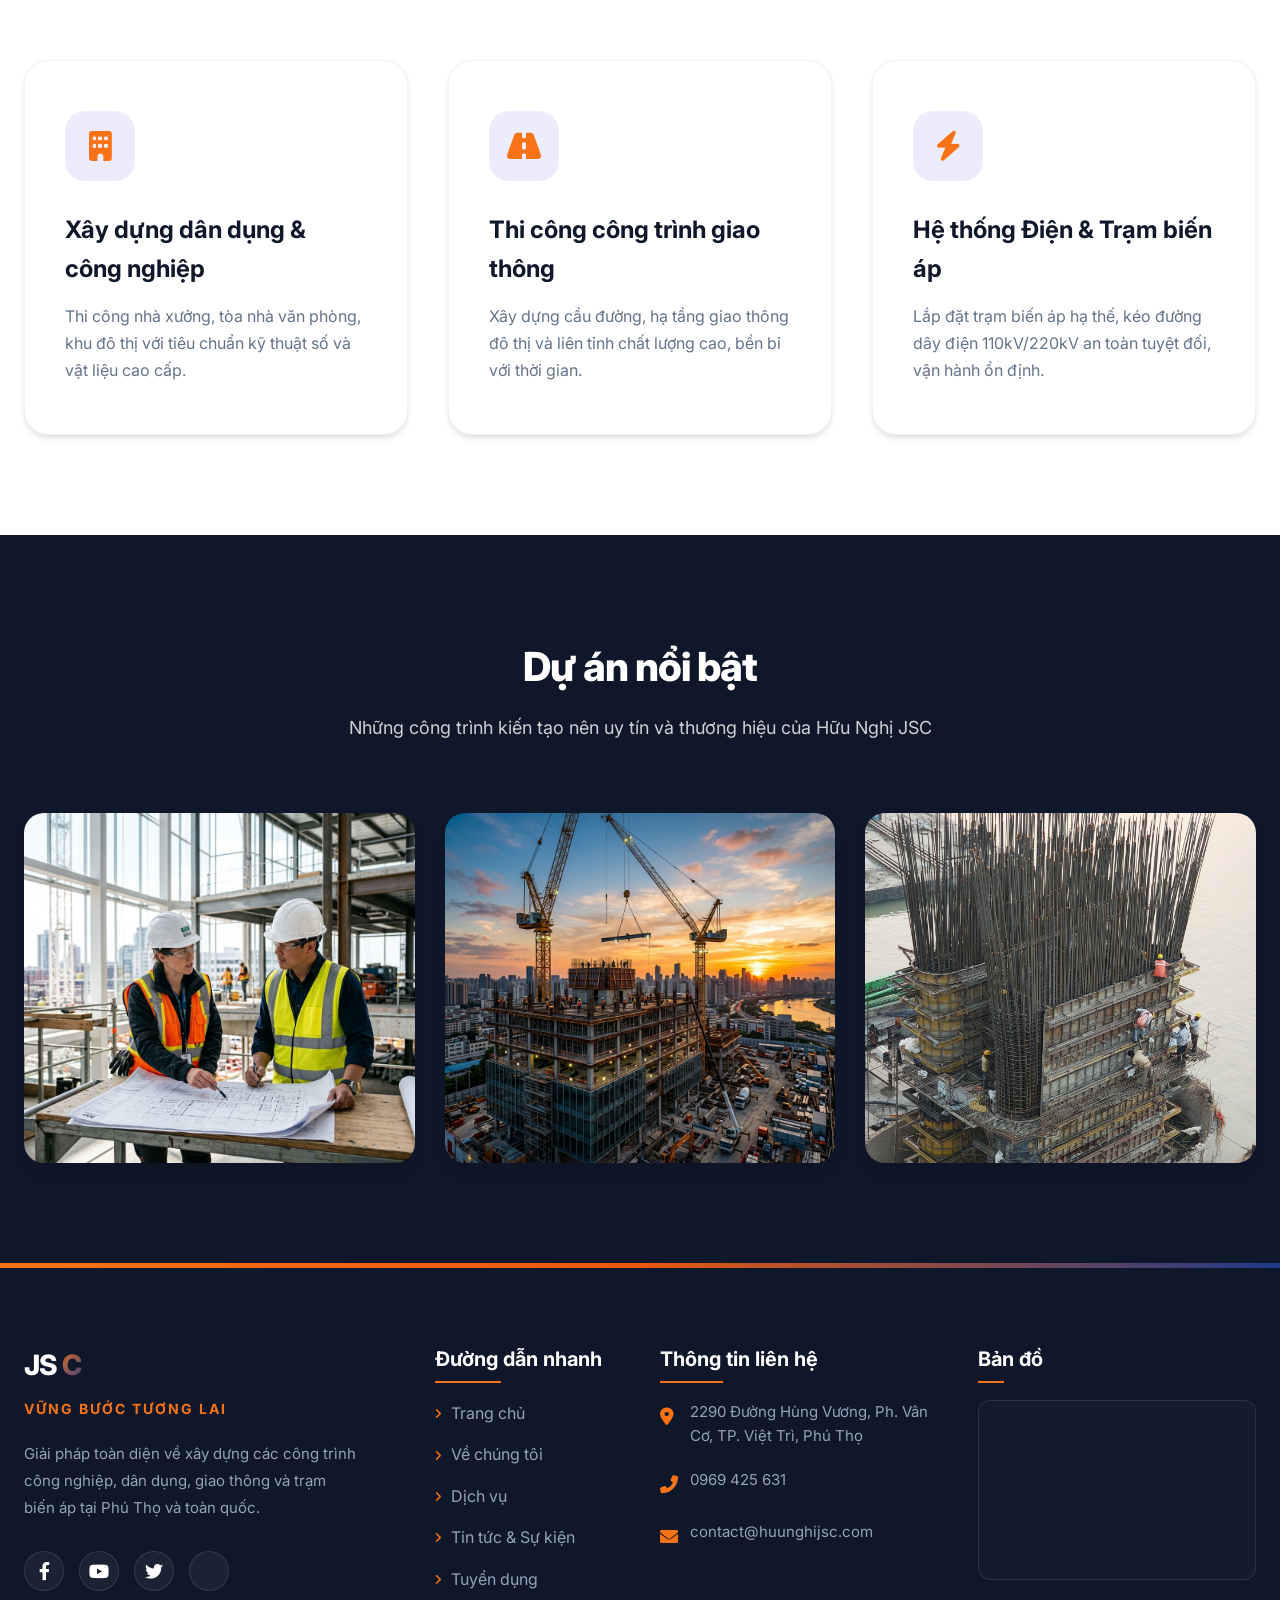
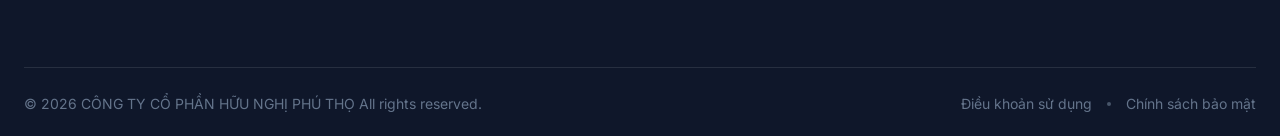
==== commit 58eff564: "update anh moi" ====
--- a/index.html
+++ b/index.html
@@ -40,7 +40,7 @@
         </div>
       </div>
       <div class="hero-image">
-        <img src="images/hero.png" alt="Công trường thi công JSC">
+        <img src="images/4.jpg" alt="Công trường thi công JSC">
       </div>
     </div>
   </section>
@@ -48,7 +48,7 @@
   <section id="about" class="about-section">
     <div class="container about-wrapper">
       <div class="about-image">
-        <img src="images/about.png" alt="Kỹ sư xây dựng">
+        <img src="images/5.jpg" alt="Kỹ sư xây dựng">
       </div>
       <div class="about-content">
         <span class="badge">Về Công Ty Hữu Nghị JSC</span>
@@ -107,21 +107,21 @@
       </div>
       <div class="projects-grid">
         <div class="project-card">
-          <img src="images/project.png" alt="Dự án 1">
+          <img src="images/1.png" alt="Dự án 1">
           <div class="project-overlay">
             <h3>Tòa nhà Văn phòng Hữu Nghị</h3>
             <p>Hạng mục: Xây dựng dân dụng</p>
           </div>
         </div>
         <div class="project-card">
-          <img src="images/hero.png" alt="Dự án 2">
+          <img src="images/2.png" alt="Dự án 2">
           <div class="project-overlay">
             <h3>Khu phức hợp hạ tầng đô thị</h3>
             <p>Hạng mục: Thi công giao thông</p>
           </div>
         </div>
         <div class="project-card">
-          <img src="images/about.png" alt="Dự án 3">
+          <img src="images/3.jpg" alt="Dự án 3">
           <div class="project-overlay">
             <h3>Trạm biến áp khu đô thị mới</h3>
             <p>Hạng mục: Lắp đặt đường điện</p>
@@ -201,4 +201,4 @@
   <script src="script.js"></script>
 </body>
 
-</html>
+</html>
